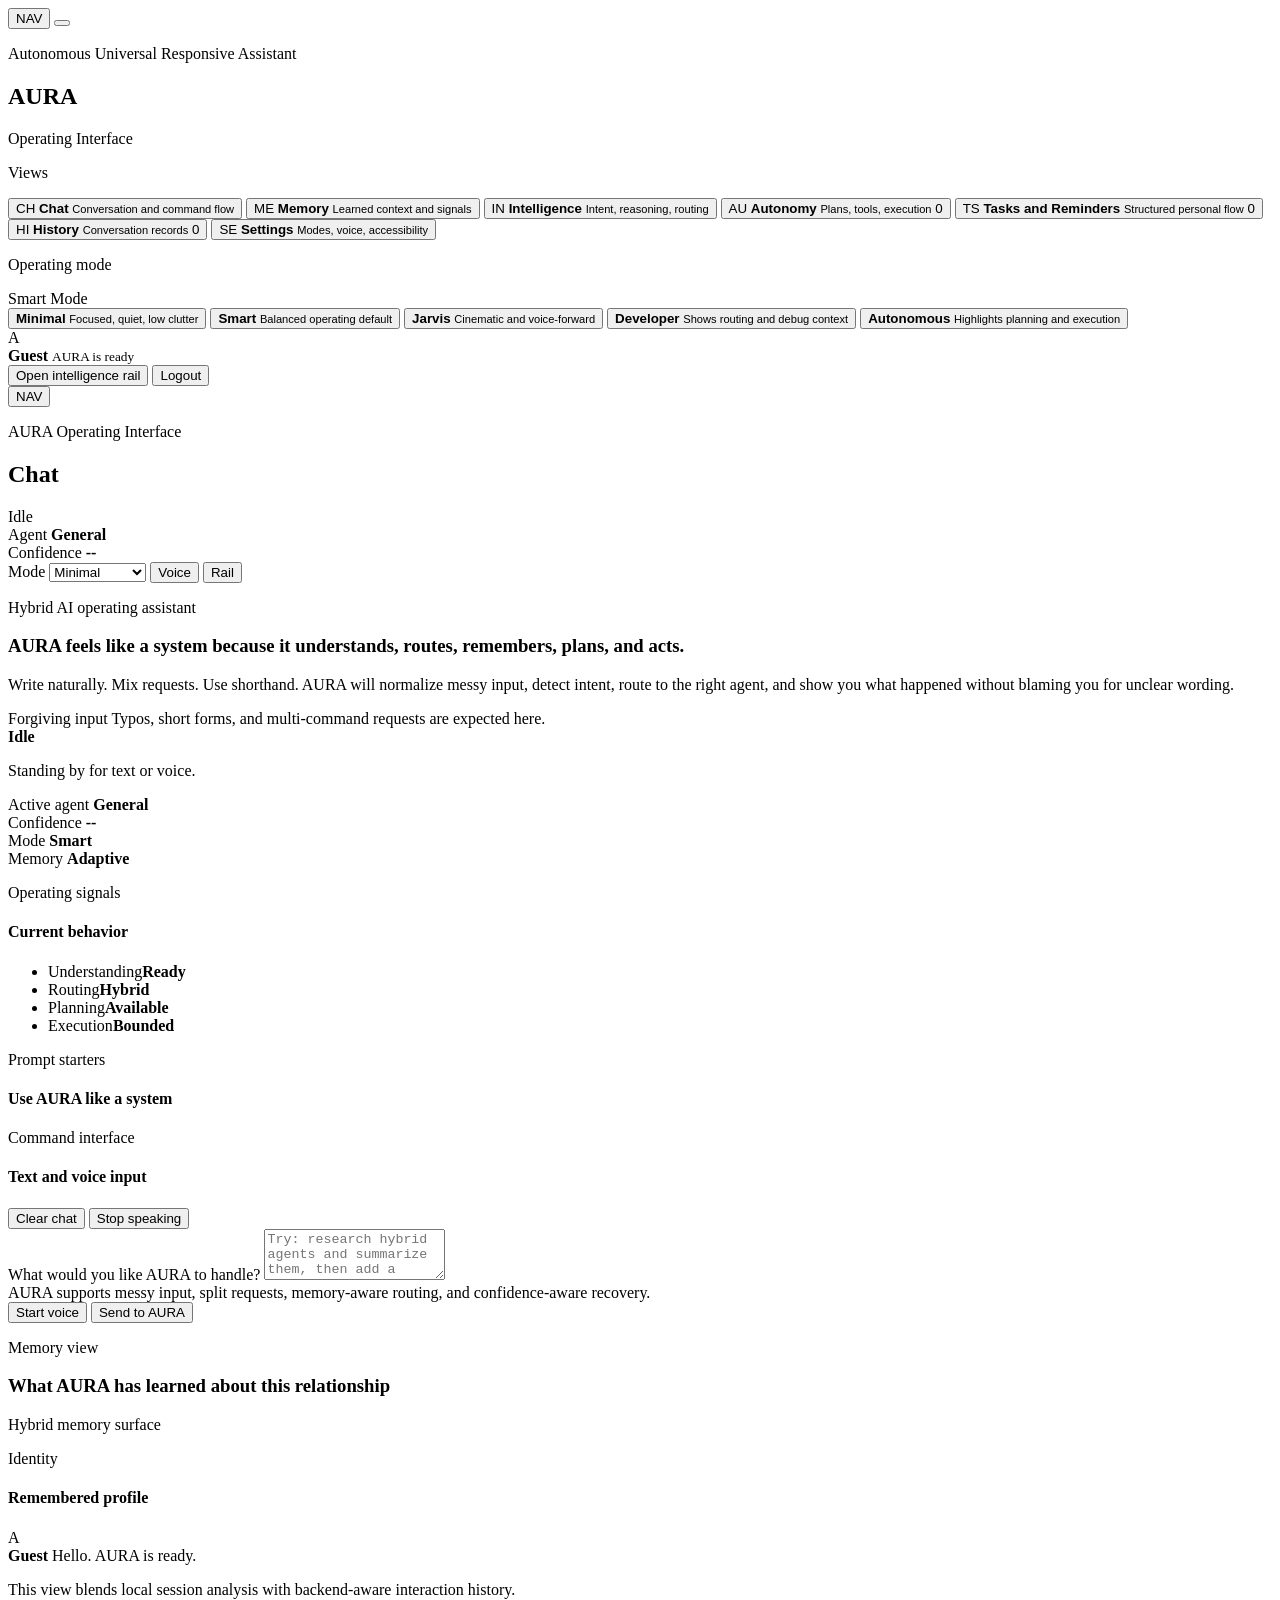
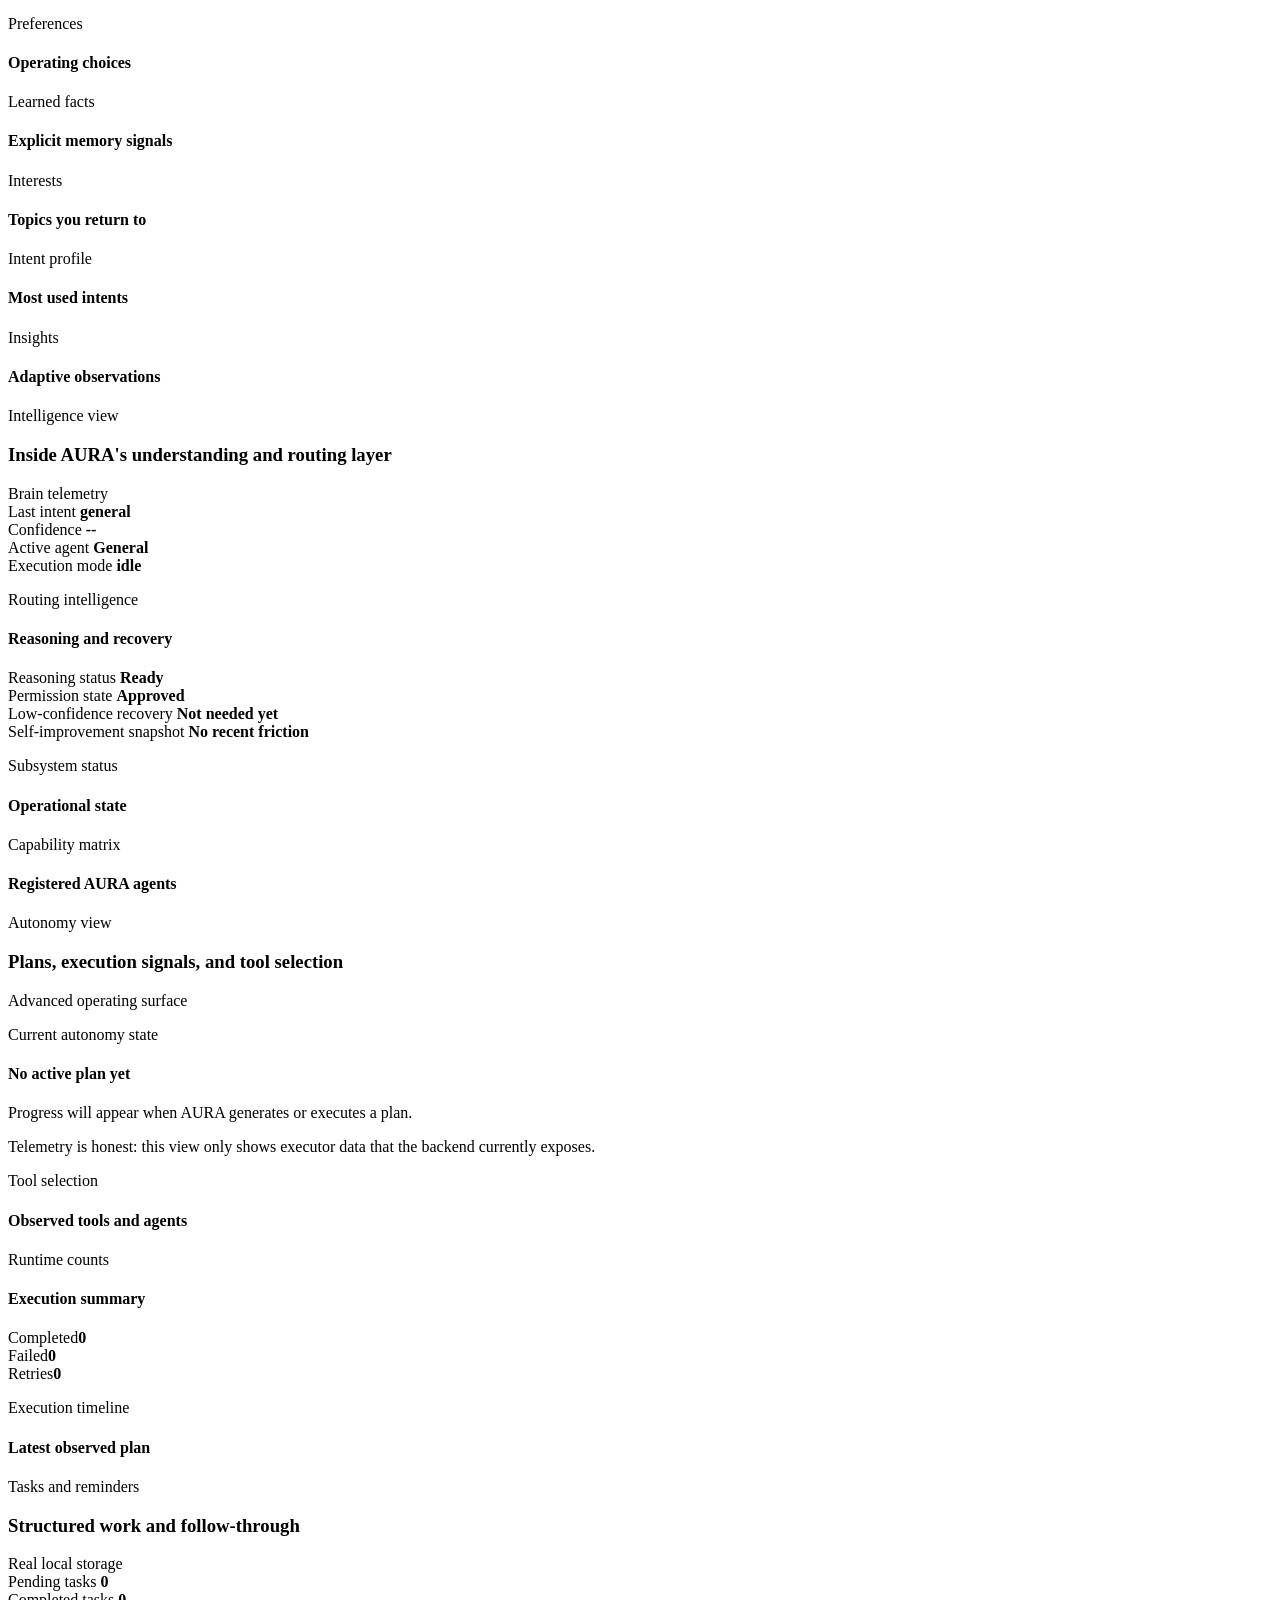
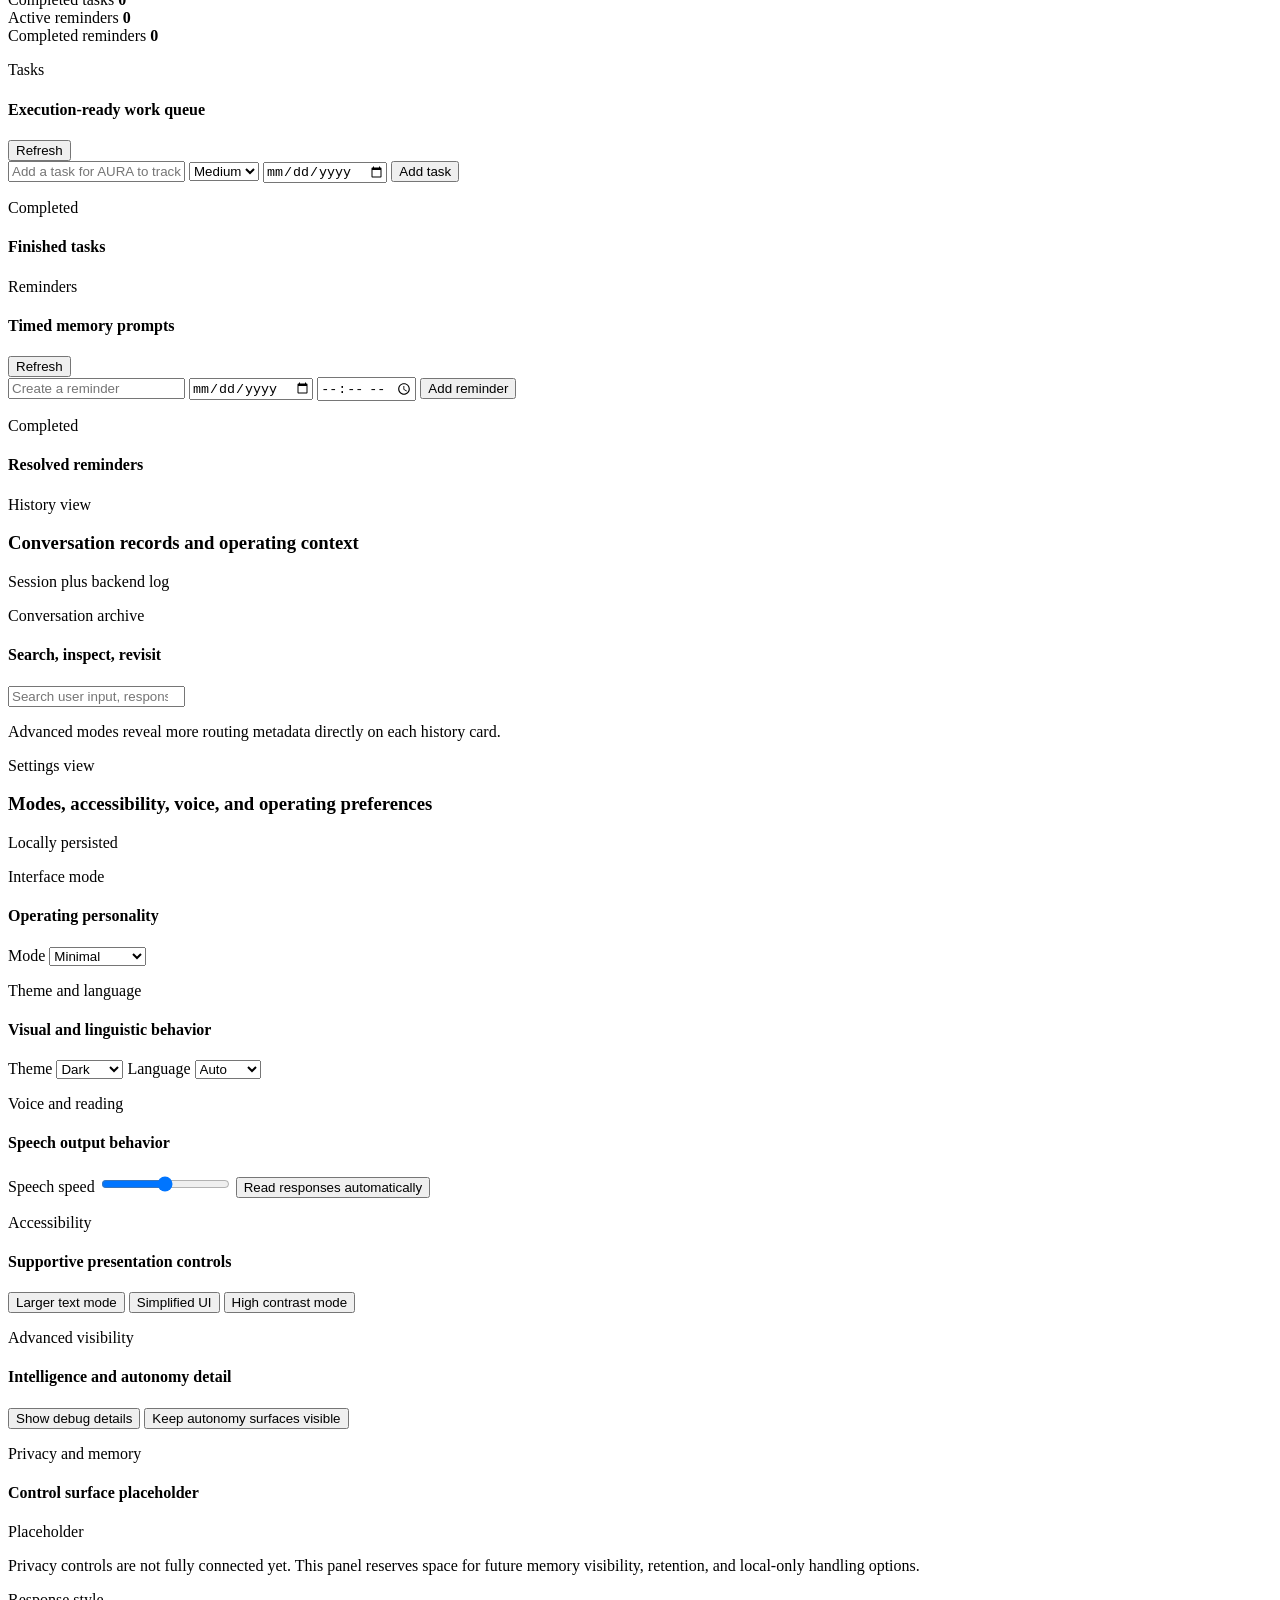
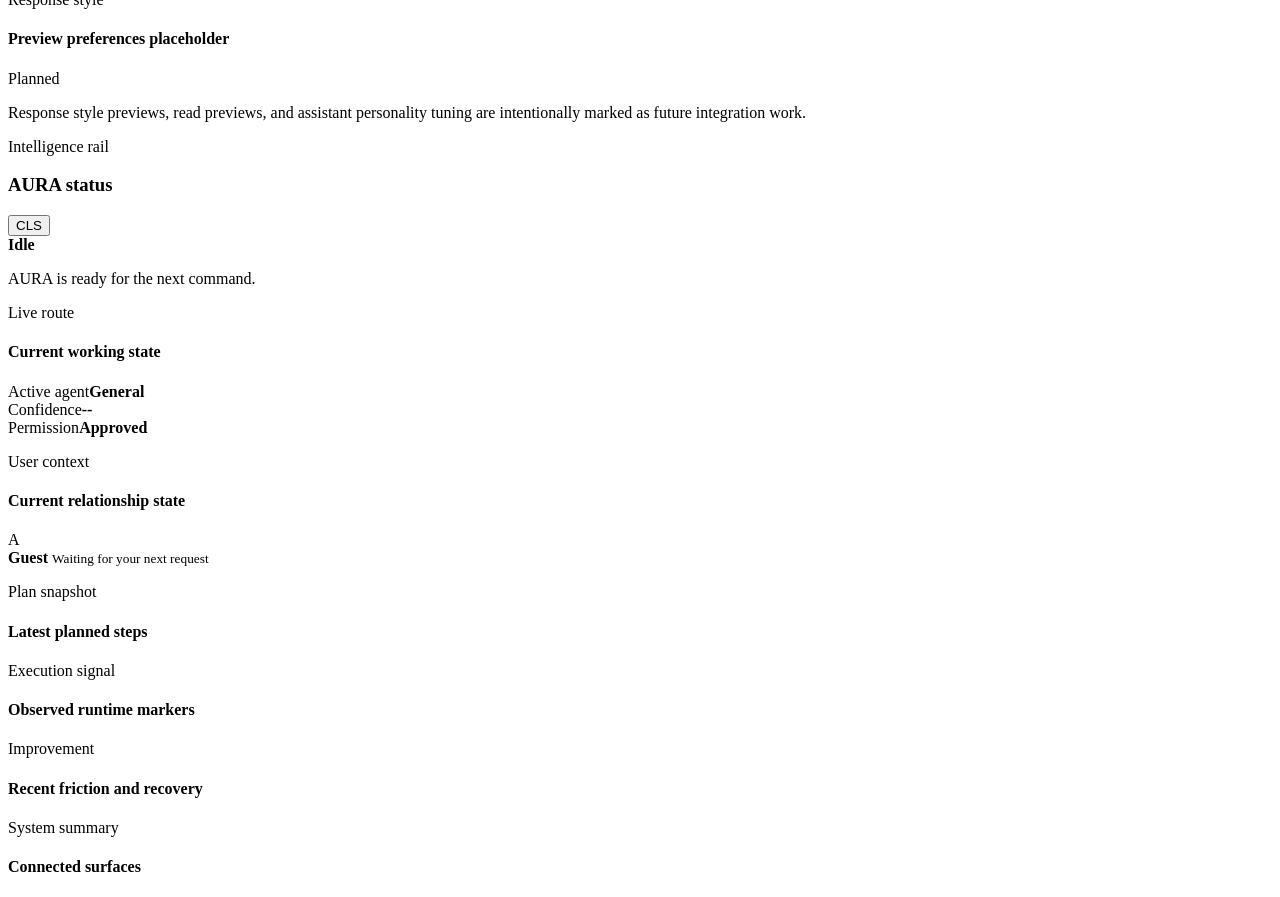
==== interface/web/aura.html @ 42d6a0f6 "Major update - agents improved, UI enhanced, bug fixes" ====
<!DOCTYPE html>
<html lang="en">
<head>
  <meta charset="UTF-8">
  <meta name="viewport" content="width=device-width, initial-scale=1.0">
  <title>AURA | Autonomous Operating Interface</title>
  <link rel="preconnect" href="https://fonts.googleapis.com">
  <link rel="preconnect" href="https://fonts.gstatic.com" crossorigin>
  <link href="https://fonts.googleapis.com/css2?family=Orbitron:wght@500;700;800&family=Space+Grotesk:wght@400;500;700&family=IBM+Plex+Mono:wght@400;500;600&display=swap" rel="stylesheet">
  <link rel="stylesheet" href="/static/styles.css">
</head>
<body data-mode="smart" data-theme="dark">
  <div class="app-background" aria-hidden="true">
    <div class="app-background__gradient"></div>
    <div class="app-background__grid"></div>
    <div class="app-background__vignette"></div>
  </div>

  <div class="app-overlay" id="appOverlay" hidden></div>

  <div class="app-shell">
    <aside class="sidebar" id="sidebar" aria-label="Primary navigation">
      <div class="sidebar__brand">
        <button class="sidebar__collapse" id="sidebarCollapse" type="button" aria-label="Collapse navigation">NAV</button>
        <button class="brand-mark" id="brandHome" type="button" aria-label="Return to chat view">
          <span class="brand-mark__ring brand-mark__ring--outer"></span>
          <span class="brand-mark__ring brand-mark__ring--mid"></span>
          <span class="brand-mark__core"></span>
          <span class="brand-mark__shine"></span>
        </button>
        <div class="brand-copy">
          <p class="eyebrow">Autonomous Universal Responsive Assistant</p>
          <h1>AURA</h1>
          <p class="brand-copy__sub">Operating Interface</p>
        </div>
      </div>

      <section class="sidebar__section">
        <p class="section-label">Views</p>
        <nav class="nav-list">
          <button class="nav-item is-active" type="button" data-view-target="chat">
            <span class="nav-item__icon">CH</span>
            <span class="nav-item__copy">
              <strong>Chat</strong>
              <small>Conversation and command flow</small>
            </span>
          </button>
          <button class="nav-item" type="button" data-view-target="memory">
            <span class="nav-item__icon">ME</span>
            <span class="nav-item__copy">
              <strong>Memory</strong>
              <small>Learned context and signals</small>
            </span>
          </button>
          <button class="nav-item" type="button" data-view-target="intelligence">
            <span class="nav-item__icon">IN</span>
            <span class="nav-item__copy">
              <strong>Intelligence</strong>
              <small>Intent, reasoning, routing</small>
            </span>
          </button>
          <button class="nav-item" type="button" data-view-target="autonomy">
            <span class="nav-item__icon">AU</span>
            <span class="nav-item__copy">
              <strong>Autonomy</strong>
              <small>Plans, tools, execution</small>
            </span>
            <span class="nav-item__badge" id="navAutonomyCount">0</span>
          </button>
          <button class="nav-item" type="button" data-view-target="tasks">
            <span class="nav-item__icon">TS</span>
            <span class="nav-item__copy">
              <strong>Tasks and Reminders</strong>
              <small>Structured personal flow</small>
            </span>
            <span class="nav-item__badge" id="navTaskCount">0</span>
          </button>
          <button class="nav-item" type="button" data-view-target="history">
            <span class="nav-item__icon">HI</span>
            <span class="nav-item__copy">
              <strong>History</strong>
              <small>Conversation records</small>
            </span>
            <span class="nav-item__badge" id="navHistoryCount">0</span>
          </button>
          <button class="nav-item" type="button" data-view-target="settings">
            <span class="nav-item__icon">SE</span>
            <span class="nav-item__copy">
              <strong>Settings</strong>
              <small>Modes, voice, accessibility</small>
            </span>
          </button>
        </nav>
      </section>

      <section class="sidebar__section">
        <div class="section-label-row">
          <p class="section-label">Operating mode</p>
          <span class="mode-pill" id="modePill">Smart Mode</span>
        </div>
        <div class="mode-stack" id="sidebarModes">
          <button class="mode-card" type="button" data-mode-choice="minimal">
            <strong>Minimal</strong>
            <small>Focused, quiet, low clutter</small>
          </button>
          <button class="mode-card is-selected" type="button" data-mode-choice="smart">
            <strong>Smart</strong>
            <small>Balanced operating default</small>
          </button>
          <button class="mode-card" type="button" data-mode-choice="jarvis">
            <strong>Jarvis</strong>
            <small>Cinematic and voice-forward</small>
          </button>
          <button class="mode-card" type="button" data-mode-choice="developer">
            <strong>Developer</strong>
            <small>Shows routing and debug context</small>
          </button>
          <button class="mode-card" type="button" data-mode-choice="autonomous">
            <strong>Autonomous</strong>
            <small>Highlights planning and execution</small>
          </button>
        </div>
      </section>

      <div class="sidebar__footer">
        <div class="identity-card">
          <div class="identity-card__badge" id="identityInitial">A</div>
          <div class="identity-card__copy">
            <strong id="identityName">Guest</strong>
            <small id="identitySubtitle">AURA is ready</small>
          </div>
        </div>
        <div class="sidebar__footer-actions">
          <button class="ghost-button" type="button" id="sidebarRailButton">Open intelligence rail</button>
          <button class="ghost-button ghost-button--quiet" type="button" id="logoutButton">Logout</button>
        </div>
      </div>
    </aside>

    <div class="workspace">
      <header class="topbar">
        <div class="topbar__left">
          <button class="icon-button" id="mobileNavToggle" type="button" aria-label="Open navigation">NAV</button>
          <div class="topbar__title">
            <p class="eyebrow" id="currentViewLabel">AURA Operating Interface</p>
            <h2 id="currentViewTitle">Chat</h2>
          </div>
        </div>

        <div class="topbar__center">
          <div class="status-pulse" id="systemStateChip">
            <span class="status-pulse__dot" id="topbarStateDot"></span>
            <span id="topbarStateText">Idle</span>
          </div>
          <div class="metric-pill">
            <span>Agent</span>
            <strong id="topbarActiveAgent">General</strong>
          </div>
          <div class="metric-pill">
            <span>Confidence</span>
            <strong id="topbarConfidence">--</strong>
          </div>
        </div>

        <div class="topbar__right">
          <label class="select-shell">
            <span>Mode</span>
            <select id="modeSelect" aria-label="Choose interface mode">
              <option value="minimal">Minimal</option>
              <option value="smart">Smart</option>
              <option value="jarvis">Jarvis</option>
              <option value="developer">Developer</option>
              <option value="autonomous">Autonomous</option>
            </select>
          </label>
          <button class="ghost-button" type="button" id="voiceToggle">Voice</button>
          <button class="ghost-button" type="button" id="railToggle">Rail</button>
        </div>
      </header>

      <div class="workspace__body">
        <main class="stage">
          <section class="view-section is-active" data-view="chat">
            <div class="hero-grid">
              <article class="panel panel--hero">
                <div class="hero-copy">
                  <p class="eyebrow">Hybrid AI operating assistant</p>
                  <h3>AURA feels like a system because it understands, routes, remembers, plans, and acts.</h3>
                  <p class="hero-copy__body">
                    Write naturally. Mix requests. Use shorthand. AURA will normalize messy input,
                    detect intent, route to the right agent, and show you what happened without blaming you for unclear wording.
                  </p>
                  <div class="support-banner">
                    <span class="support-banner__title">Forgiving input</span>
                    <span class="support-banner__body">Typos, short forms, and multi-command requests are expected here.</span>
                  </div>
                  <div class="capability-ribbon" id="capabilityHighlights"></div>
                </div>

                <div class="hero-presence">
                  <div class="orb-hero" id="heroOrb" data-state="idle" aria-label="AURA orb state">
                    <span class="orb-hero__ring orb-hero__ring--a"></span>
                    <span class="orb-hero__ring orb-hero__ring--b"></span>
                    <span class="orb-hero__ring orb-hero__ring--c"></span>
                    <span class="orb-hero__core"></span>
                    <span class="orb-hero__glow"></span>
                  </div>
                  <div class="orb-state">
                    <strong id="heroStateText">Idle</strong>
                    <p id="heroStateHint">Standing by for text or voice.</p>
                  </div>
                  <div class="presence-metrics">
                    <div class="presence-metric">
                      <span>Active agent</span>
                      <strong id="presenceAgent">General</strong>
                    </div>
                    <div class="presence-metric">
                      <span>Confidence</span>
                      <strong id="presenceConfidence">--</strong>
                    </div>
                    <div class="presence-metric">
                      <span>Mode</span>
                      <strong id="presenceMode">Smart</strong>
                    </div>
                    <div class="presence-metric">
                      <span>Memory</span>
                      <strong id="presenceMemory">Adaptive</strong>
                    </div>
                  </div>
                </div>
              </article>

              <article class="panel panel--side hero-insight-card">
                <div class="panel__head">
                  <div>
                    <p class="eyebrow">Operating signals</p>
                    <h4>Current behavior</h4>
                  </div>
                </div>
                <ul class="signal-list" id="heroSignals">
                  <li><span class="signal-list__label">Understanding</span><strong>Ready</strong></li>
                  <li><span class="signal-list__label">Routing</span><strong>Hybrid</strong></li>
                  <li><span class="signal-list__label">Planning</span><strong>Available</strong></li>
                  <li><span class="signal-list__label">Execution</span><strong>Bounded</strong></li>
                </ul>
              </article>
            </div>

            <div class="chat-shell">
              <article class="panel chat-feed" id="chatFeed" aria-live="polite"></article>

              <article class="panel suggestion-panel">
                <div class="panel__head">
                  <div>
                    <p class="eyebrow">Prompt starters</p>
                    <h4>Use AURA like a system</h4>
                  </div>
                </div>
                <div class="suggestion-strip" id="suggestionStrip"></div>
              </article>

              <form class="panel composer" id="composerForm">
                <div class="composer__head">
                  <div>
                    <p class="eyebrow">Command interface</p>
                    <h4>Text and voice input</h4>
                  </div>
                  <div class="composer__tools">
                    <button class="ghost-button" type="button" id="clearChatButton">Clear chat</button>
                    <button class="ghost-button" type="button" id="stopSpeechButton">Stop speaking</button>
                  </div>
                </div>
                <label class="composer__label" for="composerInput">What would you like AURA to handle?</label>
                <textarea id="composerInput" rows="3" placeholder="Try: research hybrid agents and summarize them, then add a reminder to review the notes tomorrow."></textarea>
                <div class="composer__footer">
                  <div class="composer__hint" id="composerHint">AURA supports messy input, split requests, memory-aware routing, and confidence-aware recovery.</div>
                  <div class="composer__actions">
                    <button class="ghost-button" type="button" id="voiceButton">Start voice</button>
                    <button class="primary-button" type="submit" id="sendButton">Send to AURA</button>
                  </div>
                </div>
              </form>
            </div>
          </section>

          <section class="view-section" data-view="memory">
            <div class="section-header">
              <div>
                <p class="eyebrow">Memory view</p>
                <h3>What AURA has learned about this relationship</h3>
              </div>
              <span class="surface-badge">Hybrid memory surface</span>
            </div>

            <div class="view-grid view-grid--memory">
              <article class="panel">
                <div class="panel__head">
                  <div>
                    <p class="eyebrow">Identity</p>
                    <h4>Remembered profile</h4>
                  </div>
                </div>
                <div class="profile-spotlight">
                  <div class="profile-spotlight__badge" id="memoryInitial">A</div>
                  <div class="profile-spotlight__copy">
                    <strong id="memoryName">Guest</strong>
                    <span id="memoryGreetingPreview">Hello. AURA is ready.</span>
                  </div>
                </div>
                <p class="support-copy" id="memoryStatusNote">This view blends local session analysis with backend-aware interaction history.</p>
              </article>

              <article class="panel">
                <div class="panel__head">
                  <div>
                    <p class="eyebrow">Preferences</p>
                    <h4>Operating choices</h4>
                  </div>
                </div>
                <div class="chip-cloud" id="memoryPreferenceList"></div>
              </article>

              <article class="panel">
                <div class="panel__head">
                  <div>
                    <p class="eyebrow">Learned facts</p>
                    <h4>Explicit memory signals</h4>
                  </div>
                </div>
                <ul class="stack-list" id="memoryFactList"></ul>
              </article>

              <article class="panel">
                <div class="panel__head">
                  <div>
                    <p class="eyebrow">Interests</p>
                    <h4>Topics you return to</h4>
                  </div>
                </div>
                <div class="chip-cloud" id="memoryInterestList"></div>
              </article>

              <article class="panel">
                <div class="panel__head">
                  <div>
                    <p class="eyebrow">Intent profile</p>
                    <h4>Most used intents</h4>
                  </div>
                </div>
                <div class="bar-list" id="memoryTopIntents"></div>
              </article>

              <article class="panel">
                <div class="panel__head">
                  <div>
                    <p class="eyebrow">Insights</p>
                    <h4>Adaptive observations</h4>
                  </div>
                </div>
                <ul class="stack-list" id="memoryInsights"></ul>
              </article>
            </div>
          </section>

          <section class="view-section" data-view="intelligence">
            <div class="section-header">
              <div>
                <p class="eyebrow">Intelligence view</p>
                <h3>Inside AURA's understanding and routing layer</h3>
              </div>
              <span class="surface-badge surface-badge--holo">Brain telemetry</span>
            </div>

            <div class="view-grid view-grid--intelligence">
              <article class="panel stat-panel">
                <span class="stat-panel__label">Last intent</span>
                <strong class="stat-panel__value" id="intelIntent">general</strong>
              </article>
              <article class="panel stat-panel">
                <span class="stat-panel__label">Confidence</span>
                <strong class="stat-panel__value" id="intelConfidence">--</strong>
              </article>
              <article class="panel stat-panel">
                <span class="stat-panel__label">Active agent</span>
                <strong class="stat-panel__value" id="intelAgent">General</strong>
              </article>
              <article class="panel stat-panel">
                <span class="stat-panel__label">Execution mode</span>
                <strong class="stat-panel__value" id="intelExecutionMode">idle</strong>
              </article>

              <article class="panel panel--wide">
                <div class="panel__head">
                  <div>
                    <p class="eyebrow">Routing intelligence</p>
                    <h4>Reasoning and recovery</h4>
                  </div>
                </div>
                <div class="diagnostic-grid">
                  <div class="diagnostic-card">
                    <span>Reasoning status</span>
                    <strong id="intelReasoningStatus">Ready</strong>
                  </div>
                  <div class="diagnostic-card">
                    <span>Permission state</span>
                    <strong id="intelPermissionStatus">Approved</strong>
                  </div>
                  <div class="diagnostic-card">
                    <span>Low-confidence recovery</span>
                    <strong id="intelRecoveryNote">Not needed yet</strong>
                  </div>
                  <div class="diagnostic-card">
                    <span>Self-improvement snapshot</span>
                    <strong id="intelImprovementSummary">No recent friction</strong>
                  </div>
                </div>
              </article>

              <article class="panel panel--wide">
                <div class="panel__head">
                  <div>
                    <p class="eyebrow">Subsystem status</p>
                    <h4>Operational state</h4>
                  </div>
                </div>
                <div class="subsystem-list" id="statusSubsystems"></div>
              </article>

              <article class="panel panel--full">
                <div class="panel__head">
                  <div>
                    <p class="eyebrow">Capability matrix</p>
                    <h4>Registered AURA agents</h4>
                  </div>
                </div>
                <div class="capability-grid" id="capabilityGrid"></div>
              </article>
            </div>
          </section>

          <section class="view-section" data-view="autonomy">
            <div class="section-header">
              <div>
                <p class="eyebrow">Autonomy view</p>
                <h3>Plans, execution signals, and tool selection</h3>
              </div>
              <span class="surface-badge surface-badge--holo">Advanced operating surface</span>
            </div>

            <div class="view-grid view-grid--autonomy">
              <article class="panel panel--wide">
                <div class="panel__head">
                  <div>
                    <p class="eyebrow">Current autonomy state</p>
                    <h4 id="autonomyHeadline">No active plan yet</h4>
                  </div>
                </div>
                <div class="progress-track">
                  <div class="progress-track__bar" id="autonomyProgressBar"></div>
                </div>
                <div class="progress-caption" id="autonomyProgressLabel">Progress will appear when AURA generates or executes a plan.</div>
                <p class="support-copy" id="autonomyTelemetryNote">Telemetry is honest: this view only shows executor data that the backend currently exposes.</p>
              </article>

              <article class="panel">
                <div class="panel__head">
                  <div>
                    <p class="eyebrow">Tool selection</p>
                    <h4>Observed tools and agents</h4>
                  </div>
                </div>
                <div class="chip-cloud" id="autonomyTools"></div>
              </article>

              <article class="panel">
                <div class="panel__head">
                  <div>
                    <p class="eyebrow">Runtime counts</p>
                    <h4>Execution summary</h4>
                  </div>
                </div>
                <div class="summary-stack">
                  <div class="summary-stack__item"><span>Completed</span><strong id="autonomyCompleted">0</strong></div>
                  <div class="summary-stack__item"><span>Failed</span><strong id="autonomyFailed">0</strong></div>
                  <div class="summary-stack__item"><span>Retries</span><strong id="autonomyRetries">0</strong></div>
                </div>
              </article>

              <article class="panel panel--full">
                <div class="panel__head">
                  <div>
                    <p class="eyebrow">Execution timeline</p>
                    <h4>Latest observed plan</h4>
                  </div>
                </div>
                <div class="timeline" id="autonomyTimeline"></div>
              </article>
            </div>
          </section>

          <section class="view-section" data-view="tasks">
            <div class="section-header">
              <div>
                <p class="eyebrow">Tasks and reminders</p>
                <h3>Structured work and follow-through</h3>
              </div>
              <span class="surface-badge">Real local storage</span>
            </div>

            <div class="summary-row">
              <article class="panel stat-panel">
                <span class="stat-panel__label">Pending tasks</span>
                <strong class="stat-panel__value" id="taskSummaryPending">0</strong>
              </article>
              <article class="panel stat-panel">
                <span class="stat-panel__label">Completed tasks</span>
                <strong class="stat-panel__value" id="taskSummaryCompleted">0</strong>
              </article>
              <article class="panel stat-panel">
                <span class="stat-panel__label">Active reminders</span>
                <strong class="stat-panel__value" id="reminderSummaryActive">0</strong>
              </article>
              <article class="panel stat-panel">
                <span class="stat-panel__label">Completed reminders</span>
                <strong class="stat-panel__value" id="reminderSummaryCompleted">0</strong>
              </article>
            </div>

            <div class="view-grid view-grid--tasks">
              <article class="panel">
                <div class="panel__head">
                  <div>
                    <p class="eyebrow">Tasks</p>
                    <h4>Execution-ready work queue</h4>
                  </div>
                  <button class="ghost-button" type="button" id="refreshTasksButton">Refresh</button>
                </div>
                <form class="inline-form" id="taskForm">
                  <input type="text" id="taskText" placeholder="Add a task for AURA to track" aria-label="Task text">
                  <select id="taskPriority" aria-label="Task priority">
                    <option value="medium">Medium</option>
                    <option value="high">High</option>
                    <option value="low">Low</option>
                  </select>
                  <input type="date" id="taskDueDate" aria-label="Task due date">
                  <button class="primary-button" type="submit" id="taskSubmitButton">Add task</button>
                  <button class="ghost-button" type="button" id="taskCancelEditButton" hidden>Cancel</button>
                </form>
                <div class="list-stack" id="taskList"></div>
                <div class="subsection">
                  <div class="panel__head panel__head--sub">
                    <div>
                      <p class="eyebrow">Completed</p>
                      <h4>Finished tasks</h4>
                    </div>
                  </div>
                  <div class="list-stack" id="completedTaskList"></div>
                </div>
              </article>

              <article class="panel">
                <div class="panel__head">
                  <div>
                    <p class="eyebrow">Reminders</p>
                    <h4>Timed memory prompts</h4>
                  </div>
                  <button class="ghost-button" type="button" id="refreshRemindersButton">Refresh</button>
                </div>
                <form class="inline-form" id="reminderForm">
                  <input type="text" id="reminderText" placeholder="Create a reminder" aria-label="Reminder text">
                  <input type="date" id="reminderDate" aria-label="Reminder date">
                  <input type="time" id="reminderTime" aria-label="Reminder time">
                  <button class="primary-button" type="submit" id="reminderSubmitButton">Add reminder</button>
                  <button class="ghost-button" type="button" id="reminderCancelEditButton" hidden>Cancel</button>
                </form>
                <div class="list-stack" id="reminderList"></div>
                <div class="subsection">
                  <div class="panel__head panel__head--sub">
                    <div>
                      <p class="eyebrow">Completed</p>
                      <h4>Resolved reminders</h4>
                    </div>
                  </div>
                  <div class="list-stack" id="completedReminderList"></div>
                </div>
              </article>
            </div>
          </section>

          <section class="view-section" data-view="history">
            <div class="section-header">
              <div>
                <p class="eyebrow">History view</p>
                <h3>Conversation records and operating context</h3>
              </div>
              <span class="surface-badge">Session plus backend log</span>
            </div>

            <article class="panel">
              <div class="panel__head">
                <div>
                  <p class="eyebrow">Conversation archive</p>
                  <h4>Search, inspect, revisit</h4>
                </div>
                <input class="search-input" id="historySearch" type="search" placeholder="Search user input, response, intent, or agent">
              </div>
              <p class="support-copy" id="historyMetaHint">Advanced modes reveal more routing metadata directly on each history card.</p>
              <div class="history-list" id="historyList"></div>
            </article>
          </section>

          <section class="view-section" data-view="settings">
            <div class="section-header">
              <div>
                <p class="eyebrow">Settings view</p>
                <h3>Modes, accessibility, voice, and operating preferences</h3>
              </div>
              <span class="surface-badge">Locally persisted</span>
            </div>

            <div class="view-grid view-grid--settings">
              <article class="panel">
                <div class="panel__head">
                  <div>
                    <p class="eyebrow">Interface mode</p>
                    <h4>Operating personality</h4>
                  </div>
                </div>
                <label class="form-field">
                  <span>Mode</span>
                  <select id="settingsMode">
                    <option value="minimal">Minimal</option>
                    <option value="smart">Smart</option>
                    <option value="jarvis">Jarvis</option>
                    <option value="developer">Developer</option>
                    <option value="autonomous">Autonomous</option>
                  </select>
                </label>
                <div class="chip-cloud" id="settingsModeNotes"></div>
              </article>

              <article class="panel">
                <div class="panel__head">
                  <div>
                    <p class="eyebrow">Theme and language</p>
                    <h4>Visual and linguistic behavior</h4>
                  </div>
                </div>
                <label class="form-field">
                  <span>Theme</span>
                  <select id="settingsTheme">
                    <option value="dark">Dark</option>
                    <option value="eclipse">Eclipse</option>
                    <option value="system">System</option>
                  </select>
                </label>
                <label class="form-field">
                  <span>Language</span>
                  <select id="settingsLanguage">
                    <option value="auto">Auto</option>
                    <option value="english">English</option>
                    <option value="urdu">Urdu</option>
                  </select>
                </label>
              </article>

              <article class="panel">
                <div class="panel__head">
                  <div>
                    <p class="eyebrow">Voice and reading</p>
                    <h4>Speech output behavior</h4>
                  </div>
                </div>
                <label class="form-field">
                  <span>Speech speed</span>
                  <input type="range" id="settingsVoiceRate" min="0.7" max="1.3" step="0.05" value="1">
                </label>
                <button class="toggle-row" type="button" id="toggleReadResponses">
                  <span>Read responses automatically</span>
                  <span class="toggle-indicator"></span>
                </button>
              </article>

              <article class="panel">
                <div class="panel__head">
                  <div>
                    <p class="eyebrow">Accessibility</p>
                    <h4>Supportive presentation controls</h4>
                  </div>
                </div>
                <button class="toggle-row" type="button" id="toggleLargeText">
                  <span>Larger text mode</span>
                  <span class="toggle-indicator"></span>
                </button>
                <button class="toggle-row" type="button" id="toggleSimplifiedUi">
                  <span>Simplified UI</span>
                  <span class="toggle-indicator"></span>
                </button>
                <button class="toggle-row" type="button" id="toggleHighContrast">
                  <span>High contrast mode</span>
                  <span class="toggle-indicator"></span>
                </button>
              </article>

              <article class="panel">
                <div class="panel__head">
                  <div>
                    <p class="eyebrow">Advanced visibility</p>
                    <h4>Intelligence and autonomy detail</h4>
                  </div>
                </div>
                <button class="toggle-row" type="button" id="toggleDebugDetails">
                  <span>Show debug details</span>
                  <span class="toggle-indicator"></span>
                </button>
                <button class="toggle-row" type="button" id="toggleAutonomyVisibility">
                  <span>Keep autonomy surfaces visible</span>
                  <span class="toggle-indicator"></span>
                </button>
              </article>

              <article class="panel panel--placeholder">
                <div class="panel__head">
                  <div>
                    <p class="eyebrow">Privacy and memory</p>
                    <h4>Control surface placeholder</h4>
                  </div>
                  <span class="surface-badge surface-badge--placeholder">Placeholder</span>
                </div>
                <p class="support-copy">Privacy controls are not fully connected yet. This panel reserves space for future memory visibility, retention, and local-only handling options.</p>
              </article>

              <article class="panel panel--placeholder">
                <div class="panel__head">
                  <div>
                    <p class="eyebrow">Response style</p>
                    <h4>Preview preferences placeholder</h4>
                  </div>
                  <span class="surface-badge surface-badge--placeholder">Planned</span>
                </div>
                <p class="support-copy">Response style previews, read previews, and assistant personality tuning are intentionally marked as future integration work.</p>
              </article>
            </div>
          </section>
        </main>
        <aside class="intel-rail" id="intelRail" aria-label="Intelligence rail">
          <div class="intel-rail__head">
            <div>
              <p class="eyebrow">Intelligence rail</p>
              <h3>AURA status</h3>
            </div>
            <button class="icon-button" id="mobileRailClose" type="button" aria-label="Close intelligence rail">CLS</button>
          </div>

          <article class="panel panel--rail panel--orb">
            <div class="rail-orb" id="railOrb" data-state="idle">
              <span class="rail-orb__ring rail-orb__ring--a"></span>
              <span class="rail-orb__ring rail-orb__ring--b"></span>
              <span class="rail-orb__core"></span>
              <span class="rail-orb__glow"></span>
            </div>
            <div class="rail-orb__copy">
              <strong id="railState">Idle</strong>
              <p id="railStateHint">AURA is ready for the next command.</p>
            </div>
          </article>

          <article class="panel panel--rail">
            <div class="panel__head panel__head--rail">
              <div>
                <p class="eyebrow">Live route</p>
                <h4>Current working state</h4>
              </div>
            </div>
            <div class="summary-stack">
              <div class="summary-stack__item"><span>Active agent</span><strong id="railActiveAgent">General</strong></div>
              <div class="summary-stack__item"><span>Confidence</span><strong id="railConfidence">--</strong></div>
              <div class="summary-stack__item"><span>Permission</span><strong id="railPermission">Approved</strong></div>
            </div>
          </article>

          <article class="panel panel--rail">
            <div class="panel__head panel__head--rail">
              <div>
                <p class="eyebrow">User context</p>
                <h4>Current relationship state</h4>
              </div>
            </div>
            <div class="identity-card identity-card--rail">
              <div class="identity-card__badge" id="railUserInitial">A</div>
              <div class="identity-card__copy">
                <strong id="railUserName">Guest</strong>
                <small id="railGreeting">Waiting for your next request</small>
              </div>
            </div>
            <ul class="stack-list" id="railMemoryFacts"></ul>
          </article>

          <article class="panel panel--rail">
            <div class="panel__head panel__head--rail">
              <div>
                <p class="eyebrow">Plan snapshot</p>
                <h4>Latest planned steps</h4>
              </div>
            </div>
            <div class="mini-timeline" id="railPlanList"></div>
          </article>

          <article class="panel panel--rail">
            <div class="panel__head panel__head--rail">
              <div>
                <p class="eyebrow">Execution signal</p>
                <h4>Observed runtime markers</h4>
              </div>
            </div>
            <div class="mini-timeline" id="railExecutionList"></div>
          </article>

          <article class="panel panel--rail">
            <div class="panel__head panel__head--rail">
              <div>
                <p class="eyebrow">Improvement</p>
                <h4>Recent friction and recovery</h4>
              </div>
            </div>
            <ul class="stack-list" id="railImprovementList"></ul>
          </article>

          <article class="panel panel--rail">
            <div class="panel__head panel__head--rail">
              <div>
                <p class="eyebrow">System summary</p>
                <h4>Connected surfaces</h4>
              </div>
            </div>
            <div class="subsystem-list" id="railSystemSummary"></div>
          </article>
        </aside>
      </div>
    </div>
  </div>

  <div class="toast-stack" id="toastStack" aria-live="polite" aria-atomic="true"></div>

  <script src="/static/app.js"></script>
</body>
</html>
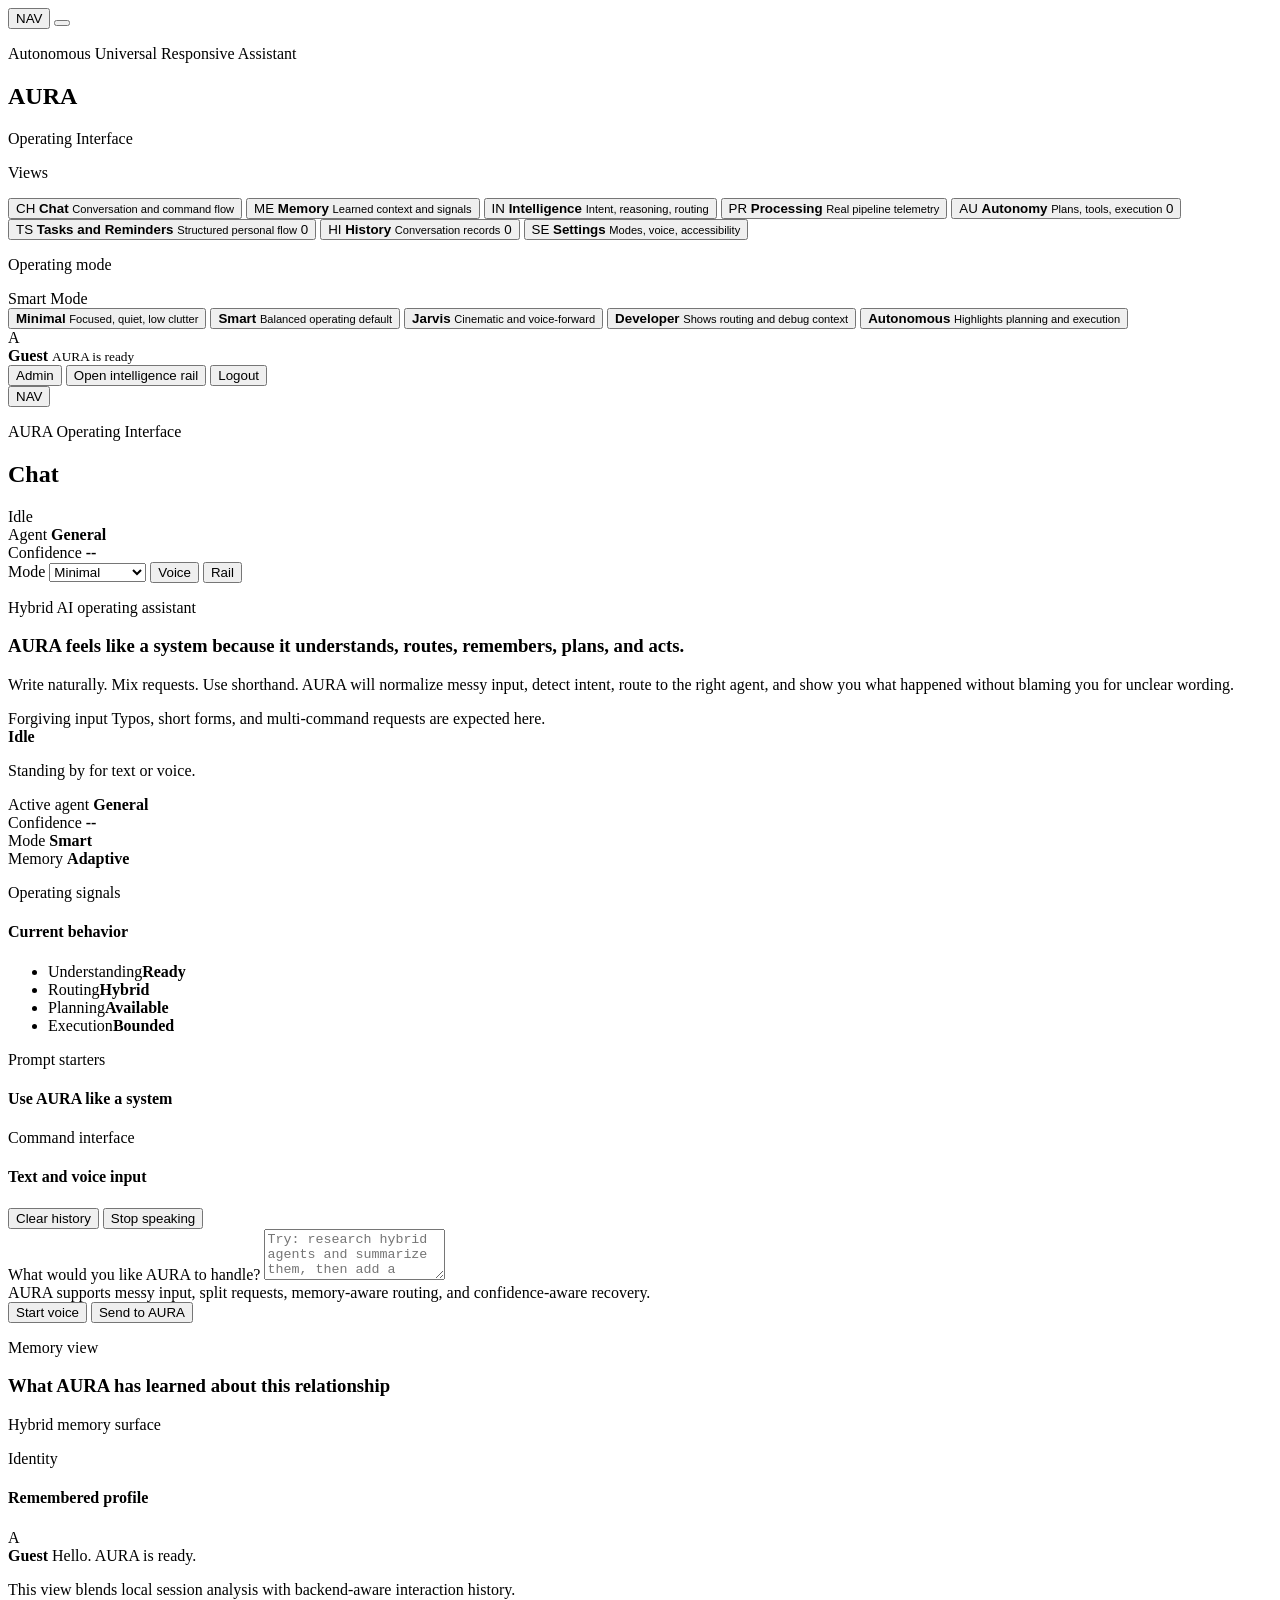
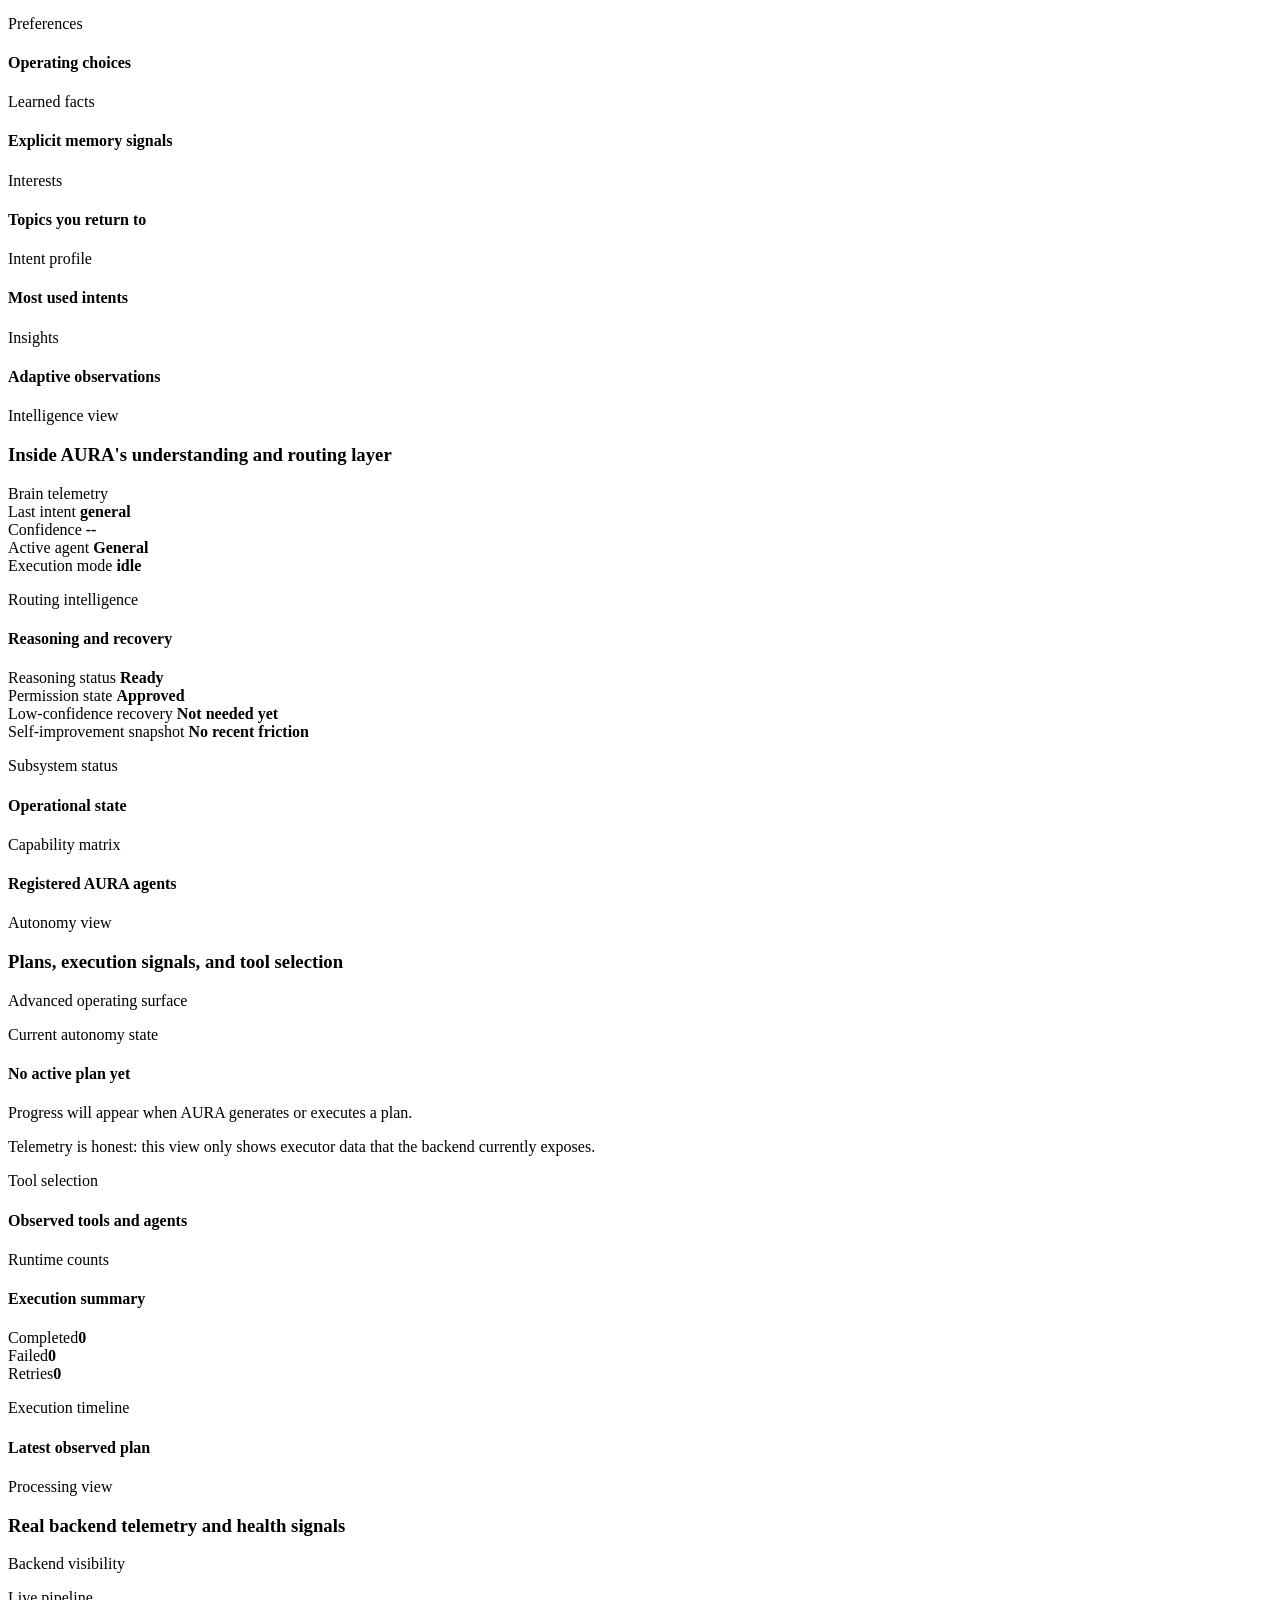
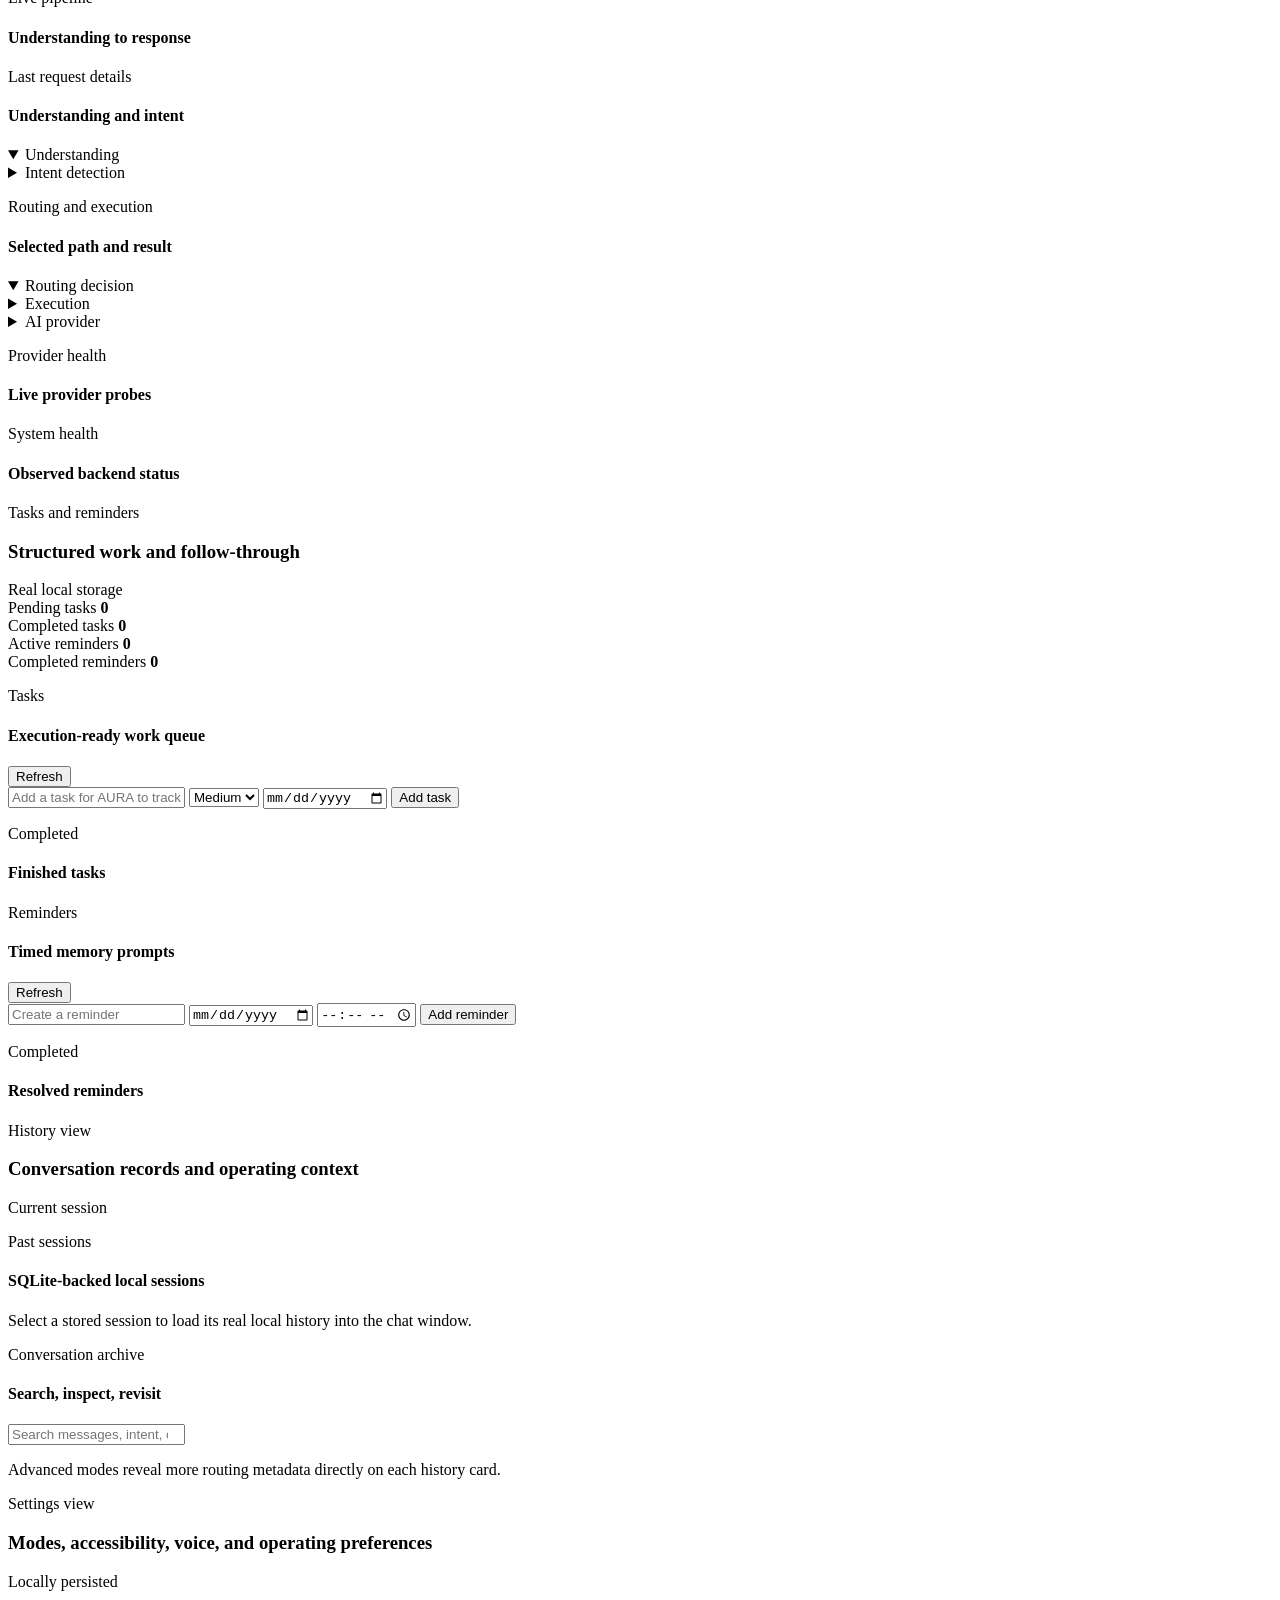
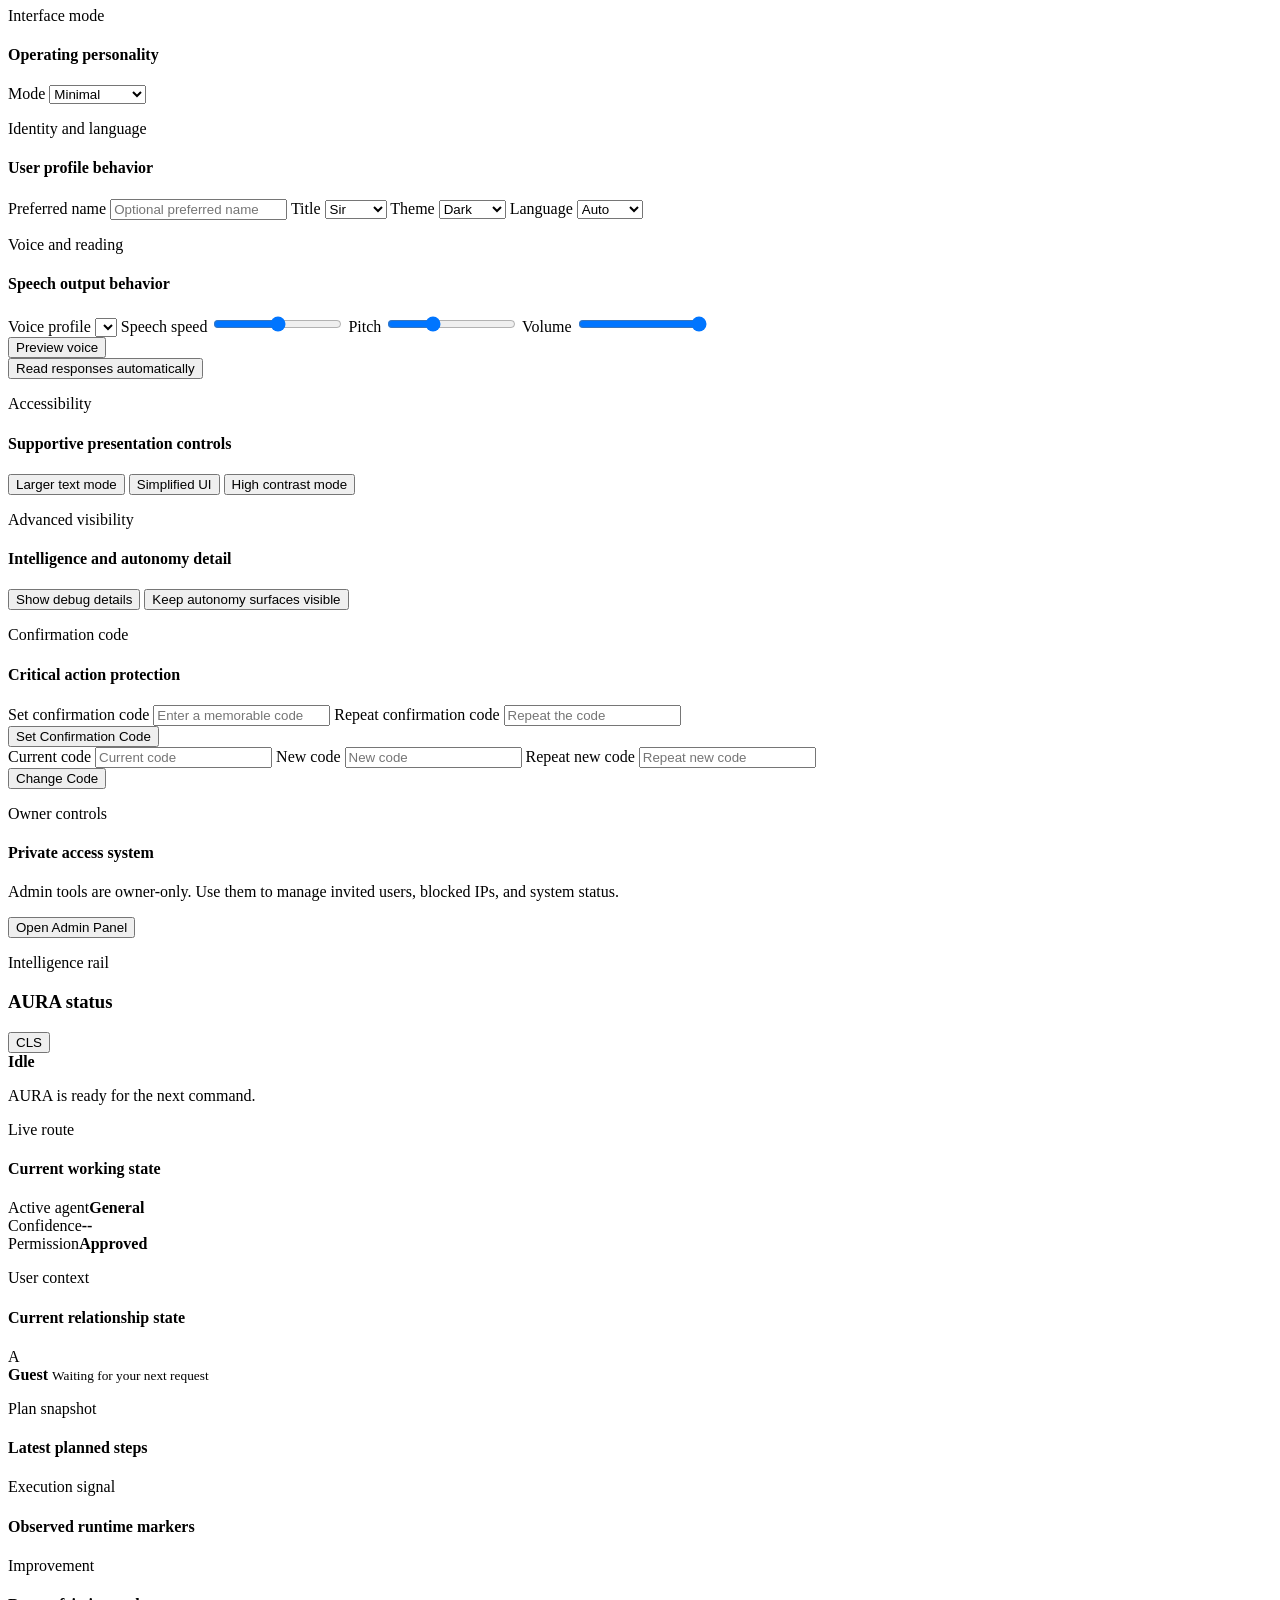
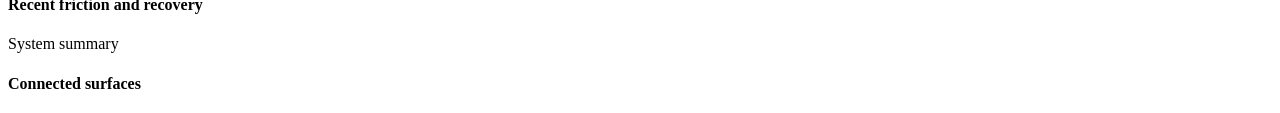
==== commit 161a4365: "Add real telemetry and processing health visibility" ====
--- a/interface/web/aura.html
+++ b/interface/web/aura.html
@@ -59,6 +59,13 @@
               <small>Intent, reasoning, routing</small>
             </span>
           </button>
+          <button class="nav-item" type="button" data-view-target="processing">
+            <span class="nav-item__icon">PR</span>
+            <span class="nav-item__copy">
+              <strong>Processing</strong>
+              <small>Real pipeline telemetry</small>
+            </span>
+          </button>
           <button class="nav-item" type="button" data-view-target="autonomy">
             <span class="nav-item__icon">AU</span>
             <span class="nav-item__copy">
@@ -131,6 +138,7 @@
           </div>
         </div>
         <div class="sidebar__footer-actions">
+          <button class="ghost-button ghost-button--quiet" type="button" id="adminButton">Admin</button>
           <button class="ghost-button" type="button" id="sidebarRailButton">Open intelligence rail</button>
           <button class="ghost-button ghost-button--quiet" type="button" id="logoutButton">Logout</button>
         </div>
@@ -204,6 +212,12 @@
                     <span class="orb-hero__ring orb-hero__ring--c"></span>
                     <span class="orb-hero__core"></span>
                     <span class="orb-hero__glow"></span>
+                  </div>
+                  <div class="orb-menu" id="orbQuickMenu" hidden>
+                    <button class="ghost-button" type="button" data-orb-action="new-chat">New Chat</button>
+                    <button class="ghost-button" type="button" data-orb-action="lock">Lock AURA</button>
+                    <button class="ghost-button" type="button" data-orb-action="settings">Settings</button>
+                    <button class="ghost-button" type="button" data-orb-action="switch-mode">Switch Mode</button>
                   </div>
                   <div class="orb-state">
                     <strong id="heroStateText">Idle</strong>
@@ -266,7 +280,7 @@
                     <h4>Text and voice input</h4>
                   </div>
                   <div class="composer__tools">
-                    <button class="ghost-button" type="button" id="clearChatButton">Clear chat</button>
+                    <button class="ghost-button" type="button" id="clearChatButton">Clear history</button>
                     <button class="ghost-button" type="button" id="stopSpeechButton">Stop speaking</button>
                   </div>
                 </div>
@@ -494,6 +508,87 @@
                   </div>
                 </div>
                 <div class="timeline" id="autonomyTimeline"></div>
+              </article>
+            </div>
+          </section>
+
+          <section class="view-section" data-view="processing">
+            <div class="section-header">
+              <div>
+                <p class="eyebrow">Processing view</p>
+                <h3>Real backend telemetry and health signals</h3>
+              </div>
+              <span class="surface-badge surface-badge--holo">Backend visibility</span>
+            </div>
+
+            <div class="view-grid view-grid--processing">
+              <article class="panel panel--full">
+                <div class="panel__head">
+                  <div>
+                    <p class="eyebrow">Live pipeline</p>
+                    <h4>Understanding to response</h4>
+                  </div>
+                </div>
+                <div class="pipeline-container" id="processingPipeline"></div>
+                <div id="processingEmptyState"></div>
+              </article>
+
+              <article class="panel panel--wide">
+                <div class="panel__head">
+                  <div>
+                    <p class="eyebrow">Last request details</p>
+                    <h4>Understanding and intent</h4>
+                  </div>
+                </div>
+                <details class="stage-detail" open>
+                  <summary>Understanding</summary>
+                  <div id="processingUnderstandingDetails"></div>
+                </details>
+                <details class="stage-detail">
+                  <summary>Intent detection</summary>
+                  <div id="processingIntentDetails"></div>
+                </details>
+              </article>
+
+              <article class="panel panel--wide">
+                <div class="panel__head">
+                  <div>
+                    <p class="eyebrow">Routing and execution</p>
+                    <h4>Selected path and result</h4>
+                  </div>
+                </div>
+                <details class="stage-detail" open>
+                  <summary>Routing decision</summary>
+                  <div id="processingRoutingDetails"></div>
+                </details>
+                <details class="stage-detail">
+                  <summary>Execution</summary>
+                  <div id="processingExecutionDetails"></div>
+                </details>
+                <details class="stage-detail">
+                  <summary>AI provider</summary>
+                  <div id="processingProviderDetails"></div>
+                </details>
+              </article>
+
+              <article class="panel panel--wide">
+                <div class="panel__head">
+                  <div>
+                    <p class="eyebrow">Provider health</p>
+                    <h4>Live provider probes</h4>
+                  </div>
+                </div>
+                <div class="provider-grid" id="processingProviderCards"></div>
+              </article>
+
+              <article class="panel panel--wide">
+                <div class="panel__head">
+                  <div>
+                    <p class="eyebrow">System health</p>
+                    <h4>Observed backend status</h4>
+                  </div>
+                </div>
+                <div class="health-grid" id="processingSystemHealth"></div>
               </article>
             </div>
           </section>
@@ -593,20 +688,33 @@
                 <p class="eyebrow">History view</p>
                 <h3>Conversation records and operating context</h3>
               </div>
-              <span class="surface-badge">Session plus backend log</span>
-            </div>
-
-            <article class="panel">
-              <div class="panel__head">
-                <div>
-                  <p class="eyebrow">Conversation archive</p>
-                  <h4>Search, inspect, revisit</h4>
-                </div>
-                <input class="search-input" id="historySearch" type="search" placeholder="Search user input, response, intent, or agent">
-              </div>
-              <p class="support-copy" id="historyMetaHint">Advanced modes reveal more routing metadata directly on each history card.</p>
-              <div class="history-list" id="historyList"></div>
-            </article>
+              <span class="surface-badge" id="historyCurrentSession">Current session</span>
+            </div>
+
+            <div class="view-grid view-grid--history">
+              <article class="panel">
+                <div class="panel__head">
+                  <div>
+                    <p class="eyebrow">Past sessions</p>
+                    <h4>SQLite-backed local sessions</h4>
+                  </div>
+                </div>
+                <p class="support-copy">Select a stored session to load its real local history into the chat window.</p>
+                <div class="history-session-list" id="historySessionList"></div>
+              </article>
+
+              <article class="panel panel--wide">
+                <div class="panel__head">
+                  <div>
+                    <p class="eyebrow">Conversation archive</p>
+                    <h4>Search, inspect, revisit</h4>
+                  </div>
+                  <input class="search-input" id="historySearch" type="search" placeholder="Search messages, intent, or agent">
+                </div>
+                <p class="support-copy" id="historyMetaHint">Advanced modes reveal more routing metadata directly on each history card.</p>
+                <div class="history-list" id="historyList"></div>
+              </article>
+            </div>
           </section>
 
           <section class="view-section" data-view="settings">
@@ -642,10 +750,21 @@
               <article class="panel">
                 <div class="panel__head">
                   <div>
-                    <p class="eyebrow">Theme and language</p>
-                    <h4>Visual and linguistic behavior</h4>
-                  </div>
-                </div>
+                    <p class="eyebrow">Identity and language</p>
+                    <h4>User profile behavior</h4>
+                  </div>
+                </div>
+                <label class="form-field">
+                  <span>Preferred name</span>
+                  <input id="settingsPreferredName" type="text" placeholder="Optional preferred name">
+                </label>
+                <label class="form-field">
+                  <span>Title</span>
+                  <select id="settingsTitle">
+                    <option value="sir">Sir</option>
+                    <option value="ma'am">Ma'am</option>
+                  </select>
+                </label>
                 <label class="form-field">
                   <span>Theme</span>
                   <select id="settingsTheme">
@@ -672,9 +791,24 @@
                   </div>
                 </div>
                 <label class="form-field">
+                  <span>Voice profile</span>
+                  <select id="settingsVoiceProfile"></select>
+                </label>
+                <label class="form-field">
                   <span>Speech speed</span>
                   <input type="range" id="settingsVoiceRate" min="0.7" max="1.3" step="0.05" value="1">
                 </label>
+                <label class="form-field">
+                  <span>Pitch</span>
+                  <input type="range" id="settingsVoicePitch" min="0.5" max="2" step="0.05" value="1">
+                </label>
+                <label class="form-field">
+                  <span>Volume</span>
+                  <input type="range" id="settingsVoiceVolume" min="0" max="1" step="0.05" value="1">
+                </label>
+                <div class="composer__actions">
+                  <button class="ghost-button" type="button" id="voicePreviewButton">Preview voice</button>
+                </div>
                 <button class="toggle-row" type="button" id="toggleReadResponses">
                   <span>Read responses automatically</span>
                   <span class="toggle-indicator"></span>
@@ -719,26 +853,53 @@
                 </button>
               </article>
 
-              <article class="panel panel--placeholder">
-                <div class="panel__head">
-                  <div>
-                    <p class="eyebrow">Privacy and memory</p>
-                    <h4>Control surface placeholder</h4>
-                  </div>
-                  <span class="surface-badge surface-badge--placeholder">Placeholder</span>
-                </div>
-                <p class="support-copy">Privacy controls are not fully connected yet. This panel reserves space for future memory visibility, retention, and local-only handling options.</p>
-              </article>
-
-              <article class="panel panel--placeholder">
-                <div class="panel__head">
-                  <div>
-                    <p class="eyebrow">Response style</p>
-                    <h4>Preview preferences placeholder</h4>
-                  </div>
-                  <span class="surface-badge surface-badge--placeholder">Planned</span>
-                </div>
-                <p class="support-copy">Response style previews, read previews, and assistant personality tuning are intentionally marked as future integration work.</p>
+              <article class="panel">
+                <div class="panel__head">
+                  <div>
+                    <p class="eyebrow">Confirmation code</p>
+                    <h4>Critical action protection</h4>
+                  </div>
+                </div>
+                <label class="form-field">
+                  <span>Set confirmation code</span>
+                  <input id="settingsConfirmCode" type="password" placeholder="Enter a memorable code">
+                </label>
+                <label class="form-field">
+                  <span>Repeat confirmation code</span>
+                  <input id="settingsConfirmCodeRepeat" type="password" placeholder="Repeat the code">
+                </label>
+                <div class="composer__actions">
+                  <button class="ghost-button" type="button" id="setConfirmCodeButton">Set Confirmation Code</button>
+                </div>
+                <label class="form-field">
+                  <span>Current code</span>
+                  <input id="settingsOldConfirmCode" type="password" placeholder="Current code">
+                </label>
+                <label class="form-field">
+                  <span>New code</span>
+                  <input id="settingsNewConfirmCode" type="password" placeholder="New code">
+                </label>
+                <label class="form-field">
+                  <span>Repeat new code</span>
+                  <input id="settingsNewConfirmCodeRepeat" type="password" placeholder="Repeat new code">
+                </label>
+                <div class="composer__actions">
+                  <button class="ghost-button" type="button" id="changeConfirmCodeButton">Change Code</button>
+                </div>
+                <ul class="stack-list" id="confirmationTriggers"></ul>
+              </article>
+
+              <article class="panel">
+                <div class="panel__head">
+                  <div>
+                    <p class="eyebrow">Owner controls</p>
+                    <h4>Private access system</h4>
+                  </div>
+                </div>
+                <p class="support-copy">Admin tools are owner-only. Use them to manage invited users, blocked IPs, and system status.</p>
+                <div class="composer__actions">
+                  <button class="ghost-button" type="button" id="openAdminPanelButton">Open Admin Panel</button>
+                </div>
               </article>
             </div>
           </section>
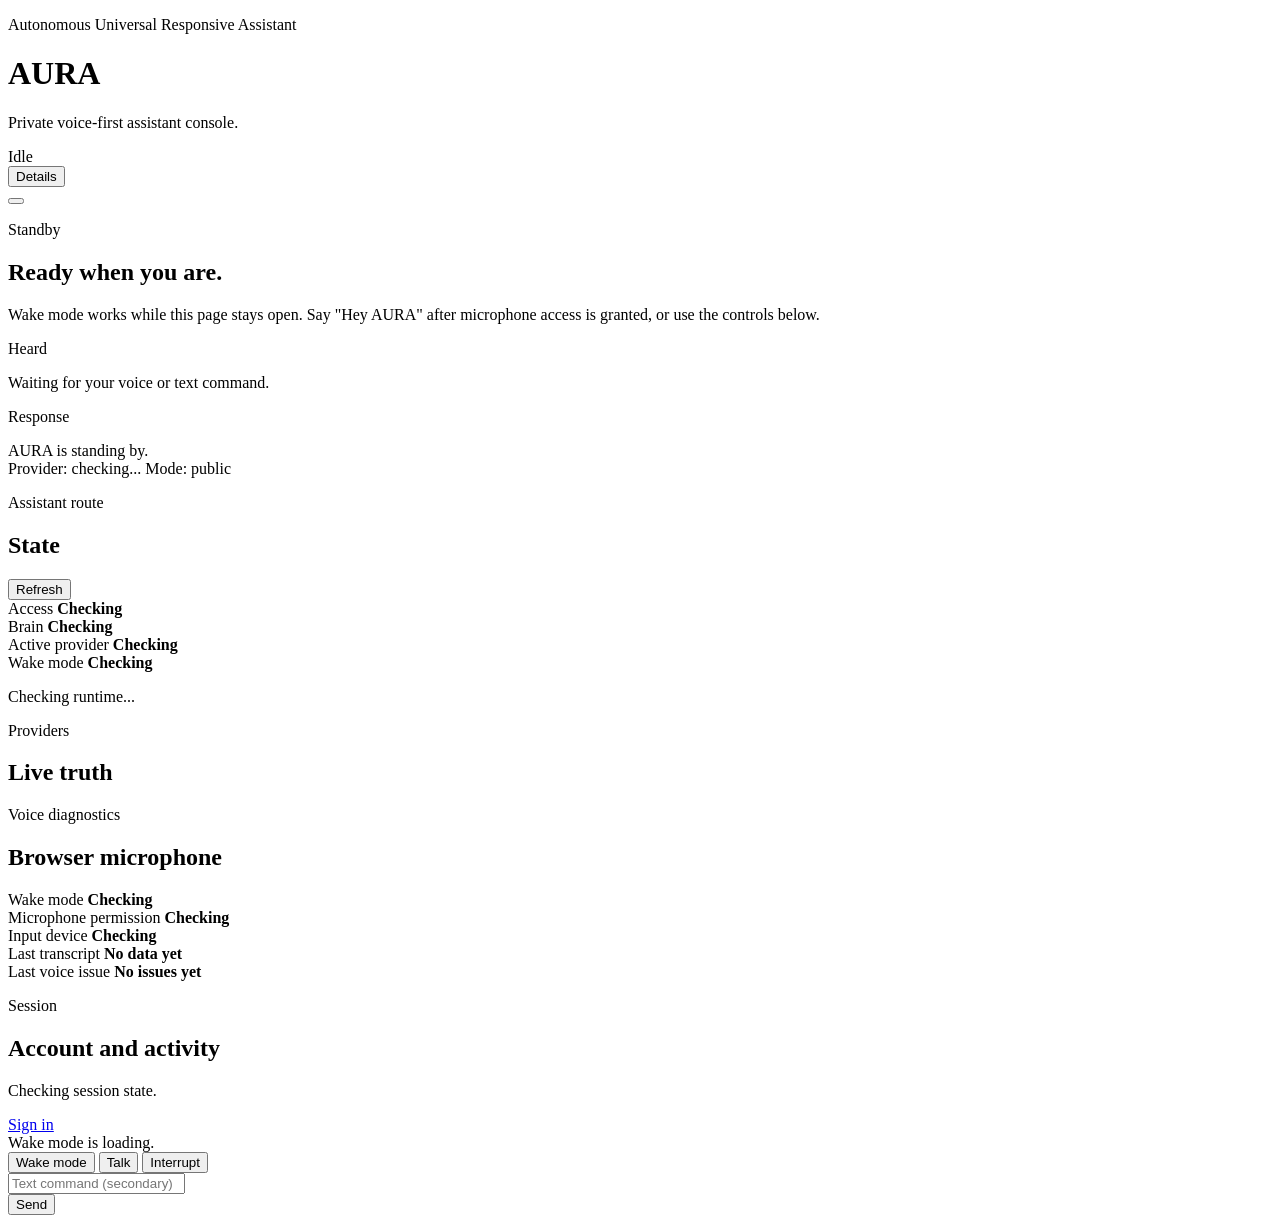
==== commit 32200353: ""docs: add system audit and architecture analysis"" ====
--- a/interface/web/aura.html
+++ b/interface/web/aura.html
@@ -1,1007 +1,175 @@
-<!DOCTYPE html>
+﻿<!DOCTYPE html>
 <html lang="en">
 <head>
   <meta charset="UTF-8">
   <meta name="viewport" content="width=device-width, initial-scale=1.0">
-  <title>AURA | Autonomous Operating Interface</title>
+  <title>AURA | Live Assistant Console</title>
   <link rel="preconnect" href="https://fonts.googleapis.com">
   <link rel="preconnect" href="https://fonts.gstatic.com" crossorigin>
-  <link href="https://fonts.googleapis.com/css2?family=Orbitron:wght@500;700;800&family=Space+Grotesk:wght@400;500;700&family=IBM+Plex+Mono:wght@400;500;600&display=swap" rel="stylesheet">
+  <link href="https://fonts.googleapis.com/css2?family=IBM+Plex+Mono:wght@400;500&family=Manrope:wght@400;500;600;700;800&display=swap" rel="stylesheet">
   <link rel="stylesheet" href="/static/styles.css">
 </head>
-<body data-mode="smart" data-theme="dark">
-  <div class="app-background" aria-hidden="true">
-    <div class="app-background__gradient"></div>
-    <div class="app-background__grid"></div>
-    <div class="app-background__vignette"></div>
-  </div>
-
-  <div class="app-overlay" id="appOverlay" hidden></div>
-
-  <div class="app-shell">
-    <aside class="sidebar" id="sidebar" aria-label="Primary navigation">
-      <div class="sidebar__brand">
-        <button class="sidebar__collapse" id="sidebarCollapse" type="button" aria-label="Collapse navigation">NAV</button>
-        <button class="brand-mark" id="brandHome" type="button" aria-label="Return to chat view">
-          <span class="brand-mark__ring brand-mark__ring--outer"></span>
-          <span class="brand-mark__ring brand-mark__ring--mid"></span>
-          <span class="brand-mark__core"></span>
-          <span class="brand-mark__shine"></span>
-        </button>
-        <div class="brand-copy">
-          <p class="eyebrow">Autonomous Universal Responsive Assistant</p>
-          <h1>AURA</h1>
-          <p class="brand-copy__sub">Operating Interface</p>
-        </div>
+<body data-assistant-state="idle">
+  <div class="console-shell">
+    <header class="console-header">
+      <div class="identity-block">
+        <p class="eyebrow">Autonomous Universal Responsive Assistant</p>
+        <h1>AURA</h1>
+        <p class="identity-summary" id="presenceSummary">Private voice-first assistant console.</p>
       </div>
 
-      <section class="sidebar__section">
-        <p class="section-label">Views</p>
-        <nav class="nav-list">
-          <button class="nav-item is-active" type="button" data-view-target="chat">
-            <span class="nav-item__icon">CH</span>
-            <span class="nav-item__copy">
-              <strong>Chat</strong>
-              <small>Conversation and command flow</small>
-            </span>
+      <div class="header-actions">
+        <div class="state-pill" id="statePill" role="status" aria-live="polite">
+          <span class="state-pill__dot"></span>
+          <span id="statePillLabel">Idle</span>
+        </div>
+        <button class="detail-button" id="detailsToggle" type="button" aria-expanded="false" aria-controls="detailsDrawer">
+          Details
+        </button>
+      </div>
+    </header>
+
+    <div class="mobile-backdrop" id="mobileBackdrop" hidden></div>
+
+    <div class="console-body">
+      <main class="presence-stage">
+        <section class="assistant-core">
+          <button class="core-orb" id="assistantCoreButton" type="button" aria-label="Toggle wake mode or start listening">
+            <span class="core-orb__ring core-orb__ring--outer"></span>
+            <span class="core-orb__ring core-orb__ring--mid"></span>
+            <span class="core-orb__ring core-orb__ring--inner"></span>
+            <span class="core-orb__pulse"></span>
+            <span class="core-orb__center"></span>
           </button>
-          <button class="nav-item" type="button" data-view-target="memory">
-            <span class="nav-item__icon">ME</span>
-            <span class="nav-item__copy">
-              <strong>Memory</strong>
-              <small>Learned context and signals</small>
-            </span>
-          </button>
-          <button class="nav-item" type="button" data-view-target="intelligence">
-            <span class="nav-item__icon">IN</span>
-            <span class="nav-item__copy">
-              <strong>Intelligence</strong>
-              <small>Intent, reasoning, routing</small>
-            </span>
-          </button>
-          <button class="nav-item" type="button" data-view-target="processing">
-            <span class="nav-item__icon">PR</span>
-            <span class="nav-item__copy">
-              <strong>Processing</strong>
-              <small>Real pipeline telemetry</small>
-            </span>
-          </button>
-          <button class="nav-item" type="button" data-view-target="autonomy">
-            <span class="nav-item__icon">AU</span>
-            <span class="nav-item__copy">
-              <strong>Autonomy</strong>
-              <small>Plans, tools, execution</small>
-            </span>
-            <span class="nav-item__badge" id="navAutonomyCount">0</span>
-          </button>
-          <button class="nav-item" type="button" data-view-target="tasks">
-            <span class="nav-item__icon">TS</span>
-            <span class="nav-item__copy">
-              <strong>Tasks and Reminders</strong>
-              <small>Structured personal flow</small>
-            </span>
-            <span class="nav-item__badge" id="navTaskCount">0</span>
-          </button>
-          <button class="nav-item" type="button" data-view-target="history">
-            <span class="nav-item__icon">HI</span>
-            <span class="nav-item__copy">
-              <strong>History</strong>
-              <small>Conversation records</small>
-            </span>
-            <span class="nav-item__badge" id="navHistoryCount">0</span>
-          </button>
-          <button class="nav-item" type="button" data-view-target="settings">
-            <span class="nav-item__icon">SE</span>
-            <span class="nav-item__copy">
-              <strong>Settings</strong>
-              <small>Modes, voice, accessibility</small>
-            </span>
-          </button>
-        </nav>
-      </section>
 
-      <section class="sidebar__section">
-        <div class="section-label-row">
-          <p class="section-label">Operating mode</p>
-          <span class="mode-pill" id="modePill">Smart Mode</span>
-        </div>
-        <div class="mode-stack" id="sidebarModes">
-          <button class="mode-card" type="button" data-mode-choice="minimal">
-            <strong>Minimal</strong>
-            <small>Focused, quiet, low clutter</small>
-          </button>
-          <button class="mode-card is-selected" type="button" data-mode-choice="smart">
-            <strong>Smart</strong>
-            <small>Balanced operating default</small>
-          </button>
-          <button class="mode-card" type="button" data-mode-choice="jarvis">
-            <strong>Jarvis</strong>
-            <small>Cinematic and voice-forward</small>
-          </button>
-          <button class="mode-card" type="button" data-mode-choice="developer">
-            <strong>Developer</strong>
-            <small>Shows routing and debug context</small>
-          </button>
-          <button class="mode-card" type="button" data-mode-choice="autonomous">
-            <strong>Autonomous</strong>
-            <small>Highlights planning and execution</small>
-          </button>
-        </div>
-      </section>
+          <div class="core-status">
+            <p class="core-status__kicker" id="stateKicker">Standby</p>
+            <h2 id="stateHeadline">Ready when you are.</h2>
+            <p id="stateDescription">Wake mode works while this page stays open. Say "Hey AURA" after microphone access is granted, or use the controls below.</p>
+          </div>
+        </section>
 
-      <div class="sidebar__footer">
-        <div class="identity-card">
-          <div class="identity-card__badge" id="identityInitial">A</div>
-          <div class="identity-card__copy">
-            <strong id="identityName">Guest</strong>
-            <small id="identitySubtitle">AURA is ready</small>
+        <section class="live-panels">
+          <article class="live-card">
+            <p class="eyebrow">Heard</p>
+            <div class="live-copy" id="liveTranscript" aria-live="polite">Waiting for your voice or text command.</div>
+          </article>
+
+          <article class="live-card live-card--response">
+            <p class="eyebrow">Response</p>
+            <div class="live-copy live-copy--response" id="liveResponse" aria-live="polite">AURA is standing by.</div>
+            <div class="response-meta">
+              <span id="responseMetaProvider">Provider: checking...</span>
+              <span id="responseMetaMode">Mode: public</span>
+            </div>
+            <div class="document-delivery" id="documentDeliveryPanel" hidden></div>
+          </article>
+        </section>
+      </main>
+
+      <aside class="details-drawer" id="detailsDrawer" aria-label="Assistant details">
+        <section class="drawer-card">
+          <div class="drawer-card__head">
+            <div>
+              <p class="eyebrow">Assistant route</p>
+              <h2>State</h2>
+            </div>
+            <button class="detail-button detail-button--quiet" id="refreshStatusButton" type="button">Refresh</button>
           </div>
-        </div>
-        <div class="sidebar__footer-actions">
-          <button class="ghost-button ghost-button--quiet" type="button" id="adminButton">Admin</button>
-          <button class="ghost-button" type="button" id="sidebarRailButton">Open intelligence rail</button>
-          <button class="ghost-button ghost-button--quiet" type="button" id="logoutButton">Logout</button>
-        </div>
-      </div>
-    </aside>
+          <div class="detail-list">
+            <div class="detail-row">
+              <span>Access</span>
+              <strong id="accessMode">Checking</strong>
+            </div>
+            <div class="detail-row">
+              <span>Brain</span>
+              <strong id="brainState">Checking</strong>
+            </div>
+            <div class="detail-row">
+              <span>Active provider</span>
+              <strong id="activeProvider">Checking</strong>
+            </div>
+            <div class="detail-row">
+              <span>Wake mode</span>
+              <strong id="wakeModeStatus">Checking</strong>
+            </div>
+          </div>
+          <p class="drawer-note" id="routeSummary">Checking runtime...</p>
+        </section>
 
-    <div class="workspace">
-      <header class="topbar">
-        <div class="topbar__left">
-          <button class="icon-button" id="mobileNavToggle" type="button" aria-label="Open navigation">NAV</button>
-          <div class="topbar__title">
-            <p class="eyebrow" id="currentViewLabel">AURA Operating Interface</p>
-            <h2 id="currentViewTitle">Chat</h2>
+        <section class="drawer-card">
+          <div class="drawer-card__head">
+            <div>
+              <p class="eyebrow">Providers</p>
+              <h2>Live truth</h2>
+            </div>
           </div>
+          <div class="provider-list" id="providersList"></div>
+        </section>
+
+        <section class="drawer-card">
+          <div class="drawer-card__head">
+            <div>
+              <p class="eyebrow">Voice diagnostics</p>
+              <h2>Browser microphone</h2>
+            </div>
+          </div>
+          <div class="detail-list">
+            <div class="detail-row">
+              <span>Wake mode</span>
+              <strong id="browserVoiceMode">Checking</strong>
+            </div>
+            <div class="detail-row">
+              <span>Microphone permission</span>
+              <strong id="micPermissionState">Checking</strong>
+            </div>
+            <div class="detail-row">
+              <span>Input device</span>
+              <strong id="inputDeviceSummary">Checking</strong>
+            </div>
+            <div class="detail-row">
+              <span>Last transcript</span>
+              <strong id="lastTranscriptSummary">No data yet</strong>
+            </div>
+            <div class="detail-row">
+              <span>Last voice issue</span>
+              <strong id="lastVoiceIssue">No issues yet</strong>
+            </div>
+          </div>
+        </section>
+
+        <section class="drawer-card">
+          <div class="drawer-card__head">
+            <div>
+              <p class="eyebrow">Session</p>
+              <h2>Account and activity</h2>
+            </div>
+          </div>
+          <p class="drawer-note" id="accountSummary">Checking session state.</p>
+          <div class="drawer-actions">
+            <a class="detail-link" id="authActionLink" href="/login">Sign in</a>
+            <a class="detail-link" id="adminLink" href="/admin" hidden>Admin</a>
+          </div>
+          <div class="activity-list" id="activityList"></div>
+        </section>
+      </aside>
+    </div>
+
+    <footer class="control-dock">
+      <div class="wake-banner" id="wakeBanner">Wake mode is loading.</div>
+      <div class="control-row">
+        <button class="dock-button dock-button--primary" id="wakeModeButton" type="button">Wake mode</button>
+        <button class="dock-button" id="talkButton" type="button">Talk</button>
+        <button class="dock-button dock-button--quiet" id="interruptButton" type="button">Interrupt</button>
+
+        <div class="text-command-shell">
+          <input id="textCommandInput" type="text" placeholder="Text command (secondary)" autocomplete="off" aria-label="Type a text command">
         </div>
 
-        <div class="topbar__center">
-          <div class="status-pulse" id="systemStateChip">
-            <span class="status-pulse__dot" id="topbarStateDot"></span>
-            <span id="topbarStateText">Idle</span>
-          </div>
-          <div class="metric-pill">
-            <span>Agent</span>
-            <strong id="topbarActiveAgent">General</strong>
-          </div>
-          <div class="metric-pill">
-            <span>Confidence</span>
-            <strong id="topbarConfidence">--</strong>
-          </div>
-        </div>
-
-        <div class="topbar__right">
-          <label class="select-shell">
-            <span>Mode</span>
-            <select id="modeSelect" aria-label="Choose interface mode">
-              <option value="minimal">Minimal</option>
-              <option value="smart">Smart</option>
-              <option value="jarvis">Jarvis</option>
-              <option value="developer">Developer</option>
-              <option value="autonomous">Autonomous</option>
-            </select>
-          </label>
-          <button class="ghost-button" type="button" id="voiceToggle">Voice</button>
-          <button class="ghost-button" type="button" id="railToggle">Rail</button>
-        </div>
-      </header>
-
-      <div class="workspace__body">
-        <main class="stage">
-          <section class="view-section is-active" data-view="chat">
-            <div class="hero-grid">
-              <article class="panel panel--hero">
-                <div class="hero-copy">
-                  <p class="eyebrow">Hybrid AI operating assistant</p>
-                  <h3>AURA feels like a system because it understands, routes, remembers, plans, and acts.</h3>
-                  <p class="hero-copy__body">
-                    Write naturally. Mix requests. Use shorthand. AURA will normalize messy input,
-                    detect intent, route to the right agent, and show you what happened without blaming you for unclear wording.
-                  </p>
-                  <div class="support-banner">
-                    <span class="support-banner__title">Forgiving input</span>
-                    <span class="support-banner__body">Typos, short forms, and multi-command requests are expected here.</span>
-                  </div>
-                  <div class="capability-ribbon" id="capabilityHighlights"></div>
-                </div>
-
-                <div class="hero-presence">
-                  <div class="orb-hero" id="heroOrb" data-state="idle" aria-label="AURA orb state">
-                    <span class="orb-hero__ring orb-hero__ring--a"></span>
-                    <span class="orb-hero__ring orb-hero__ring--b"></span>
-                    <span class="orb-hero__ring orb-hero__ring--c"></span>
-                    <span class="orb-hero__core"></span>
-                    <span class="orb-hero__glow"></span>
-                  </div>
-                  <div class="orb-menu" id="orbQuickMenu" hidden>
-                    <button class="ghost-button" type="button" data-orb-action="new-chat">New Chat</button>
-                    <button class="ghost-button" type="button" data-orb-action="lock">Lock AURA</button>
-                    <button class="ghost-button" type="button" data-orb-action="settings">Settings</button>
-                    <button class="ghost-button" type="button" data-orb-action="switch-mode">Switch Mode</button>
-                  </div>
-                  <div class="orb-state">
-                    <strong id="heroStateText">Idle</strong>
-                    <p id="heroStateHint">Standing by for text or voice.</p>
-                  </div>
-                  <div class="presence-metrics">
-                    <div class="presence-metric">
-                      <span>Active agent</span>
-                      <strong id="presenceAgent">General</strong>
-                    </div>
-                    <div class="presence-metric">
-                      <span>Confidence</span>
-                      <strong id="presenceConfidence">--</strong>
-                    </div>
-                    <div class="presence-metric">
-                      <span>Mode</span>
-                      <strong id="presenceMode">Smart</strong>
-                    </div>
-                    <div class="presence-metric">
-                      <span>Memory</span>
-                      <strong id="presenceMemory">Adaptive</strong>
-                    </div>
-                  </div>
-                </div>
-              </article>
-
-              <article class="panel panel--side hero-insight-card">
-                <div class="panel__head">
-                  <div>
-                    <p class="eyebrow">Operating signals</p>
-                    <h4>Current behavior</h4>
-                  </div>
-                </div>
-                <ul class="signal-list" id="heroSignals">
-                  <li><span class="signal-list__label">Understanding</span><strong>Ready</strong></li>
-                  <li><span class="signal-list__label">Routing</span><strong>Hybrid</strong></li>
-                  <li><span class="signal-list__label">Planning</span><strong>Available</strong></li>
-                  <li><span class="signal-list__label">Execution</span><strong>Bounded</strong></li>
-                </ul>
-              </article>
-            </div>
-
-            <div class="chat-shell">
-              <article class="panel chat-feed" id="chatFeed" aria-live="polite"></article>
-
-              <article class="panel suggestion-panel">
-                <div class="panel__head">
-                  <div>
-                    <p class="eyebrow">Prompt starters</p>
-                    <h4>Use AURA like a system</h4>
-                  </div>
-                </div>
-                <div class="suggestion-strip" id="suggestionStrip"></div>
-              </article>
-
-              <form class="panel composer" id="composerForm">
-                <div class="composer__head">
-                  <div>
-                    <p class="eyebrow">Command interface</p>
-                    <h4>Text and voice input</h4>
-                  </div>
-                  <div class="composer__tools">
-                    <button class="ghost-button" type="button" id="clearChatButton">Clear history</button>
-                    <button class="ghost-button" type="button" id="stopSpeechButton">Stop speaking</button>
-                  </div>
-                </div>
-                <label class="composer__label" for="composerInput">What would you like AURA to handle?</label>
-                <textarea id="composerInput" rows="3" placeholder="Try: research hybrid agents and summarize them, then add a reminder to review the notes tomorrow."></textarea>
-                <div class="composer__footer">
-                  <div class="composer__hint" id="composerHint">AURA supports messy input, split requests, memory-aware routing, and confidence-aware recovery.</div>
-                  <div class="composer__actions">
-                    <button class="ghost-button" type="button" id="voiceButton">Start voice</button>
-                    <button class="primary-button" type="submit" id="sendButton">Send to AURA</button>
-                  </div>
-                </div>
-              </form>
-            </div>
-          </section>
-
-          <section class="view-section" data-view="memory">
-            <div class="section-header">
-              <div>
-                <p class="eyebrow">Memory view</p>
-                <h3>What AURA has learned about this relationship</h3>
-              </div>
-              <span class="surface-badge">Hybrid memory surface</span>
-            </div>
-
-            <div class="view-grid view-grid--memory">
-              <article class="panel">
-                <div class="panel__head">
-                  <div>
-                    <p class="eyebrow">Identity</p>
-                    <h4>Remembered profile</h4>
-                  </div>
-                </div>
-                <div class="profile-spotlight">
-                  <div class="profile-spotlight__badge" id="memoryInitial">A</div>
-                  <div class="profile-spotlight__copy">
-                    <strong id="memoryName">Guest</strong>
-                    <span id="memoryGreetingPreview">Hello. AURA is ready.</span>
-                  </div>
-                </div>
-                <p class="support-copy" id="memoryStatusNote">This view blends local session analysis with backend-aware interaction history.</p>
-              </article>
-
-              <article class="panel">
-                <div class="panel__head">
-                  <div>
-                    <p class="eyebrow">Preferences</p>
-                    <h4>Operating choices</h4>
-                  </div>
-                </div>
-                <div class="chip-cloud" id="memoryPreferenceList"></div>
-              </article>
-
-              <article class="panel">
-                <div class="panel__head">
-                  <div>
-                    <p class="eyebrow">Learned facts</p>
-                    <h4>Explicit memory signals</h4>
-                  </div>
-                </div>
-                <ul class="stack-list" id="memoryFactList"></ul>
-              </article>
-
-              <article class="panel">
-                <div class="panel__head">
-                  <div>
-                    <p class="eyebrow">Interests</p>
-                    <h4>Topics you return to</h4>
-                  </div>
-                </div>
-                <div class="chip-cloud" id="memoryInterestList"></div>
-              </article>
-
-              <article class="panel">
-                <div class="panel__head">
-                  <div>
-                    <p class="eyebrow">Intent profile</p>
-                    <h4>Most used intents</h4>
-                  </div>
-                </div>
-                <div class="bar-list" id="memoryTopIntents"></div>
-              </article>
-
-              <article class="panel">
-                <div class="panel__head">
-                  <div>
-                    <p class="eyebrow">Insights</p>
-                    <h4>Adaptive observations</h4>
-                  </div>
-                </div>
-                <ul class="stack-list" id="memoryInsights"></ul>
-              </article>
-            </div>
-          </section>
-
-          <section class="view-section" data-view="intelligence">
-            <div class="section-header">
-              <div>
-                <p class="eyebrow">Intelligence view</p>
-                <h3>Inside AURA's understanding and routing layer</h3>
-              </div>
-              <span class="surface-badge surface-badge--holo">Brain telemetry</span>
-            </div>
-
-            <div class="view-grid view-grid--intelligence">
-              <article class="panel stat-panel">
-                <span class="stat-panel__label">Last intent</span>
-                <strong class="stat-panel__value" id="intelIntent">general</strong>
-              </article>
-              <article class="panel stat-panel">
-                <span class="stat-panel__label">Confidence</span>
-                <strong class="stat-panel__value" id="intelConfidence">--</strong>
-              </article>
-              <article class="panel stat-panel">
-                <span class="stat-panel__label">Active agent</span>
-                <strong class="stat-panel__value" id="intelAgent">General</strong>
-              </article>
-              <article class="panel stat-panel">
-                <span class="stat-panel__label">Execution mode</span>
-                <strong class="stat-panel__value" id="intelExecutionMode">idle</strong>
-              </article>
-
-              <article class="panel panel--wide">
-                <div class="panel__head">
-                  <div>
-                    <p class="eyebrow">Routing intelligence</p>
-                    <h4>Reasoning and recovery</h4>
-                  </div>
-                </div>
-                <div class="diagnostic-grid">
-                  <div class="diagnostic-card">
-                    <span>Reasoning status</span>
-                    <strong id="intelReasoningStatus">Ready</strong>
-                  </div>
-                  <div class="diagnostic-card">
-                    <span>Permission state</span>
-                    <strong id="intelPermissionStatus">Approved</strong>
-                  </div>
-                  <div class="diagnostic-card">
-                    <span>Low-confidence recovery</span>
-                    <strong id="intelRecoveryNote">Not needed yet</strong>
-                  </div>
-                  <div class="diagnostic-card">
-                    <span>Self-improvement snapshot</span>
-                    <strong id="intelImprovementSummary">No recent friction</strong>
-                  </div>
-                </div>
-              </article>
-
-              <article class="panel panel--wide">
-                <div class="panel__head">
-                  <div>
-                    <p class="eyebrow">Subsystem status</p>
-                    <h4>Operational state</h4>
-                  </div>
-                </div>
-                <div class="subsystem-list" id="statusSubsystems"></div>
-              </article>
-
-              <article class="panel panel--full">
-                <div class="panel__head">
-                  <div>
-                    <p class="eyebrow">Capability matrix</p>
-                    <h4>Registered AURA agents</h4>
-                  </div>
-                </div>
-                <div class="capability-grid" id="capabilityGrid"></div>
-              </article>
-            </div>
-          </section>
-
-          <section class="view-section" data-view="autonomy">
-            <div class="section-header">
-              <div>
-                <p class="eyebrow">Autonomy view</p>
-                <h3>Plans, execution signals, and tool selection</h3>
-              </div>
-              <span class="surface-badge surface-badge--holo">Advanced operating surface</span>
-            </div>
-
-            <div class="view-grid view-grid--autonomy">
-              <article class="panel panel--wide">
-                <div class="panel__head">
-                  <div>
-                    <p class="eyebrow">Current autonomy state</p>
-                    <h4 id="autonomyHeadline">No active plan yet</h4>
-                  </div>
-                </div>
-                <div class="progress-track">
-                  <div class="progress-track__bar" id="autonomyProgressBar"></div>
-                </div>
-                <div class="progress-caption" id="autonomyProgressLabel">Progress will appear when AURA generates or executes a plan.</div>
-                <p class="support-copy" id="autonomyTelemetryNote">Telemetry is honest: this view only shows executor data that the backend currently exposes.</p>
-              </article>
-
-              <article class="panel">
-                <div class="panel__head">
-                  <div>
-                    <p class="eyebrow">Tool selection</p>
-                    <h4>Observed tools and agents</h4>
-                  </div>
-                </div>
-                <div class="chip-cloud" id="autonomyTools"></div>
-              </article>
-
-              <article class="panel">
-                <div class="panel__head">
-                  <div>
-                    <p class="eyebrow">Runtime counts</p>
-                    <h4>Execution summary</h4>
-                  </div>
-                </div>
-                <div class="summary-stack">
-                  <div class="summary-stack__item"><span>Completed</span><strong id="autonomyCompleted">0</strong></div>
-                  <div class="summary-stack__item"><span>Failed</span><strong id="autonomyFailed">0</strong></div>
-                  <div class="summary-stack__item"><span>Retries</span><strong id="autonomyRetries">0</strong></div>
-                </div>
-              </article>
-
-              <article class="panel panel--full">
-                <div class="panel__head">
-                  <div>
-                    <p class="eyebrow">Execution timeline</p>
-                    <h4>Latest observed plan</h4>
-                  </div>
-                </div>
-                <div class="timeline" id="autonomyTimeline"></div>
-              </article>
-            </div>
-          </section>
-
-          <section class="view-section" data-view="processing">
-            <div class="section-header">
-              <div>
-                <p class="eyebrow">Processing view</p>
-                <h3>Real backend telemetry and health signals</h3>
-              </div>
-              <span class="surface-badge surface-badge--holo">Backend visibility</span>
-            </div>
-
-            <div class="view-grid view-grid--processing">
-              <article class="panel panel--full">
-                <div class="panel__head">
-                  <div>
-                    <p class="eyebrow">Live pipeline</p>
-                    <h4>Understanding to response</h4>
-                  </div>
-                </div>
-                <div class="pipeline-container" id="processingPipeline"></div>
-                <div id="processingEmptyState"></div>
-              </article>
-
-              <article class="panel panel--wide">
-                <div class="panel__head">
-                  <div>
-                    <p class="eyebrow">Last request details</p>
-                    <h4>Understanding and intent</h4>
-                  </div>
-                </div>
-                <details class="stage-detail" open>
-                  <summary>Understanding</summary>
-                  <div id="processingUnderstandingDetails"></div>
-                </details>
-                <details class="stage-detail">
-                  <summary>Intent detection</summary>
-                  <div id="processingIntentDetails"></div>
-                </details>
-              </article>
-
-              <article class="panel panel--wide">
-                <div class="panel__head">
-                  <div>
-                    <p class="eyebrow">Routing and execution</p>
-                    <h4>Selected path and result</h4>
-                  </div>
-                </div>
-                <details class="stage-detail" open>
-                  <summary>Routing decision</summary>
-                  <div id="processingRoutingDetails"></div>
-                </details>
-                <details class="stage-detail">
-                  <summary>Execution</summary>
-                  <div id="processingExecutionDetails"></div>
-                </details>
-                <details class="stage-detail">
-                  <summary>AI provider</summary>
-                  <div id="processingProviderDetails"></div>
-                </details>
-              </article>
-
-              <article class="panel panel--wide">
-                <div class="panel__head">
-                  <div>
-                    <p class="eyebrow">Provider health</p>
-                    <h4>Live provider probes</h4>
-                  </div>
-                </div>
-                <div class="provider-grid" id="processingProviderCards"></div>
-              </article>
-
-              <article class="panel panel--wide">
-                <div class="panel__head">
-                  <div>
-                    <p class="eyebrow">System health</p>
-                    <h4>Observed backend status</h4>
-                  </div>
-                </div>
-                <div class="health-grid" id="processingSystemHealth"></div>
-              </article>
-            </div>
-          </section>
-
-          <section class="view-section" data-view="tasks">
-            <div class="section-header">
-              <div>
-                <p class="eyebrow">Tasks and reminders</p>
-                <h3>Structured work and follow-through</h3>
-              </div>
-              <span class="surface-badge">Real local storage</span>
-            </div>
-
-            <div class="summary-row">
-              <article class="panel stat-panel">
-                <span class="stat-panel__label">Pending tasks</span>
-                <strong class="stat-panel__value" id="taskSummaryPending">0</strong>
-              </article>
-              <article class="panel stat-panel">
-                <span class="stat-panel__label">Completed tasks</span>
-                <strong class="stat-panel__value" id="taskSummaryCompleted">0</strong>
-              </article>
-              <article class="panel stat-panel">
-                <span class="stat-panel__label">Active reminders</span>
-                <strong class="stat-panel__value" id="reminderSummaryActive">0</strong>
-              </article>
-              <article class="panel stat-panel">
-                <span class="stat-panel__label">Completed reminders</span>
-                <strong class="stat-panel__value" id="reminderSummaryCompleted">0</strong>
-              </article>
-            </div>
-
-            <div class="view-grid view-grid--tasks">
-              <article class="panel">
-                <div class="panel__head">
-                  <div>
-                    <p class="eyebrow">Tasks</p>
-                    <h4>Execution-ready work queue</h4>
-                  </div>
-                  <button class="ghost-button" type="button" id="refreshTasksButton">Refresh</button>
-                </div>
-                <form class="inline-form" id="taskForm">
-                  <input type="text" id="taskText" placeholder="Add a task for AURA to track" aria-label="Task text">
-                  <select id="taskPriority" aria-label="Task priority">
-                    <option value="medium">Medium</option>
-                    <option value="high">High</option>
-                    <option value="low">Low</option>
-                  </select>
-                  <input type="date" id="taskDueDate" aria-label="Task due date">
-                  <button class="primary-button" type="submit" id="taskSubmitButton">Add task</button>
-                  <button class="ghost-button" type="button" id="taskCancelEditButton" hidden>Cancel</button>
-                </form>
-                <div class="list-stack" id="taskList"></div>
-                <div class="subsection">
-                  <div class="panel__head panel__head--sub">
-                    <div>
-                      <p class="eyebrow">Completed</p>
-                      <h4>Finished tasks</h4>
-                    </div>
-                  </div>
-                  <div class="list-stack" id="completedTaskList"></div>
-                </div>
-              </article>
-
-              <article class="panel">
-                <div class="panel__head">
-                  <div>
-                    <p class="eyebrow">Reminders</p>
-                    <h4>Timed memory prompts</h4>
-                  </div>
-                  <button class="ghost-button" type="button" id="refreshRemindersButton">Refresh</button>
-                </div>
-                <form class="inline-form" id="reminderForm">
-                  <input type="text" id="reminderText" placeholder="Create a reminder" aria-label="Reminder text">
-                  <input type="date" id="reminderDate" aria-label="Reminder date">
-                  <input type="time" id="reminderTime" aria-label="Reminder time">
-                  <button class="primary-button" type="submit" id="reminderSubmitButton">Add reminder</button>
-                  <button class="ghost-button" type="button" id="reminderCancelEditButton" hidden>Cancel</button>
-                </form>
-                <div class="list-stack" id="reminderList"></div>
-                <div class="subsection">
-                  <div class="panel__head panel__head--sub">
-                    <div>
-                      <p class="eyebrow">Completed</p>
-                      <h4>Resolved reminders</h4>
-                    </div>
-                  </div>
-                  <div class="list-stack" id="completedReminderList"></div>
-                </div>
-              </article>
-            </div>
-          </section>
-
-          <section class="view-section" data-view="history">
-            <div class="section-header">
-              <div>
-                <p class="eyebrow">History view</p>
-                <h3>Conversation records and operating context</h3>
-              </div>
-              <span class="surface-badge" id="historyCurrentSession">Current session</span>
-            </div>
-
-            <div class="view-grid view-grid--history">
-              <article class="panel">
-                <div class="panel__head">
-                  <div>
-                    <p class="eyebrow">Past sessions</p>
-                    <h4>SQLite-backed local sessions</h4>
-                  </div>
-                </div>
-                <p class="support-copy">Select a stored session to load its real local history into the chat window.</p>
-                <div class="history-session-list" id="historySessionList"></div>
-              </article>
-
-              <article class="panel panel--wide">
-                <div class="panel__head">
-                  <div>
-                    <p class="eyebrow">Conversation archive</p>
-                    <h4>Search, inspect, revisit</h4>
-                  </div>
-                  <input class="search-input" id="historySearch" type="search" placeholder="Search messages, intent, or agent">
-                </div>
-                <p class="support-copy" id="historyMetaHint">Advanced modes reveal more routing metadata directly on each history card.</p>
-                <div class="history-list" id="historyList"></div>
-              </article>
-            </div>
-          </section>
-
-          <section class="view-section" data-view="settings">
-            <div class="section-header">
-              <div>
-                <p class="eyebrow">Settings view</p>
-                <h3>Modes, accessibility, voice, and operating preferences</h3>
-              </div>
-              <span class="surface-badge">Locally persisted</span>
-            </div>
-
-            <div class="view-grid view-grid--settings">
-              <article class="panel">
-                <div class="panel__head">
-                  <div>
-                    <p class="eyebrow">Interface mode</p>
-                    <h4>Operating personality</h4>
-                  </div>
-                </div>
-                <label class="form-field">
-                  <span>Mode</span>
-                  <select id="settingsMode">
-                    <option value="minimal">Minimal</option>
-                    <option value="smart">Smart</option>
-                    <option value="jarvis">Jarvis</option>
-                    <option value="developer">Developer</option>
-                    <option value="autonomous">Autonomous</option>
-                  </select>
-                </label>
-                <div class="chip-cloud" id="settingsModeNotes"></div>
-              </article>
-
-              <article class="panel">
-                <div class="panel__head">
-                  <div>
-                    <p class="eyebrow">Identity and language</p>
-                    <h4>User profile behavior</h4>
-                  </div>
-                </div>
-                <label class="form-field">
-                  <span>Preferred name</span>
-                  <input id="settingsPreferredName" type="text" placeholder="Optional preferred name">
-                </label>
-                <label class="form-field">
-                  <span>Title</span>
-                  <select id="settingsTitle">
-                    <option value="sir">Sir</option>
-                    <option value="ma'am">Ma'am</option>
-                  </select>
-                </label>
-                <label class="form-field">
-                  <span>Theme</span>
-                  <select id="settingsTheme">
-                    <option value="dark">Dark</option>
-                    <option value="eclipse">Eclipse</option>
-                    <option value="system">System</option>
-                  </select>
-                </label>
-                <label class="form-field">
-                  <span>Language</span>
-                  <select id="settingsLanguage">
-                    <option value="auto">Auto</option>
-                    <option value="english">English</option>
-                    <option value="urdu">Urdu</option>
-                  </select>
-                </label>
-              </article>
-
-              <article class="panel">
-                <div class="panel__head">
-                  <div>
-                    <p class="eyebrow">Voice and reading</p>
-                    <h4>Speech output behavior</h4>
-                  </div>
-                </div>
-                <label class="form-field">
-                  <span>Voice profile</span>
-                  <select id="settingsVoiceProfile"></select>
-                </label>
-                <label class="form-field">
-                  <span>Speech speed</span>
-                  <input type="range" id="settingsVoiceRate" min="0.7" max="1.3" step="0.05" value="1">
-                </label>
-                <label class="form-field">
-                  <span>Pitch</span>
-                  <input type="range" id="settingsVoicePitch" min="0.5" max="2" step="0.05" value="1">
-                </label>
-                <label class="form-field">
-                  <span>Volume</span>
-                  <input type="range" id="settingsVoiceVolume" min="0" max="1" step="0.05" value="1">
-                </label>
-                <div class="composer__actions">
-                  <button class="ghost-button" type="button" id="voicePreviewButton">Preview voice</button>
-                </div>
-                <button class="toggle-row" type="button" id="toggleReadResponses">
-                  <span>Read responses automatically</span>
-                  <span class="toggle-indicator"></span>
-                </button>
-              </article>
-
-              <article class="panel">
-                <div class="panel__head">
-                  <div>
-                    <p class="eyebrow">Accessibility</p>
-                    <h4>Supportive presentation controls</h4>
-                  </div>
-                </div>
-                <button class="toggle-row" type="button" id="toggleLargeText">
-                  <span>Larger text mode</span>
-                  <span class="toggle-indicator"></span>
-                </button>
-                <button class="toggle-row" type="button" id="toggleSimplifiedUi">
-                  <span>Simplified UI</span>
-                  <span class="toggle-indicator"></span>
-                </button>
-                <button class="toggle-row" type="button" id="toggleHighContrast">
-                  <span>High contrast mode</span>
-                  <span class="toggle-indicator"></span>
-                </button>
-              </article>
-
-              <article class="panel">
-                <div class="panel__head">
-                  <div>
-                    <p class="eyebrow">Advanced visibility</p>
-                    <h4>Intelligence and autonomy detail</h4>
-                  </div>
-                </div>
-                <button class="toggle-row" type="button" id="toggleDebugDetails">
-                  <span>Show debug details</span>
-                  <span class="toggle-indicator"></span>
-                </button>
-                <button class="toggle-row" type="button" id="toggleAutonomyVisibility">
-                  <span>Keep autonomy surfaces visible</span>
-                  <span class="toggle-indicator"></span>
-                </button>
-              </article>
-
-              <article class="panel">
-                <div class="panel__head">
-                  <div>
-                    <p class="eyebrow">Confirmation code</p>
-                    <h4>Critical action protection</h4>
-                  </div>
-                </div>
-                <label class="form-field">
-                  <span>Set confirmation code</span>
-                  <input id="settingsConfirmCode" type="password" placeholder="Enter a memorable code">
-                </label>
-                <label class="form-field">
-                  <span>Repeat confirmation code</span>
-                  <input id="settingsConfirmCodeRepeat" type="password" placeholder="Repeat the code">
-                </label>
-                <div class="composer__actions">
-                  <button class="ghost-button" type="button" id="setConfirmCodeButton">Set Confirmation Code</button>
-                </div>
-                <label class="form-field">
-                  <span>Current code</span>
-                  <input id="settingsOldConfirmCode" type="password" placeholder="Current code">
-                </label>
-                <label class="form-field">
-                  <span>New code</span>
-                  <input id="settingsNewConfirmCode" type="password" placeholder="New code">
-                </label>
-                <label class="form-field">
-                  <span>Repeat new code</span>
-                  <input id="settingsNewConfirmCodeRepeat" type="password" placeholder="Repeat new code">
-                </label>
-                <div class="composer__actions">
-                  <button class="ghost-button" type="button" id="changeConfirmCodeButton">Change Code</button>
-                </div>
-                <ul class="stack-list" id="confirmationTriggers"></ul>
-              </article>
-
-              <article class="panel">
-                <div class="panel__head">
-                  <div>
-                    <p class="eyebrow">Owner controls</p>
-                    <h4>Private access system</h4>
-                  </div>
-                </div>
-                <p class="support-copy">Admin tools are owner-only. Use them to manage invited users, blocked IPs, and system status.</p>
-                <div class="composer__actions">
-                  <button class="ghost-button" type="button" id="openAdminPanelButton">Open Admin Panel</button>
-                </div>
-              </article>
-            </div>
-          </section>
-        </main>
-        <aside class="intel-rail" id="intelRail" aria-label="Intelligence rail">
-          <div class="intel-rail__head">
-            <div>
-              <p class="eyebrow">Intelligence rail</p>
-              <h3>AURA status</h3>
-            </div>
-            <button class="icon-button" id="mobileRailClose" type="button" aria-label="Close intelligence rail">CLS</button>
-          </div>
-
-          <article class="panel panel--rail panel--orb">
-            <div class="rail-orb" id="railOrb" data-state="idle">
-              <span class="rail-orb__ring rail-orb__ring--a"></span>
-              <span class="rail-orb__ring rail-orb__ring--b"></span>
-              <span class="rail-orb__core"></span>
-              <span class="rail-orb__glow"></span>
-            </div>
-            <div class="rail-orb__copy">
-              <strong id="railState">Idle</strong>
-              <p id="railStateHint">AURA is ready for the next command.</p>
-            </div>
-          </article>
-
-          <article class="panel panel--rail">
-            <div class="panel__head panel__head--rail">
-              <div>
-                <p class="eyebrow">Live route</p>
-                <h4>Current working state</h4>
-              </div>
-            </div>
-            <div class="summary-stack">
-              <div class="summary-stack__item"><span>Active agent</span><strong id="railActiveAgent">General</strong></div>
-              <div class="summary-stack__item"><span>Confidence</span><strong id="railConfidence">--</strong></div>
-              <div class="summary-stack__item"><span>Permission</span><strong id="railPermission">Approved</strong></div>
-            </div>
-          </article>
-
-          <article class="panel panel--rail">
-            <div class="panel__head panel__head--rail">
-              <div>
-                <p class="eyebrow">User context</p>
-                <h4>Current relationship state</h4>
-              </div>
-            </div>
-            <div class="identity-card identity-card--rail">
-              <div class="identity-card__badge" id="railUserInitial">A</div>
-              <div class="identity-card__copy">
-                <strong id="railUserName">Guest</strong>
-                <small id="railGreeting">Waiting for your next request</small>
-              </div>
-            </div>
-            <ul class="stack-list" id="railMemoryFacts"></ul>
-          </article>
-
-          <article class="panel panel--rail">
-            <div class="panel__head panel__head--rail">
-              <div>
-                <p class="eyebrow">Plan snapshot</p>
-                <h4>Latest planned steps</h4>
-              </div>
-            </div>
-            <div class="mini-timeline" id="railPlanList"></div>
-          </article>
-
-          <article class="panel panel--rail">
-            <div class="panel__head panel__head--rail">
-              <div>
-                <p class="eyebrow">Execution signal</p>
-                <h4>Observed runtime markers</h4>
-              </div>
-            </div>
-            <div class="mini-timeline" id="railExecutionList"></div>
-          </article>
-
-          <article class="panel panel--rail">
-            <div class="panel__head panel__head--rail">
-              <div>
-                <p class="eyebrow">Improvement</p>
-                <h4>Recent friction and recovery</h4>
-              </div>
-            </div>
-            <ul class="stack-list" id="railImprovementList"></ul>
-          </article>
-
-          <article class="panel panel--rail">
-            <div class="panel__head panel__head--rail">
-              <div>
-                <p class="eyebrow">System summary</p>
-                <h4>Connected surfaces</h4>
-              </div>
-            </div>
-            <div class="subsystem-list" id="railSystemSummary"></div>
-          </article>
-        </aside>
+        <button class="dock-button dock-button--secondary" id="sendButton" type="button">Send</button>
       </div>
-    </div>
+    </footer>
   </div>
-
-  <div class="toast-stack" id="toastStack" aria-live="polite" aria-atomic="true"></div>
 
   <script src="/static/app.js"></script>
 </body>
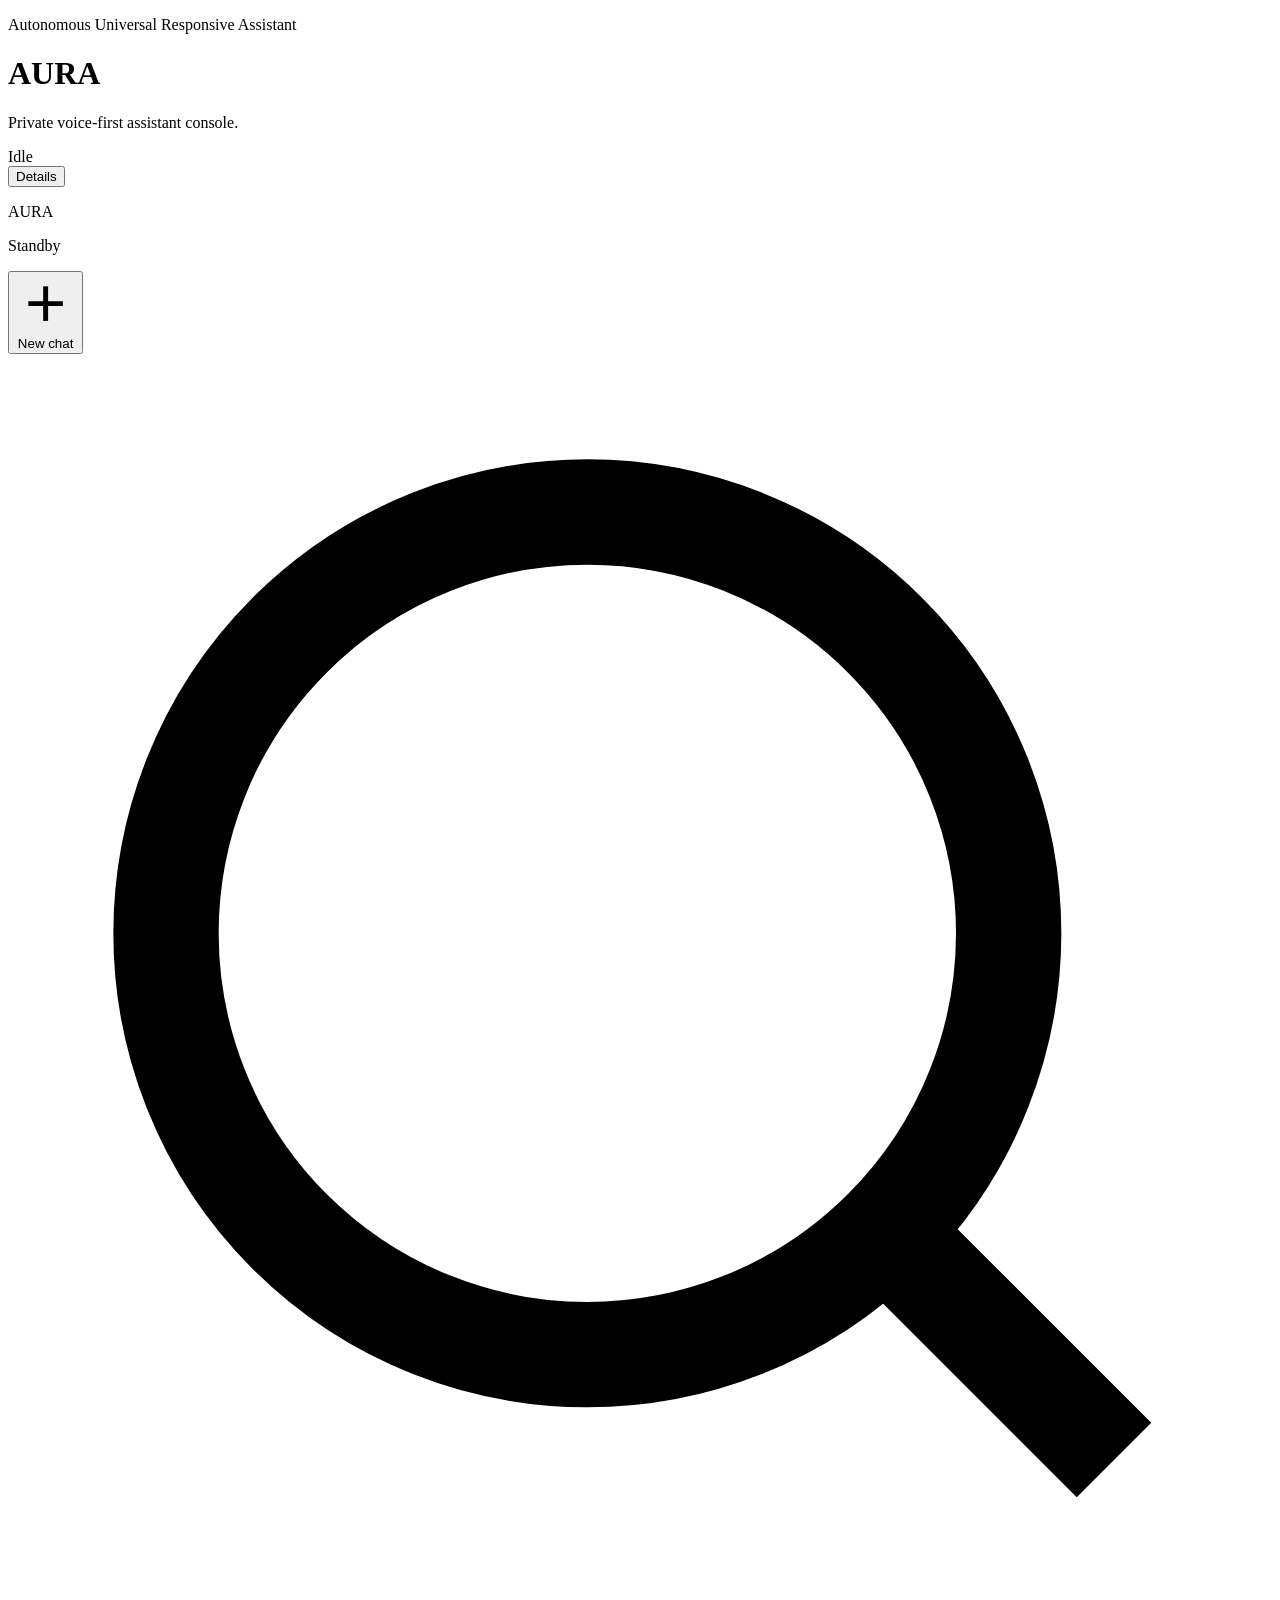
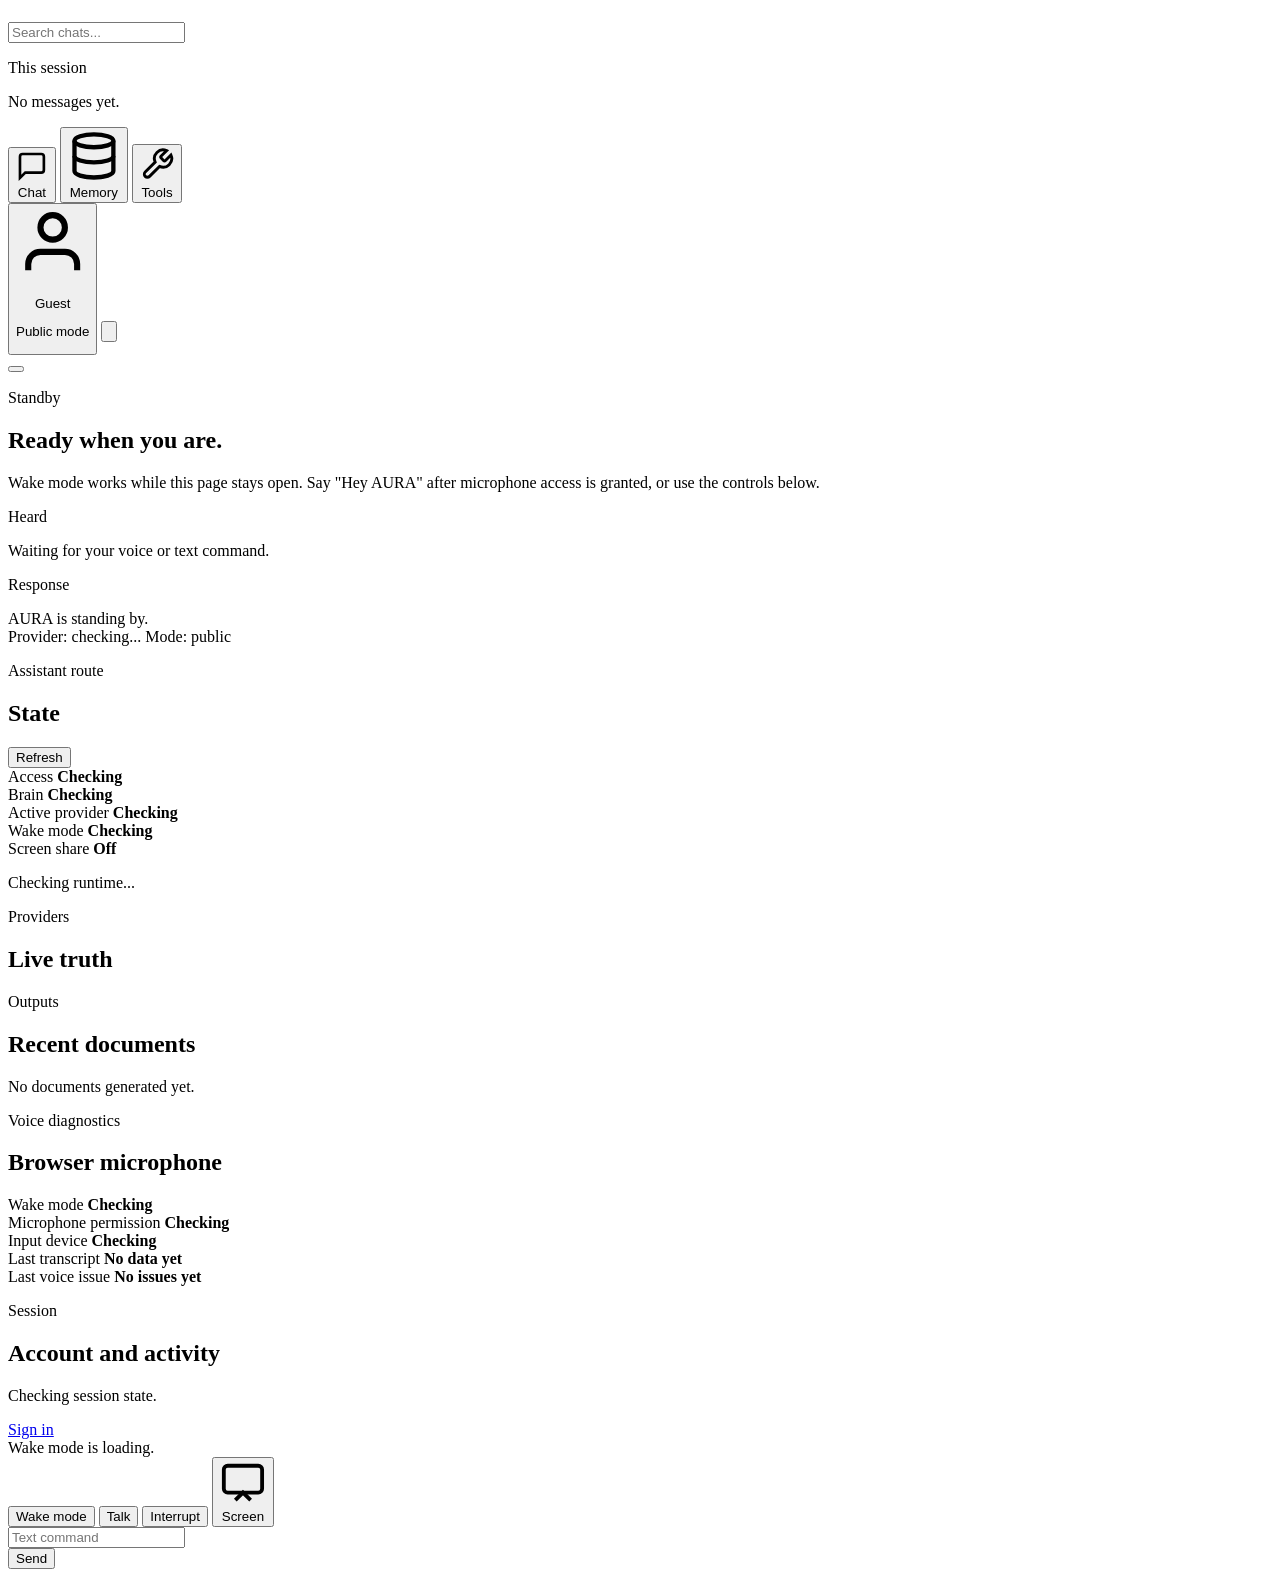
==== commit 62321bd4: "Iterface web update and document generator update" ====
--- a/interface/web/aura.html
+++ b/interface/web/aura.html
@@ -1,4 +1,4 @@
-﻿<!DOCTYPE html>
+<!DOCTYPE html>
 <html lang="en">
 <head>
   <meta charset="UTF-8">
@@ -10,11 +10,81 @@
   <link rel="stylesheet" href="/static/styles.css">
 </head>
 <body data-assistant-state="idle">
+
+  <!-- ═══════════════════════════════════════════════
+       SECURITY MODALS
+  ═══════════════════════════════════════════════ -->
+
+  <!-- Private: Confirm popup -->
+  <div class="modal-overlay" id="modalConfirm" hidden aria-modal="true" role="dialog" aria-labelledby="modalConfirmTitle">
+    <div class="modal-card">
+      <div class="modal-icon modal-icon--private">
+        <svg viewBox="0 0 24 24" fill="none" stroke="currentColor" stroke-width="2"><path d="M12 22s8-4 8-10V5l-8-3-8 3v7c0 6 8 10 8 10z"/></svg>
+      </div>
+      <h2 class="modal-title" id="modalConfirmTitle">Confirm Action</h2>
+      <p class="modal-reason" id="modalConfirmReason">This action requires your confirmation.</p>
+      <p class="modal-hint" id="modalConfirmHint"></p>
+      <div class="modal-actions">
+        <button class="modal-btn modal-btn--cancel" id="modalConfirmCancel" type="button">Cancel</button>
+        <button class="modal-btn modal-btn--primary" id="modalConfirmOk" type="button">Confirm</button>
+      </div>
+    </div>
+  </div>
+
+  <!-- Sensitive: Session approval -->
+  <div class="modal-overlay" id="modalSession" hidden aria-modal="true" role="dialog" aria-labelledby="modalSessionTitle">
+    <div class="modal-card">
+      <div class="modal-icon modal-icon--sensitive">
+        <svg viewBox="0 0 24 24" fill="none" stroke="currentColor" stroke-width="2"><circle cx="12" cy="12" r="10"/><line x1="12" y1="8" x2="12" y2="12"/><line x1="12" y1="16" x2="12.01" y2="16"/></svg>
+      </div>
+      <h2 class="modal-title" id="modalSessionTitle">Approval Required</h2>
+      <p class="modal-reason" id="modalSessionReason">This action requires session-level approval.</p>
+      <p class="modal-hint" id="modalSessionHint"></p>
+      <div class="modal-actions">
+        <button class="modal-btn modal-btn--cancel" id="modalSessionCancel" type="button">Cancel</button>
+        <button class="modal-btn modal-btn--primary" id="modalSessionApprove" type="button">Approve for Session</button>
+      </div>
+    </div>
+  </div>
+
+  <!-- Critical: PIN / OTP modal -->
+  <div class="modal-overlay" id="modalPin" hidden aria-modal="true" role="dialog" aria-labelledby="modalPinTitle">
+    <div class="modal-card">
+      <div class="modal-icon modal-icon--critical">
+        <svg viewBox="0 0 24 24" fill="none" stroke="currentColor" stroke-width="2"><rect x="3" y="11" width="18" height="11" rx="2" ry="2"/><path d="M7 11V7a5 5 0 0 1 10 0v4"/></svg>
+      </div>
+      <h2 class="modal-title" id="modalPinTitle">PIN Required</h2>
+      <p class="modal-reason" id="modalPinReason">This action requires your security PIN.</p>
+      <p class="modal-hint" id="modalPinHint"></p>
+      <div class="modal-pin-field">
+        <input id="modalPinInput" type="password" inputmode="numeric" pattern="[0-9]*" maxlength="8"
+               placeholder="Enter PIN" autocomplete="current-password" aria-label="Security PIN">
+        <p class="modal-pin-error" id="modalPinError" hidden></p>
+      </div>
+      <div class="modal-actions">
+        <button class="modal-btn modal-btn--cancel" id="modalPinCancel" type="button">Cancel</button>
+        <button class="modal-btn modal-btn--primary" id="modalPinSubmit" type="button">Submit</button>
+      </div>
+    </div>
+  </div>
+
+  <!-- ═══════════════════════════════════════════════
+       MAIN SHELL
+  ═══════════════════════════════════════════════ -->
+
   <div class="console-shell">
+
+    <!-- TOP HEADER -->
     <header class="console-header">
       <div class="identity-block">
-        <p class="eyebrow">Autonomous Universal Responsive Assistant</p>
-        <h1>AURA</h1>
+        <!-- Minimized orb lives here when idle for 2 min -->
+        <div class="orb-mini" id="orbMini" aria-hidden="true">
+          <span class="orb-mini__dot"></span>
+        </div>
+        <div class="identity-text">
+          <p class="eyebrow">Autonomous Universal Responsive Assistant</p>
+          <h1>AURA</h1>
+        </div>
         <p class="identity-summary" id="presenceSummary">Private voice-first assistant console.</p>
       </div>
 
@@ -23,6 +93,11 @@
           <span class="state-pill__dot"></span>
           <span id="statePillLabel">Idle</span>
         </div>
+        <!-- Screen share indicator (shown when active) -->
+        <div class="screen-share-badge" id="screenShareBadge" hidden>
+          <svg viewBox="0 0 24 24" fill="none" stroke="currentColor" stroke-width="2"><rect x="2" y="3" width="20" height="14" rx="2"/><polyline points="8 21 12 17 16 21"/></svg>
+          Sharing
+        </div>
         <button class="detail-button" id="detailsToggle" type="button" aria-expanded="false" aria-controls="detailsDrawer">
           Details
         </button>
@@ -31,10 +106,208 @@
 
     <div class="mobile-backdrop" id="mobileBackdrop" hidden></div>
 
+    <!-- BODY: left nav + center + right panel -->
     <div class="console-body">
+
+      <!-- LEFT NAVIGATION -->
+      <nav class="nav-sidebar" id="navSidebar" aria-label="Main navigation">
+
+        <!-- Brand -->
+        <div class="nav-brand">
+          <div class="nav-brand__orb" id="navBrandOrb" aria-hidden="true"></div>
+          <div class="nav-brand__text">
+            <p class="nav-brand__name">AURA</p>
+            <p class="nav-brand__sub" id="navBrandSub">Standby</p>
+          </div>
+        </div>
+
+        <!-- New Chat -->
+        <div class="nav-section">
+          <button class="nav-new-chat" id="navNewChat" type="button">
+            <svg viewBox="0 0 24 24" fill="none" stroke="currentColor" stroke-width="2" aria-hidden="true">
+              <line x1="12" y1="5" x2="12" y2="19"/><line x1="5" y1="12" x2="19" y2="12"/>
+            </svg>
+            New chat
+          </button>
+        </div>
+
+        <!-- Search -->
+        <div class="nav-section">
+          <div class="nav-search-wrap">
+            <svg class="nav-search-icon" viewBox="0 0 24 24" fill="none" stroke="currentColor" stroke-width="2">
+              <circle cx="11" cy="11" r="8"/><line x1="21" y1="21" x2="16.65" y2="16.65"/>
+            </svg>
+            <input class="nav-search-input" id="navSearch" type="text" placeholder="Search chats..." autocomplete="off" aria-label="Search chat history">
+          </div>
+        </div>
+
+        <!-- Conversation history -->
+        <div class="nav-section nav-section--history">
+          <p class="nav-section-label">This session</p>
+          <div class="nav-conversations" id="navConversations">
+            <p class="nav-conv-empty" id="navConvEmpty">No messages yet.</p>
+          </div>
+        </div>
+
+        <!-- Main nav items -->
+        <div class="nav-section nav-section--nav">
+          <button class="nav-item nav-item--active" id="navChat" data-nav="chat" type="button" aria-label="Chat">
+            <svg class="nav-icon" viewBox="0 0 24 24" fill="none" stroke="currentColor" stroke-width="2">
+              <path d="M21 15a2 2 0 0 1-2 2H7l-4 4V5a2 2 0 0 1 2-2h14a2 2 0 0 1 2 2z"/>
+            </svg>
+            <span class="nav-label">Chat</span>
+          </button>
+          <button class="nav-item" id="navMemory" data-nav="memory" type="button" aria-label="Memory">
+            <svg class="nav-icon" viewBox="0 0 24 24" fill="none" stroke="currentColor" stroke-width="2">
+              <ellipse cx="12" cy="5" rx="9" ry="3"/><path d="M21 12c0 1.66-4 3-9 3s-9-1.34-9-3"/>
+              <path d="M3 5v14c0 1.66 4 3 9 3s9-1.34 9-3V5"/>
+            </svg>
+            <span class="nav-label">Memory</span>
+          </button>
+          <button class="nav-item" id="navTools" data-nav="tools" type="button" aria-label="Tools">
+            <svg class="nav-icon" viewBox="0 0 24 24" fill="none" stroke="currentColor" stroke-width="2">
+              <path d="M14.7 6.3a1 1 0 0 0 0 1.4l1.6 1.6a1 1 0 0 0 1.4 0l3.77-3.77a6 6 0 0 1-7.94 7.94l-6.91 6.91a2.12 2.12 0 0 1-3-3l6.91-6.91a6 6 0 0 1 7.94-7.94l-3.76 3.76z"/>
+            </svg>
+            <span class="nav-label">Tools</span>
+          </button>
+        </div>
+
+        <!-- User / settings footer -->
+        <div class="nav-user-area">
+          <button class="nav-user-btn" id="navProfile" data-nav="profile" type="button" aria-label="Profile">
+            <div class="nav-user-avatar" id="navUserAvatar">
+              <svg viewBox="0 0 24 24" fill="none" stroke="currentColor" stroke-width="2">
+                <path d="M20 21v-2a4 4 0 0 0-4-4H8a4 4 0 0 0-4 4v2"/>
+                <circle cx="12" cy="7" r="4"/>
+              </svg>
+            </div>
+            <div class="nav-user-info">
+              <p class="nav-user-name" id="navUserName">Guest</p>
+              <p class="nav-user-status" id="navUserStatus">Public mode</p>
+            </div>
+          </button>
+          <button class="nav-settings-trigger" id="navSettings" data-nav="settings" type="button" aria-label="Settings">
+            <svg viewBox="0 0 24 24" fill="none" stroke="currentColor" stroke-width="2">
+              <circle cx="12" cy="12" r="3"/>
+              <path d="M19.4 15a1.65 1.65 0 0 0 .33 1.82l.06.06a2 2 0 0 1-2.83 2.83l-.06-.06a1.65 1.65 0 0 0-1.82-.33 1.65 1.65 0 0 0-1 1.51V21a2 2 0 0 1-4 0v-.09A1.65 1.65 0 0 0 9 19.4a1.65 1.65 0 0 0-1.82.33l-.06.06a2 2 0 0 1-2.83-2.83l.06-.06A1.65 1.65 0 0 0 4.68 15a1.65 1.65 0 0 0-1.51-1H3a2 2 0 0 1 0-4h.09A1.65 1.65 0 0 0 4.6 9a1.65 1.65 0 0 0-.33-1.82l-.06-.06a2 2 0 0 1 2.83-2.83l.06.06A1.65 1.65 0 0 0 9 4.68a1.65 1.65 0 0 0 1-1.51V3a2 2 0 0 1 4 0v.09a1.65 1.65 0 0 0 1 1.51 1.65 1.65 0 0 0 1.82-.33l.06-.06a2 2 0 0 1 2.83 2.83l-.06.06A1.65 1.65 0 0 0 19.4 9a1.65 1.65 0 0 0 1.51 1H21a2 2 0 0 1 0 4h-.09a1.65 1.65 0 0 0-1.51 1z"/>
+            </svg>
+          </button>
+        </div>
+
+      </nav>
+
+      <!-- CENTER MAIN STAGE -->
       <main class="presence-stage">
-        <section class="assistant-core">
-          <button class="core-orb" id="assistantCoreButton" type="button" aria-label="Toggle wake mode or start listening">
+
+        <!-- NAV PANELS (shown when nav item selected) -->
+        <section class="nav-panel" id="panelMemory" data-panel="memory" hidden>
+          <div class="panel-header">
+            <p class="eyebrow">System</p>
+            <h2>Memory</h2>
+          </div>
+          <p class="panel-description">AURA's active memory layers — episodic, semantic, and working memory — are managed here.</p>
+          <div class="panel-stats" id="memoryStats">
+            <div class="stat-row"><span>Episodic events</span><strong id="memEpisodic">—</strong></div>
+            <div class="stat-row"><span>Semantic entries</span><strong id="memSemantic">—</strong></div>
+            <div class="stat-row"><span>Working memory</span><strong id="memWorking">—</strong></div>
+          </div>
+          <button class="panel-btn" id="clearMemoryBtn" type="button">Clear working memory</button>
+        </section>
+
+        <section class="nav-panel" id="panelTools" data-panel="tools" hidden>
+          <div class="panel-header">
+            <p class="eyebrow">System</p>
+            <h2>Tools</h2>
+          </div>
+          <p class="panel-description">Active AURA capabilities and agent tools.</p>
+          <div class="tool-grid" id="toolGrid"></div>
+        </section>
+
+        <section class="nav-panel" id="panelProfile" data-panel="profile" hidden>
+          <div class="panel-header">
+            <p class="eyebrow">Account</p>
+            <h2>Profile</h2>
+          </div>
+          <!-- Guest / unauthenticated view -->
+          <div class="profile-guest" id="profileGuestView">
+            <p class="panel-description">Sign in to access personal features, wake mode, and session memory.</p>
+            <div class="profile-links">
+              <a class="panel-btn" id="profileAuthLink" href="/login">Sign in</a>
+              <a class="panel-btn" id="profileRegisterLink" href="/register">Create account</a>
+            </div>
+          </div>
+          <!-- Authenticated user view -->
+          <div class="profile-user" id="profileUserView" hidden>
+            <div class="profile-avatar-row">
+              <div class="profile-avatar" id="profileAvatar">
+                <svg viewBox="0 0 24 24" fill="none" stroke="currentColor" stroke-width="2">
+                  <path d="M20 21v-2a4 4 0 0 0-4-4H8a4 4 0 0 0-4 4v2"/>
+                  <circle cx="12" cy="7" r="4"/>
+                </svg>
+              </div>
+              <div>
+                <p class="profile-welcome" id="profileWelcome">Welcome back</p>
+                <p class="profile-status-line" id="profileSummaryText">Signed in</p>
+              </div>
+            </div>
+            <div class="profile-fields">
+              <div class="profile-field">
+                <label class="profile-field-label">Name</label>
+                <p class="profile-field-value" id="profileFieldName">—</p>
+              </div>
+              <div class="profile-field">
+                <label class="profile-field-label">Email</label>
+                <p class="profile-field-value" id="profileFieldEmail">—</p>
+              </div>
+              <div class="profile-field">
+                <label class="profile-field-label">Phone</label>
+                <p class="profile-field-value" id="profileFieldPhone">Not set</p>
+              </div>
+              <div class="profile-field">
+                <label class="profile-field-label">Session</label>
+                <p class="profile-field-value" id="profileFieldSession">Active</p>
+              </div>
+            </div>
+            <div class="profile-actions">
+              <a class="panel-btn" id="profilePasswordLink" href="/forgot-password">Change password</a>
+              <a class="panel-btn" href="/security">Security settings</a>
+              <a class="panel-btn panel-btn--danger" id="profileLogoutLink" href="/logout">Sign out</a>
+            </div>
+          </div>
+        </section>
+
+        <section class="nav-panel" id="panelSettings" data-panel="settings" hidden>
+          <div class="panel-header">
+            <p class="eyebrow">System</p>
+            <h2>Settings</h2>
+          </div>
+          <div class="settings-group">
+            <p class="settings-label">Orb color</p>
+            <div class="color-swatches" id="colorSwatches" aria-label="Orb color presets">
+              <button class="color-swatch color-swatch--active" data-color="blue" style="--swatch: #7ed6ff" title="Blue" aria-label="Blue" type="button"></button>
+              <button class="color-swatch" data-color="purple" style="--swatch: #c084fc" title="Purple" aria-label="Purple" type="button"></button>
+              <button class="color-swatch" data-color="green" style="--swatch: #6ad7a0" title="Green" aria-label="Green" type="button"></button>
+              <button class="color-swatch" data-color="red" style="--swatch: #ef8794" title="Red" aria-label="Red" type="button"></button>
+              <button class="color-swatch" data-color="gold" style="--swatch: #f3c56f" title="Gold" aria-label="Gold" type="button"></button>
+              <button class="color-swatch" data-color="cyan" style="--swatch: #67e8f9" title="Cyan" aria-label="Cyan" type="button"></button>
+              <button class="color-swatch" data-color="white" style="--swatch: #f5f8fd" title="White" aria-label="White" type="button"></button>
+            </div>
+            <p class="settings-hint">Or say "change color to purple" to AURA.</p>
+          </div>
+          <div class="settings-group">
+            <p class="settings-label">Voice language</p>
+            <p class="settings-value" id="settingsVoiceLang">en-US</p>
+          </div>
+          <div class="settings-group">
+            <p class="settings-label">Session</p>
+            <button class="panel-btn" id="settingsClearHistory" type="button">Clear chat history</button>
+          </div>
+        </section>
+
+        <!-- MAIN CHAT VIEW -->
+        <section class="assistant-core" id="chatView">
+          <button class="core-orb" id="assistantCoreButton" type="button"
+                  aria-label="Toggle wake mode or start listening">
             <span class="core-orb__ring core-orb__ring--outer"></span>
             <span class="core-orb__ring core-orb__ring--mid"></span>
             <span class="core-orb__ring core-orb__ring--inner"></span>
@@ -49,7 +322,7 @@
           </div>
         </section>
 
-        <section class="live-panels">
+        <section class="live-panels" id="livePanels">
           <article class="live-card">
             <p class="eyebrow">Heard</p>
             <div class="live-copy" id="liveTranscript" aria-live="polite">Waiting for your voice or text command.</div>
@@ -65,9 +338,11 @@
             <div class="document-delivery" id="documentDeliveryPanel" hidden></div>
           </article>
         </section>
+
       </main>
 
-      <aside class="details-drawer" id="detailsDrawer" aria-label="Assistant details">
+      <!-- RIGHT CONTEXT DRAWER -->
+      <aside class="details-drawer" id="detailsDrawer" aria-label="Context panel">
         <section class="drawer-card">
           <div class="drawer-card__head">
             <div>
@@ -93,6 +368,14 @@
               <span>Wake mode</span>
               <strong id="wakeModeStatus">Checking</strong>
             </div>
+            <div class="detail-row">
+              <span>Screen share</span>
+              <strong id="screenShareStatus">Off</strong>
+            </div>
+          </div>
+          <div class="screen-preview-wrap" id="screenPreviewWrap" hidden>
+            <video id="screenPreviewVideo" class="screen-preview-video" autoplay muted playsinline></video>
+            <p class="screen-preview-note">Live capture — context analysis: future-ready</p>
           </div>
           <p class="drawer-note" id="routeSummary">Checking runtime...</p>
         </section>
@@ -110,6 +393,18 @@
         <section class="drawer-card">
           <div class="drawer-card__head">
             <div>
+              <p class="eyebrow">Outputs</p>
+              <h2>Recent documents</h2>
+            </div>
+          </div>
+          <div class="output-list" id="outputList">
+            <p class="provider-empty">No documents generated yet.</p>
+          </div>
+        </section>
+
+        <section class="drawer-card">
+          <div class="drawer-card__head">
+            <div>
               <p class="eyebrow">Voice diagnostics</p>
               <h2>Browser microphone</h2>
             </div>
@@ -155,15 +450,23 @@
       </aside>
     </div>
 
+    <!-- BOTTOM CONTROL DOCK -->
     <footer class="control-dock">
       <div class="wake-banner" id="wakeBanner">Wake mode is loading.</div>
       <div class="control-row">
         <button class="dock-button dock-button--primary" id="wakeModeButton" type="button">Wake mode</button>
         <button class="dock-button" id="talkButton" type="button">Talk</button>
         <button class="dock-button dock-button--quiet" id="interruptButton" type="button">Interrupt</button>
+        <button class="dock-button dock-button--screen" id="screenShareButton" type="button" title="Share your screen with AURA">
+          <svg viewBox="0 0 24 24" fill="none" stroke="currentColor" stroke-width="2" aria-hidden="true">
+            <rect x="2" y="3" width="20" height="14" rx="2"/>
+            <polyline points="8 21 12 17 16 21"/>
+          </svg>
+          Screen
+        </button>
 
         <div class="text-command-shell">
-          <input id="textCommandInput" type="text" placeholder="Text command (secondary)" autocomplete="off" aria-label="Type a text command">
+          <input id="textCommandInput" type="text" placeholder="Text command" autocomplete="off" aria-label="Type a text command">
         </div>
 
         <button class="dock-button dock-button--secondary" id="sendButton" type="button">Send</button>
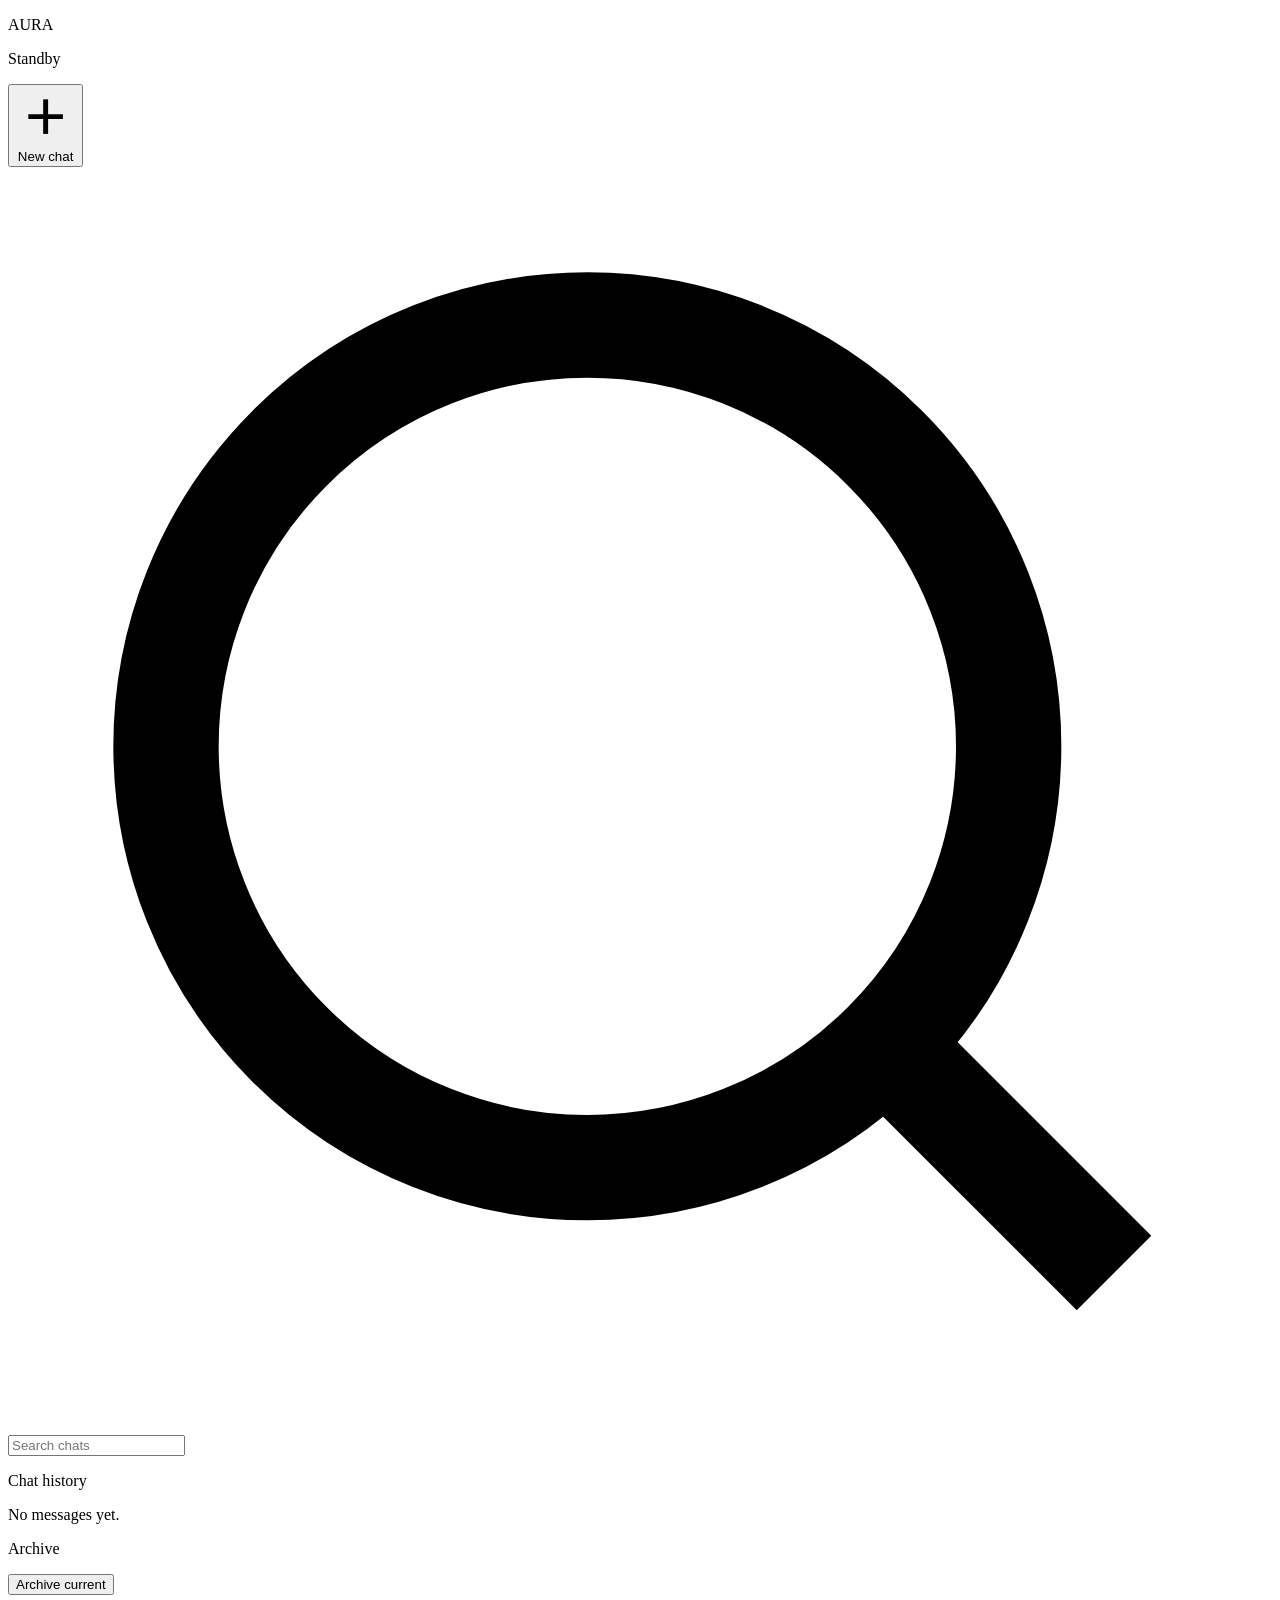
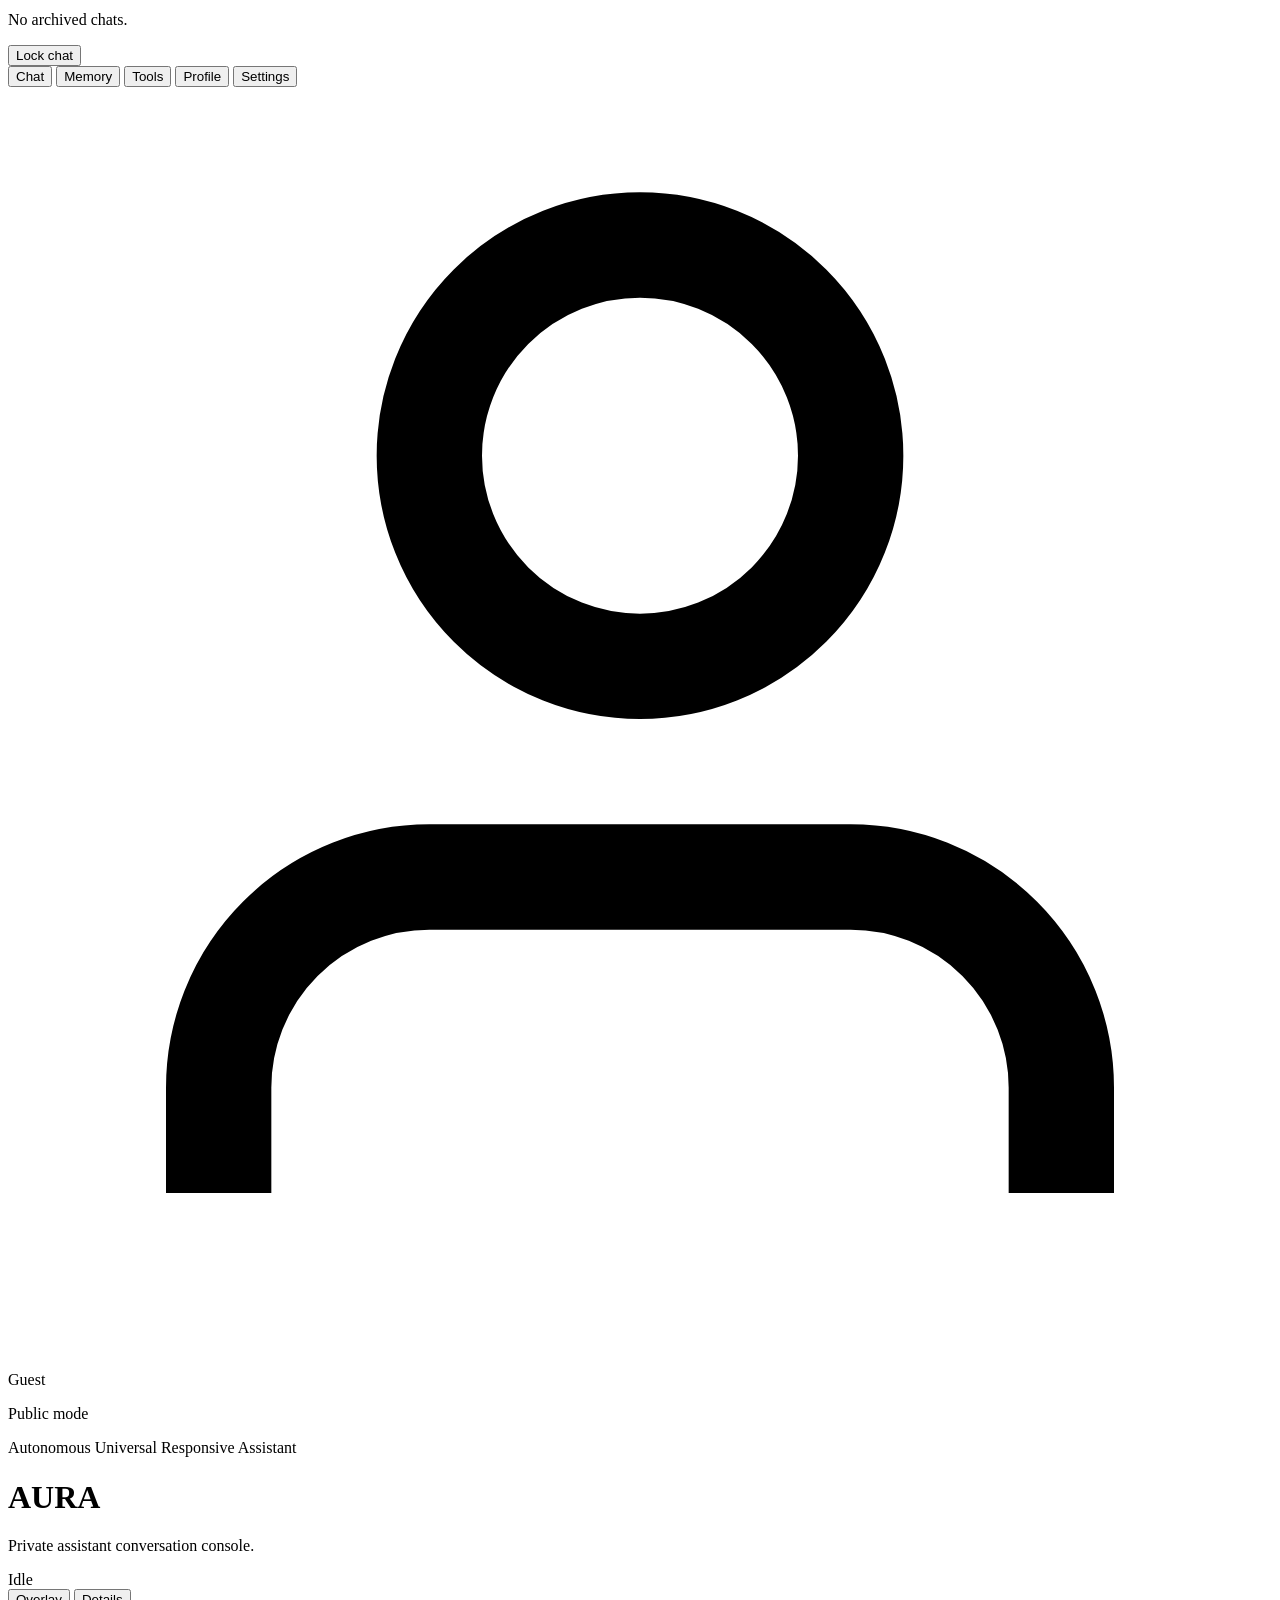
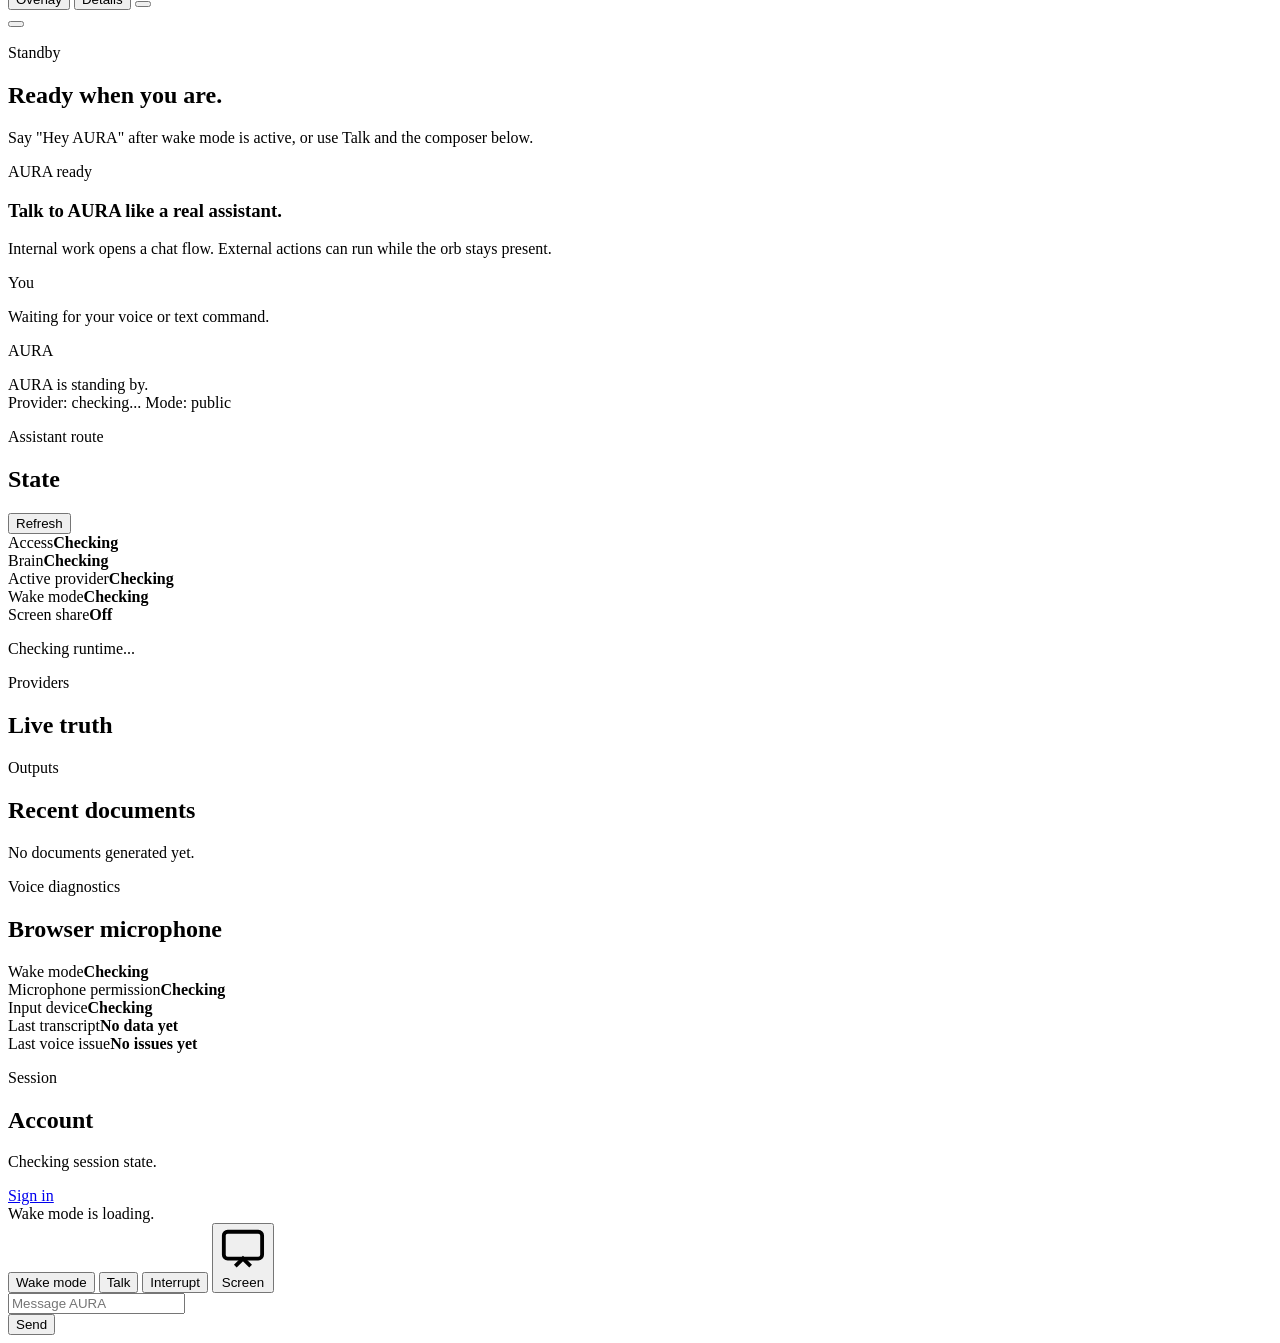
==== commit 4ec74dbd: "New UI interface building" ====
--- a/interface/web/aura.html
+++ b/interface/web/aura.html
@@ -3,19 +3,13 @@
 <head>
   <meta charset="UTF-8">
   <meta name="viewport" content="width=device-width, initial-scale=1.0">
-  <title>AURA | Live Assistant Console</title>
+  <title>AURA</title>
   <link rel="preconnect" href="https://fonts.googleapis.com">
   <link rel="preconnect" href="https://fonts.gstatic.com" crossorigin>
   <link href="https://fonts.googleapis.com/css2?family=IBM+Plex+Mono:wght@400;500&family=Manrope:wght@400;500;600;700;800&display=swap" rel="stylesheet">
   <link rel="stylesheet" href="/static/styles.css">
 </head>
-<body data-assistant-state="idle">
-
-  <!-- ═══════════════════════════════════════════════
-       SECURITY MODALS
-  ═══════════════════════════════════════════════ -->
-
-  <!-- Private: Confirm popup -->
+<body data-assistant-state="idle" data-orb-layout="topbar">
   <div class="modal-overlay" id="modalConfirm" hidden aria-modal="true" role="dialog" aria-labelledby="modalConfirmTitle">
     <div class="modal-card">
       <div class="modal-icon modal-icon--private">
@@ -31,7 +25,6 @@
     </div>
   </div>
 
-  <!-- Sensitive: Session approval -->
   <div class="modal-overlay" id="modalSession" hidden aria-modal="true" role="dialog" aria-labelledby="modalSessionTitle">
     <div class="modal-card">
       <div class="modal-icon modal-icon--sensitive">
@@ -47,7 +40,6 @@
     </div>
   </div>
 
-  <!-- Critical: PIN / OTP modal -->
   <div class="modal-overlay" id="modalPin" hidden aria-modal="true" role="dialog" aria-labelledby="modalPinTitle">
     <div class="modal-card">
       <div class="modal-icon modal-icon--critical">
@@ -57,8 +49,7 @@
       <p class="modal-reason" id="modalPinReason">This action requires your security PIN.</p>
       <p class="modal-hint" id="modalPinHint"></p>
       <div class="modal-pin-field">
-        <input id="modalPinInput" type="password" inputmode="numeric" pattern="[0-9]*" maxlength="8"
-               placeholder="Enter PIN" autocomplete="current-password" aria-label="Security PIN">
+        <input id="modalPinInput" type="password" inputmode="numeric" pattern="[0-9]*" maxlength="8" placeholder="Enter PIN" autocomplete="current-password" aria-label="Security PIN">
         <p class="modal-pin-error" id="modalPinError" hidden></p>
       </div>
       <div class="modal-actions">
@@ -68,113 +59,60 @@
     </div>
   </div>
 
-  <!-- ═══════════════════════════════════════════════
-       MAIN SHELL
-  ═══════════════════════════════════════════════ -->
-
-  <div class="console-shell">
-
-    <!-- TOP HEADER -->
-    <header class="console-header">
-      <div class="identity-block">
-        <!-- Minimized orb lives here when idle for 2 min -->
-        <div class="orb-mini" id="orbMini" aria-hidden="true">
-          <span class="orb-mini__dot"></span>
-        </div>
-        <div class="identity-text">
-          <p class="eyebrow">Autonomous Universal Responsive Assistant</p>
-          <h1>AURA</h1>
-        </div>
-        <p class="identity-summary" id="presenceSummary">Private voice-first assistant console.</p>
-      </div>
-
-      <div class="header-actions">
-        <div class="state-pill" id="statePill" role="status" aria-live="polite">
-          <span class="state-pill__dot"></span>
-          <span id="statePillLabel">Idle</span>
-        </div>
-        <!-- Screen share indicator (shown when active) -->
-        <div class="screen-share-badge" id="screenShareBadge" hidden>
-          <svg viewBox="0 0 24 24" fill="none" stroke="currentColor" stroke-width="2"><rect x="2" y="3" width="20" height="14" rx="2"/><polyline points="8 21 12 17 16 21"/></svg>
-          Sharing
-        </div>
-        <button class="detail-button" id="detailsToggle" type="button" aria-expanded="false" aria-controls="detailsDrawer">
-          Details
+  <div class="app-shell">
+    <aside class="nav-sidebar" id="navSidebar" aria-label="Chat sidebar">
+      <div class="nav-brand">
+        <div class="nav-brand__orb" id="navBrandOrb" aria-hidden="true"></div>
+        <div class="nav-brand__text">
+          <p class="nav-brand__name">AURA</p>
+          <p class="nav-brand__sub" id="navBrandSub">Standby</p>
+        </div>
+      </div>
+
+      <div class="nav-actions">
+        <button class="nav-new-chat" id="navNewChat" type="button">
+          <svg viewBox="0 0 24 24" fill="none" stroke="currentColor" stroke-width="2" aria-hidden="true">
+            <line x1="12" y1="5" x2="12" y2="19"/><line x1="5" y1="12" x2="19" y2="12"/>
+          </svg>
+          New chat
         </button>
-      </div>
-    </header>
-
-    <div class="mobile-backdrop" id="mobileBackdrop" hidden></div>
-
-    <!-- BODY: left nav + center + right panel -->
-    <div class="console-body">
-
-      <!-- LEFT NAVIGATION -->
-      <nav class="nav-sidebar" id="navSidebar" aria-label="Main navigation">
-
-        <!-- Brand -->
-        <div class="nav-brand">
-          <div class="nav-brand__orb" id="navBrandOrb" aria-hidden="true"></div>
-          <div class="nav-brand__text">
-            <p class="nav-brand__name">AURA</p>
-            <p class="nav-brand__sub" id="navBrandSub">Standby</p>
-          </div>
-        </div>
-
-        <!-- New Chat -->
-        <div class="nav-section">
-          <button class="nav-new-chat" id="navNewChat" type="button">
-            <svg viewBox="0 0 24 24" fill="none" stroke="currentColor" stroke-width="2" aria-hidden="true">
-              <line x1="12" y1="5" x2="12" y2="19"/><line x1="5" y1="12" x2="19" y2="12"/>
-            </svg>
-            New chat
-          </button>
-        </div>
-
-        <!-- Search -->
-        <div class="nav-section">
-          <div class="nav-search-wrap">
-            <svg class="nav-search-icon" viewBox="0 0 24 24" fill="none" stroke="currentColor" stroke-width="2">
-              <circle cx="11" cy="11" r="8"/><line x1="21" y1="21" x2="16.65" y2="16.65"/>
-            </svg>
-            <input class="nav-search-input" id="navSearch" type="text" placeholder="Search chats..." autocomplete="off" aria-label="Search chat history">
-          </div>
-        </div>
-
-        <!-- Conversation history -->
-        <div class="nav-section nav-section--history">
-          <p class="nav-section-label">This session</p>
-          <div class="nav-conversations" id="navConversations">
-            <p class="nav-conv-empty" id="navConvEmpty">No messages yet.</p>
-          </div>
-        </div>
-
-        <!-- Main nav items -->
-        <div class="nav-section nav-section--nav">
-          <button class="nav-item nav-item--active" id="navChat" data-nav="chat" type="button" aria-label="Chat">
-            <svg class="nav-icon" viewBox="0 0 24 24" fill="none" stroke="currentColor" stroke-width="2">
-              <path d="M21 15a2 2 0 0 1-2 2H7l-4 4V5a2 2 0 0 1 2-2h14a2 2 0 0 1 2 2z"/>
-            </svg>
-            <span class="nav-label">Chat</span>
-          </button>
-          <button class="nav-item" id="navMemory" data-nav="memory" type="button" aria-label="Memory">
-            <svg class="nav-icon" viewBox="0 0 24 24" fill="none" stroke="currentColor" stroke-width="2">
-              <ellipse cx="12" cy="5" rx="9" ry="3"/><path d="M21 12c0 1.66-4 3-9 3s-9-1.34-9-3"/>
-              <path d="M3 5v14c0 1.66 4 3 9 3s9-1.34 9-3V5"/>
-            </svg>
-            <span class="nav-label">Memory</span>
-          </button>
-          <button class="nav-item" id="navTools" data-nav="tools" type="button" aria-label="Tools">
-            <svg class="nav-icon" viewBox="0 0 24 24" fill="none" stroke="currentColor" stroke-width="2">
-              <path d="M14.7 6.3a1 1 0 0 0 0 1.4l1.6 1.6a1 1 0 0 0 1.4 0l3.77-3.77a6 6 0 0 1-7.94 7.94l-6.91 6.91a2.12 2.12 0 0 1-3-3l6.91-6.91a6 6 0 0 1 7.94-7.94l-3.76 3.76z"/>
-            </svg>
-            <span class="nav-label">Tools</span>
-          </button>
-        </div>
-
-        <!-- User / settings footer -->
+        <div class="nav-search-wrap">
+          <svg class="nav-search-icon" viewBox="0 0 24 24" fill="none" stroke="currentColor" stroke-width="2" aria-hidden="true">
+            <circle cx="11" cy="11" r="8"/><line x1="21" y1="21" x2="16.65" y2="16.65"/>
+          </svg>
+          <input class="nav-search-input" id="navSearch" type="text" placeholder="Search chats" autocomplete="off" aria-label="Search chats">
+        </div>
+      </div>
+
+      <section class="nav-section nav-section--history">
+        <div class="nav-section-head">
+          <p class="nav-section-label">Chat history</p>
+        </div>
+        <div class="nav-conversations" id="navConversations">
+          <p class="nav-conv-empty" id="navConvEmpty">No messages yet.</p>
+        </div>
+      </section>
+
+      <section class="nav-section nav-section--archive">
+        <div class="nav-section-head">
+          <p class="nav-section-label">Archive</p>
+          <button class="archive-action" id="archiveCurrentChat" type="button">Archive current</button>
+        </div>
+        <div class="nav-conversations nav-conversations--archive" id="navArchiveList">
+          <p class="nav-conv-empty" id="navArchiveEmpty">No archived chats.</p>
+        </div>
+        <button class="lock-chat-button" id="lockChatButton" type="button">Lock chat</button>
+      </section>
+
+      <div class="nav-footer">
+        <button class="nav-item nav-item--active" id="navChat" data-nav="chat" type="button">Chat</button>
+        <button class="nav-item" id="navMemory" data-nav="memory" type="button">Memory</button>
+        <button class="nav-item" id="navTools" data-nav="tools" type="button">Tools</button>
+        <button class="nav-item" id="navProfile" data-nav="profile" type="button">Profile</button>
+        <button class="nav-item" id="navSettings" data-nav="settings" type="button">Settings</button>
+
         <div class="nav-user-area">
-          <button class="nav-user-btn" id="navProfile" data-nav="profile" type="button" aria-label="Profile">
+          <div class="nav-user-btn">
             <div class="nav-user-avatar" id="navUserAvatar">
               <svg viewBox="0 0 24 24" fill="none" stroke="currentColor" stroke-width="2">
                 <path d="M20 21v-2a4 4 0 0 0-4-4H8a4 4 0 0 0-4 4v2"/>
@@ -185,293 +123,303 @@
               <p class="nav-user-name" id="navUserName">Guest</p>
               <p class="nav-user-status" id="navUserStatus">Public mode</p>
             </div>
+          </div>
+        </div>
+      </div>
+    </aside>
+
+    <div class="workspace">
+      <header class="console-header">
+        <div class="identity-block">
+          <div class="identity-text">
+            <p class="eyebrow">Autonomous Universal Responsive Assistant</p>
+            <h1>AURA</h1>
+            <p class="identity-summary" id="presenceSummary">Private assistant conversation console.</p>
+          </div>
+        </div>
+
+        <div class="header-actions">
+          <div class="state-pill" id="statePill" role="status" aria-live="polite">
+            <span class="state-pill__dot"></span>
+            <span id="statePillLabel">Idle</span>
+          </div>
+          <div class="screen-share-badge" id="screenShareBadge" hidden>
+            <svg viewBox="0 0 24 24" fill="none" stroke="currentColor" stroke-width="2"><rect x="2" y="3" width="20" height="14" rx="2"/><polyline points="8 21 12 17 16 21"/></svg>
+            Sharing
+          </div>
+          <button class="detail-button detail-button--quiet" id="overlayToggle" type="button" aria-pressed="false">Overlay</button>
+          <button class="detail-button detail-button--quiet" id="detailsToggle" type="button" aria-expanded="false" aria-controls="detailsDrawer">Details</button>
+          <button class="orb-mini" id="orbMini" type="button" aria-label="AURA orb">
+            <span class="orb-mini__dot"></span>
           </button>
-          <button class="nav-settings-trigger" id="navSettings" data-nav="settings" type="button" aria-label="Settings">
-            <svg viewBox="0 0 24 24" fill="none" stroke="currentColor" stroke-width="2">
-              <circle cx="12" cy="12" r="3"/>
-              <path d="M19.4 15a1.65 1.65 0 0 0 .33 1.82l.06.06a2 2 0 0 1-2.83 2.83l-.06-.06a1.65 1.65 0 0 0-1.82-.33 1.65 1.65 0 0 0-1 1.51V21a2 2 0 0 1-4 0v-.09A1.65 1.65 0 0 0 9 19.4a1.65 1.65 0 0 0-1.82.33l-.06.06a2 2 0 0 1-2.83-2.83l.06-.06A1.65 1.65 0 0 0 4.68 15a1.65 1.65 0 0 0-1.51-1H3a2 2 0 0 1 0-4h.09A1.65 1.65 0 0 0 4.6 9a1.65 1.65 0 0 0-.33-1.82l-.06-.06a2 2 0 0 1 2.83-2.83l.06.06A1.65 1.65 0 0 0 9 4.68a1.65 1.65 0 0 0 1-1.51V3a2 2 0 0 1 4 0v.09a1.65 1.65 0 0 0 1 1.51 1.65 1.65 0 0 0 1.82-.33l.06-.06a2 2 0 0 1 2.83 2.83l-.06.06A1.65 1.65 0 0 0 19.4 9a1.65 1.65 0 0 0 1.51 1H21a2 2 0 0 1 0 4h-.09a1.65 1.65 0 0 0-1.51 1z"/>
+        </div>
+      </header>
+
+      <div class="mobile-backdrop" id="mobileBackdrop" hidden></div>
+
+      <div class="console-body">
+        <main class="presence-stage">
+          <section class="chat-view" id="chatView">
+            <div class="assistant-core">
+              <button class="core-orb" id="assistantCoreButton" type="button" aria-label="Activate AURA">
+                <span class="core-orb__ring core-orb__ring--outer"></span>
+                <span class="core-orb__ring core-orb__ring--mid"></span>
+                <span class="core-orb__ring core-orb__ring--inner"></span>
+                <span class="core-orb__pulse"></span>
+                <span class="core-orb__center"></span>
+              </button>
+
+              <div class="core-status">
+                <p class="core-status__kicker" id="stateKicker">Standby</p>
+                <h2 id="stateHeadline">Ready when you are.</h2>
+                <p id="stateDescription">Say "Hey AURA" after wake mode is active, or use Talk and the composer below.</p>
+              </div>
+
+              <div class="idle-suggestions" id="idleSuggestions" hidden>
+                <p class="idle-suggestions__hint">Quick actions</p>
+                <div class="idle-suggestions__row">
+                  <button class="idle-chip" data-fill="Write 10 python programs" type="button">Write code</button>
+                  <button class="idle-chip" data-fill="Write assignment on artificial intelligence" type="button">Make assignment</button>
+                  <button class="idle-chip" data-fill="Open YouTube" type="button">Open YouTube</button>
+                  <button class="idle-chip" data-fill="Explain artificial intelligence simply" type="button">Ask AURA</button>
+                </div>
+              </div>
+            </div>
+
+            <div class="chat-thread-shell">
+              <div class="chat-thread" id="conversationThread">
+                <div class="chat-empty" id="conversationEmpty">
+                  <p class="chat-empty__eyebrow">AURA ready</p>
+                  <h3>Talk to AURA like a real assistant.</h3>
+                  <p>Internal work opens a chat flow. External actions can run while the orb stays present.</p>
+                </div>
+              </div>
+
+              <section class="live-panels" id="livePanels">
+                <article class="live-card live-card--user">
+                  <p class="eyebrow">You</p>
+                  <div class="live-copy" id="liveTranscript" aria-live="polite">Waiting for your voice or text command.</div>
+                </article>
+
+                <article class="live-card live-card--response">
+                  <p class="eyebrow">AURA</p>
+                  <div class="live-copy live-copy--response" id="liveResponse" aria-live="polite">AURA is standing by.</div>
+                  <div class="response-meta">
+                    <span id="responseMetaProvider">Provider: checking...</span>
+                    <span id="responseMetaMode">Mode: public</span>
+                  </div>
+                  <div class="document-delivery" id="documentDeliveryPanel" hidden></div>
+                </article>
+              </section>
+            </div>
+          </section>
+
+          <section class="nav-panel" id="panelMemory" data-panel="memory" hidden>
+            <div class="panel-header">
+              <p class="eyebrow">System</p>
+              <h2>Memory</h2>
+            </div>
+            <p class="panel-description">AURA's active memory layers are tracked here.</p>
+            <div class="panel-stats" id="memoryStats">
+              <div class="stat-row"><span>Episodic events</span><strong id="memEpisodic">-</strong></div>
+              <div class="stat-row"><span>Semantic entries</span><strong id="memSemantic">-</strong></div>
+              <div class="stat-row"><span>Working memory</span><strong id="memWorking">-</strong></div>
+            </div>
+            <button class="panel-btn" id="clearMemoryBtn" type="button">Clear working memory</button>
+          </section>
+
+          <section class="nav-panel" id="panelTools" data-panel="tools" hidden>
+            <div class="panel-header">
+              <p class="eyebrow">System</p>
+              <h2>Tools</h2>
+            </div>
+            <p class="panel-description">Active AURA capabilities and available tools.</p>
+            <div class="tool-grid" id="toolGrid"></div>
+          </section>
+
+          <section class="nav-panel" id="panelProfile" data-panel="profile" hidden>
+            <div class="panel-header">
+              <p class="eyebrow">Account</p>
+              <h2>Profile</h2>
+            </div>
+            <div class="profile-guest" id="profileGuestView">
+              <p class="panel-description">Sign in to unlock protected features and persistent identity.</p>
+              <div class="profile-links">
+                <a class="panel-btn" id="profileAuthLink" href="/login">Sign in</a>
+                <a class="panel-btn" id="profileRegisterLink" href="/register">Create account</a>
+              </div>
+            </div>
+            <div class="profile-user" id="profileUserView" hidden>
+              <div class="profile-avatar-row">
+                <div class="profile-avatar" id="profileAvatar">
+                  <svg viewBox="0 0 24 24" fill="none" stroke="currentColor" stroke-width="2">
+                    <path d="M20 21v-2a4 4 0 0 0-4-4H8a4 4 0 0 0-4 4v2"/>
+                    <circle cx="12" cy="7" r="4"/>
+                  </svg>
+                </div>
+                <div>
+                  <p class="profile-welcome" id="profileWelcome">Welcome back</p>
+                  <p class="profile-status-line" id="profileSummaryText">Signed in</p>
+                </div>
+              </div>
+              <div class="profile-fields">
+                <div class="profile-field">
+                  <label class="profile-field-label">Name</label>
+                  <p class="profile-field-value" id="profileFieldName">-</p>
+                </div>
+                <div class="profile-field">
+                  <label class="profile-field-label">Email</label>
+                  <p class="profile-field-value" id="profileFieldEmail">-</p>
+                </div>
+                <div class="profile-field">
+                  <label class="profile-field-label">Phone</label>
+                  <p class="profile-field-value" id="profileFieldPhone">Not set</p>
+                </div>
+                <div class="profile-field">
+                  <label class="profile-field-label">Session</label>
+                  <p class="profile-field-value" id="profileFieldSession">Active</p>
+                </div>
+                <div class="profile-field profile-field--action" id="profileOtpRow">
+                  <label class="profile-field-label">Two-factor auth</label>
+                  <button class="profile-toggle" id="profileOtpToggle" type="button" data-enabled="false" aria-label="Toggle two-factor authentication">
+                    <span class="profile-toggle__track"><span class="profile-toggle__thumb"></span></span>
+                    <span class="profile-toggle__label" id="profileOtpLabel">Off</span>
+                  </button>
+                </div>
+              </div>
+              <div class="profile-actions">
+                <a class="panel-btn" id="profilePasswordLink" href="/forgot-password">Forgot password</a>
+                <a class="panel-btn" href="/security">Security settings</a>
+                <a class="panel-btn panel-btn--danger" id="profileLogoutLink" href="/logout">Sign out</a>
+              </div>
+            </div>
+          </section>
+
+          <section class="nav-panel" id="panelSettings" data-panel="settings" hidden>
+            <div class="panel-header">
+              <p class="eyebrow">System</p>
+              <h2>Settings</h2>
+            </div>
+            <div class="settings-group">
+              <p class="settings-label">Orb color</p>
+              <div class="color-swatches" id="colorSwatches" aria-label="Orb color presets">
+                <button class="color-swatch color-swatch--active" data-color="blue" style="--swatch: #7ed6ff" title="Blue" type="button"></button>
+                <button class="color-swatch" data-color="purple" style="--swatch: #c084fc" title="Purple" type="button"></button>
+                <button class="color-swatch" data-color="green" style="--swatch: #6ad7a0" title="Green" type="button"></button>
+                <button class="color-swatch" data-color="red" style="--swatch: #ef8794" title="Red" type="button"></button>
+                <button class="color-swatch" data-color="gold" style="--swatch: #f3c56f" title="Gold" type="button"></button>
+                <button class="color-swatch" data-color="cyan" style="--swatch: #67e8f9" title="Cyan" type="button"></button>
+                <button class="color-swatch" data-color="white" style="--swatch: #f5f8fd" title="White" type="button"></button>
+              </div>
+            </div>
+            <div class="settings-group">
+              <p class="settings-label">Voice language</p>
+              <p class="settings-value" id="settingsVoiceLang">en-US</p>
+            </div>
+            <div class="settings-group">
+              <button class="panel-btn" id="settingsClearHistory" type="button">Clear chat history</button>
+            </div>
+          </section>
+        </main>
+
+        <aside class="details-drawer" id="detailsDrawer" aria-label="Details drawer">
+          <section class="drawer-card">
+            <div class="drawer-card__head">
+              <div>
+                <p class="eyebrow">Assistant route</p>
+                <h2>State</h2>
+              </div>
+              <button class="detail-button detail-button--quiet" id="refreshStatusButton" type="button">Refresh</button>
+            </div>
+            <div class="detail-list">
+              <div class="detail-row"><span>Access</span><strong id="accessMode">Checking</strong></div>
+              <div class="detail-row"><span>Brain</span><strong id="brainState">Checking</strong></div>
+              <div class="detail-row"><span>Active provider</span><strong id="activeProvider">Checking</strong></div>
+              <div class="detail-row"><span>Wake mode</span><strong id="wakeModeStatus">Checking</strong></div>
+              <div class="detail-row"><span>Screen share</span><strong id="screenShareStatus">Off</strong></div>
+            </div>
+            <div class="screen-preview-wrap" id="screenPreviewWrap" hidden>
+              <video id="screenPreviewVideo" class="screen-preview-video" autoplay muted playsinline></video>
+              <p class="screen-preview-note">Live capture available.</p>
+            </div>
+            <p class="drawer-note" id="routeSummary">Checking runtime...</p>
+          </section>
+
+          <section class="drawer-card">
+            <div class="drawer-card__head">
+              <div>
+                <p class="eyebrow">Providers</p>
+                <h2>Live truth</h2>
+              </div>
+            </div>
+            <div class="provider-list" id="providersList"></div>
+          </section>
+
+          <section class="drawer-card">
+            <div class="drawer-card__head">
+              <div>
+                <p class="eyebrow">Outputs</p>
+                <h2>Recent documents</h2>
+              </div>
+            </div>
+            <div class="output-list" id="outputList">
+              <p class="provider-empty">No documents generated yet.</p>
+            </div>
+          </section>
+
+          <section class="drawer-card">
+            <div class="drawer-card__head">
+              <div>
+                <p class="eyebrow">Voice diagnostics</p>
+                <h2>Browser microphone</h2>
+              </div>
+            </div>
+            <div class="detail-list">
+              <div class="detail-row"><span>Wake mode</span><strong id="browserVoiceMode">Checking</strong></div>
+              <div class="detail-row"><span>Microphone permission</span><strong id="micPermissionState">Checking</strong></div>
+              <div class="detail-row"><span>Input device</span><strong id="inputDeviceSummary">Checking</strong></div>
+              <div class="detail-row"><span>Last transcript</span><strong id="lastTranscriptSummary">No data yet</strong></div>
+              <div class="detail-row"><span>Last voice issue</span><strong id="lastVoiceIssue">No issues yet</strong></div>
+            </div>
+          </section>
+
+          <section class="drawer-card">
+            <div class="drawer-card__head">
+              <div>
+                <p class="eyebrow">Session</p>
+                <h2>Account</h2>
+              </div>
+            </div>
+            <p class="drawer-note" id="accountSummary">Checking session state.</p>
+            <div class="drawer-actions">
+              <a class="detail-link" id="authActionLink" href="/login">Sign in</a>
+              <a class="detail-link" id="adminLink" href="/admin" hidden>Admin</a>
+            </div>
+            <div class="activity-list" id="activityList"></div>
+          </section>
+        </aside>
+      </div>
+
+      <footer class="control-dock">
+        <div class="wake-banner" id="wakeBanner">Wake mode is loading.</div>
+        <div class="control-row">
+          <button class="dock-button dock-button--primary" id="wakeModeButton" type="button">Wake mode</button>
+          <button class="dock-button" id="talkButton" type="button">Talk</button>
+          <button class="dock-button dock-button--quiet" id="interruptButton" type="button">Interrupt</button>
+          <button class="dock-button dock-button--screen" id="screenShareButton" type="button">
+            <svg viewBox="0 0 24 24" fill="none" stroke="currentColor" stroke-width="2" aria-hidden="true">
+              <rect x="2" y="3" width="20" height="14" rx="2"/>
+              <polyline points="8 21 12 17 16 21"/>
             </svg>
+            Screen
           </button>
-        </div>
-
-      </nav>
-
-      <!-- CENTER MAIN STAGE -->
-      <main class="presence-stage">
-
-        <!-- NAV PANELS (shown when nav item selected) -->
-        <section class="nav-panel" id="panelMemory" data-panel="memory" hidden>
-          <div class="panel-header">
-            <p class="eyebrow">System</p>
-            <h2>Memory</h2>
+          <div class="text-command-shell">
+            <input id="textCommandInput" type="text" placeholder="Message AURA" autocomplete="off" aria-label="Message AURA">
           </div>
-          <p class="panel-description">AURA's active memory layers — episodic, semantic, and working memory — are managed here.</p>
-          <div class="panel-stats" id="memoryStats">
-            <div class="stat-row"><span>Episodic events</span><strong id="memEpisodic">—</strong></div>
-            <div class="stat-row"><span>Semantic entries</span><strong id="memSemantic">—</strong></div>
-            <div class="stat-row"><span>Working memory</span><strong id="memWorking">—</strong></div>
-          </div>
-          <button class="panel-btn" id="clearMemoryBtn" type="button">Clear working memory</button>
-        </section>
-
-        <section class="nav-panel" id="panelTools" data-panel="tools" hidden>
-          <div class="panel-header">
-            <p class="eyebrow">System</p>
-            <h2>Tools</h2>
-          </div>
-          <p class="panel-description">Active AURA capabilities and agent tools.</p>
-          <div class="tool-grid" id="toolGrid"></div>
-        </section>
-
-        <section class="nav-panel" id="panelProfile" data-panel="profile" hidden>
-          <div class="panel-header">
-            <p class="eyebrow">Account</p>
-            <h2>Profile</h2>
-          </div>
-          <!-- Guest / unauthenticated view -->
-          <div class="profile-guest" id="profileGuestView">
-            <p class="panel-description">Sign in to access personal features, wake mode, and session memory.</p>
-            <div class="profile-links">
-              <a class="panel-btn" id="profileAuthLink" href="/login">Sign in</a>
-              <a class="panel-btn" id="profileRegisterLink" href="/register">Create account</a>
-            </div>
-          </div>
-          <!-- Authenticated user view -->
-          <div class="profile-user" id="profileUserView" hidden>
-            <div class="profile-avatar-row">
-              <div class="profile-avatar" id="profileAvatar">
-                <svg viewBox="0 0 24 24" fill="none" stroke="currentColor" stroke-width="2">
-                  <path d="M20 21v-2a4 4 0 0 0-4-4H8a4 4 0 0 0-4 4v2"/>
-                  <circle cx="12" cy="7" r="4"/>
-                </svg>
-              </div>
-              <div>
-                <p class="profile-welcome" id="profileWelcome">Welcome back</p>
-                <p class="profile-status-line" id="profileSummaryText">Signed in</p>
-              </div>
-            </div>
-            <div class="profile-fields">
-              <div class="profile-field">
-                <label class="profile-field-label">Name</label>
-                <p class="profile-field-value" id="profileFieldName">—</p>
-              </div>
-              <div class="profile-field">
-                <label class="profile-field-label">Email</label>
-                <p class="profile-field-value" id="profileFieldEmail">—</p>
-              </div>
-              <div class="profile-field">
-                <label class="profile-field-label">Phone</label>
-                <p class="profile-field-value" id="profileFieldPhone">Not set</p>
-              </div>
-              <div class="profile-field">
-                <label class="profile-field-label">Session</label>
-                <p class="profile-field-value" id="profileFieldSession">Active</p>
-              </div>
-            </div>
-            <div class="profile-actions">
-              <a class="panel-btn" id="profilePasswordLink" href="/forgot-password">Change password</a>
-              <a class="panel-btn" href="/security">Security settings</a>
-              <a class="panel-btn panel-btn--danger" id="profileLogoutLink" href="/logout">Sign out</a>
-            </div>
-          </div>
-        </section>
-
-        <section class="nav-panel" id="panelSettings" data-panel="settings" hidden>
-          <div class="panel-header">
-            <p class="eyebrow">System</p>
-            <h2>Settings</h2>
-          </div>
-          <div class="settings-group">
-            <p class="settings-label">Orb color</p>
-            <div class="color-swatches" id="colorSwatches" aria-label="Orb color presets">
-              <button class="color-swatch color-swatch--active" data-color="blue" style="--swatch: #7ed6ff" title="Blue" aria-label="Blue" type="button"></button>
-              <button class="color-swatch" data-color="purple" style="--swatch: #c084fc" title="Purple" aria-label="Purple" type="button"></button>
-              <button class="color-swatch" data-color="green" style="--swatch: #6ad7a0" title="Green" aria-label="Green" type="button"></button>
-              <button class="color-swatch" data-color="red" style="--swatch: #ef8794" title="Red" aria-label="Red" type="button"></button>
-              <button class="color-swatch" data-color="gold" style="--swatch: #f3c56f" title="Gold" aria-label="Gold" type="button"></button>
-              <button class="color-swatch" data-color="cyan" style="--swatch: #67e8f9" title="Cyan" aria-label="Cyan" type="button"></button>
-              <button class="color-swatch" data-color="white" style="--swatch: #f5f8fd" title="White" aria-label="White" type="button"></button>
-            </div>
-            <p class="settings-hint">Or say "change color to purple" to AURA.</p>
-          </div>
-          <div class="settings-group">
-            <p class="settings-label">Voice language</p>
-            <p class="settings-value" id="settingsVoiceLang">en-US</p>
-          </div>
-          <div class="settings-group">
-            <p class="settings-label">Session</p>
-            <button class="panel-btn" id="settingsClearHistory" type="button">Clear chat history</button>
-          </div>
-        </section>
-
-        <!-- MAIN CHAT VIEW -->
-        <section class="assistant-core" id="chatView">
-          <button class="core-orb" id="assistantCoreButton" type="button"
-                  aria-label="Toggle wake mode or start listening">
-            <span class="core-orb__ring core-orb__ring--outer"></span>
-            <span class="core-orb__ring core-orb__ring--mid"></span>
-            <span class="core-orb__ring core-orb__ring--inner"></span>
-            <span class="core-orb__pulse"></span>
-            <span class="core-orb__center"></span>
-          </button>
-
-          <div class="core-status">
-            <p class="core-status__kicker" id="stateKicker">Standby</p>
-            <h2 id="stateHeadline">Ready when you are.</h2>
-            <p id="stateDescription">Wake mode works while this page stays open. Say "Hey AURA" after microphone access is granted, or use the controls below.</p>
-          </div>
-        </section>
-
-        <section class="live-panels" id="livePanels">
-          <article class="live-card">
-            <p class="eyebrow">Heard</p>
-            <div class="live-copy" id="liveTranscript" aria-live="polite">Waiting for your voice or text command.</div>
-          </article>
-
-          <article class="live-card live-card--response">
-            <p class="eyebrow">Response</p>
-            <div class="live-copy live-copy--response" id="liveResponse" aria-live="polite">AURA is standing by.</div>
-            <div class="response-meta">
-              <span id="responseMetaProvider">Provider: checking...</span>
-              <span id="responseMetaMode">Mode: public</span>
-            </div>
-            <div class="document-delivery" id="documentDeliveryPanel" hidden></div>
-          </article>
-        </section>
-
-      </main>
-
-      <!-- RIGHT CONTEXT DRAWER -->
-      <aside class="details-drawer" id="detailsDrawer" aria-label="Context panel">
-        <section class="drawer-card">
-          <div class="drawer-card__head">
-            <div>
-              <p class="eyebrow">Assistant route</p>
-              <h2>State</h2>
-            </div>
-            <button class="detail-button detail-button--quiet" id="refreshStatusButton" type="button">Refresh</button>
-          </div>
-          <div class="detail-list">
-            <div class="detail-row">
-              <span>Access</span>
-              <strong id="accessMode">Checking</strong>
-            </div>
-            <div class="detail-row">
-              <span>Brain</span>
-              <strong id="brainState">Checking</strong>
-            </div>
-            <div class="detail-row">
-              <span>Active provider</span>
-              <strong id="activeProvider">Checking</strong>
-            </div>
-            <div class="detail-row">
-              <span>Wake mode</span>
-              <strong id="wakeModeStatus">Checking</strong>
-            </div>
-            <div class="detail-row">
-              <span>Screen share</span>
-              <strong id="screenShareStatus">Off</strong>
-            </div>
-          </div>
-          <div class="screen-preview-wrap" id="screenPreviewWrap" hidden>
-            <video id="screenPreviewVideo" class="screen-preview-video" autoplay muted playsinline></video>
-            <p class="screen-preview-note">Live capture — context analysis: future-ready</p>
-          </div>
-          <p class="drawer-note" id="routeSummary">Checking runtime...</p>
-        </section>
-
-        <section class="drawer-card">
-          <div class="drawer-card__head">
-            <div>
-              <p class="eyebrow">Providers</p>
-              <h2>Live truth</h2>
-            </div>
-          </div>
-          <div class="provider-list" id="providersList"></div>
-        </section>
-
-        <section class="drawer-card">
-          <div class="drawer-card__head">
-            <div>
-              <p class="eyebrow">Outputs</p>
-              <h2>Recent documents</h2>
-            </div>
-          </div>
-          <div class="output-list" id="outputList">
-            <p class="provider-empty">No documents generated yet.</p>
-          </div>
-        </section>
-
-        <section class="drawer-card">
-          <div class="drawer-card__head">
-            <div>
-              <p class="eyebrow">Voice diagnostics</p>
-              <h2>Browser microphone</h2>
-            </div>
-          </div>
-          <div class="detail-list">
-            <div class="detail-row">
-              <span>Wake mode</span>
-              <strong id="browserVoiceMode">Checking</strong>
-            </div>
-            <div class="detail-row">
-              <span>Microphone permission</span>
-              <strong id="micPermissionState">Checking</strong>
-            </div>
-            <div class="detail-row">
-              <span>Input device</span>
-              <strong id="inputDeviceSummary">Checking</strong>
-            </div>
-            <div class="detail-row">
-              <span>Last transcript</span>
-              <strong id="lastTranscriptSummary">No data yet</strong>
-            </div>
-            <div class="detail-row">
-              <span>Last voice issue</span>
-              <strong id="lastVoiceIssue">No issues yet</strong>
-            </div>
-          </div>
-        </section>
-
-        <section class="drawer-card">
-          <div class="drawer-card__head">
-            <div>
-              <p class="eyebrow">Session</p>
-              <h2>Account and activity</h2>
-            </div>
-          </div>
-          <p class="drawer-note" id="accountSummary">Checking session state.</p>
-          <div class="drawer-actions">
-            <a class="detail-link" id="authActionLink" href="/login">Sign in</a>
-            <a class="detail-link" id="adminLink" href="/admin" hidden>Admin</a>
-          </div>
-          <div class="activity-list" id="activityList"></div>
-        </section>
-      </aside>
+          <button class="dock-button dock-button--secondary" id="sendButton" type="button">Send</button>
+        </div>
+      </footer>
     </div>
-
-    <!-- BOTTOM CONTROL DOCK -->
-    <footer class="control-dock">
-      <div class="wake-banner" id="wakeBanner">Wake mode is loading.</div>
-      <div class="control-row">
-        <button class="dock-button dock-button--primary" id="wakeModeButton" type="button">Wake mode</button>
-        <button class="dock-button" id="talkButton" type="button">Talk</button>
-        <button class="dock-button dock-button--quiet" id="interruptButton" type="button">Interrupt</button>
-        <button class="dock-button dock-button--screen" id="screenShareButton" type="button" title="Share your screen with AURA">
-          <svg viewBox="0 0 24 24" fill="none" stroke="currentColor" stroke-width="2" aria-hidden="true">
-            <rect x="2" y="3" width="20" height="14" rx="2"/>
-            <polyline points="8 21 12 17 16 21"/>
-          </svg>
-          Screen
-        </button>
-
-        <div class="text-command-shell">
-          <input id="textCommandInput" type="text" placeholder="Text command" autocomplete="off" aria-label="Type a text command">
-        </div>
-
-        <button class="dock-button dock-button--secondary" id="sendButton" type="button">Send</button>
-      </div>
-    </footer>
   </div>
 
   <script src="/static/app.js"></script>
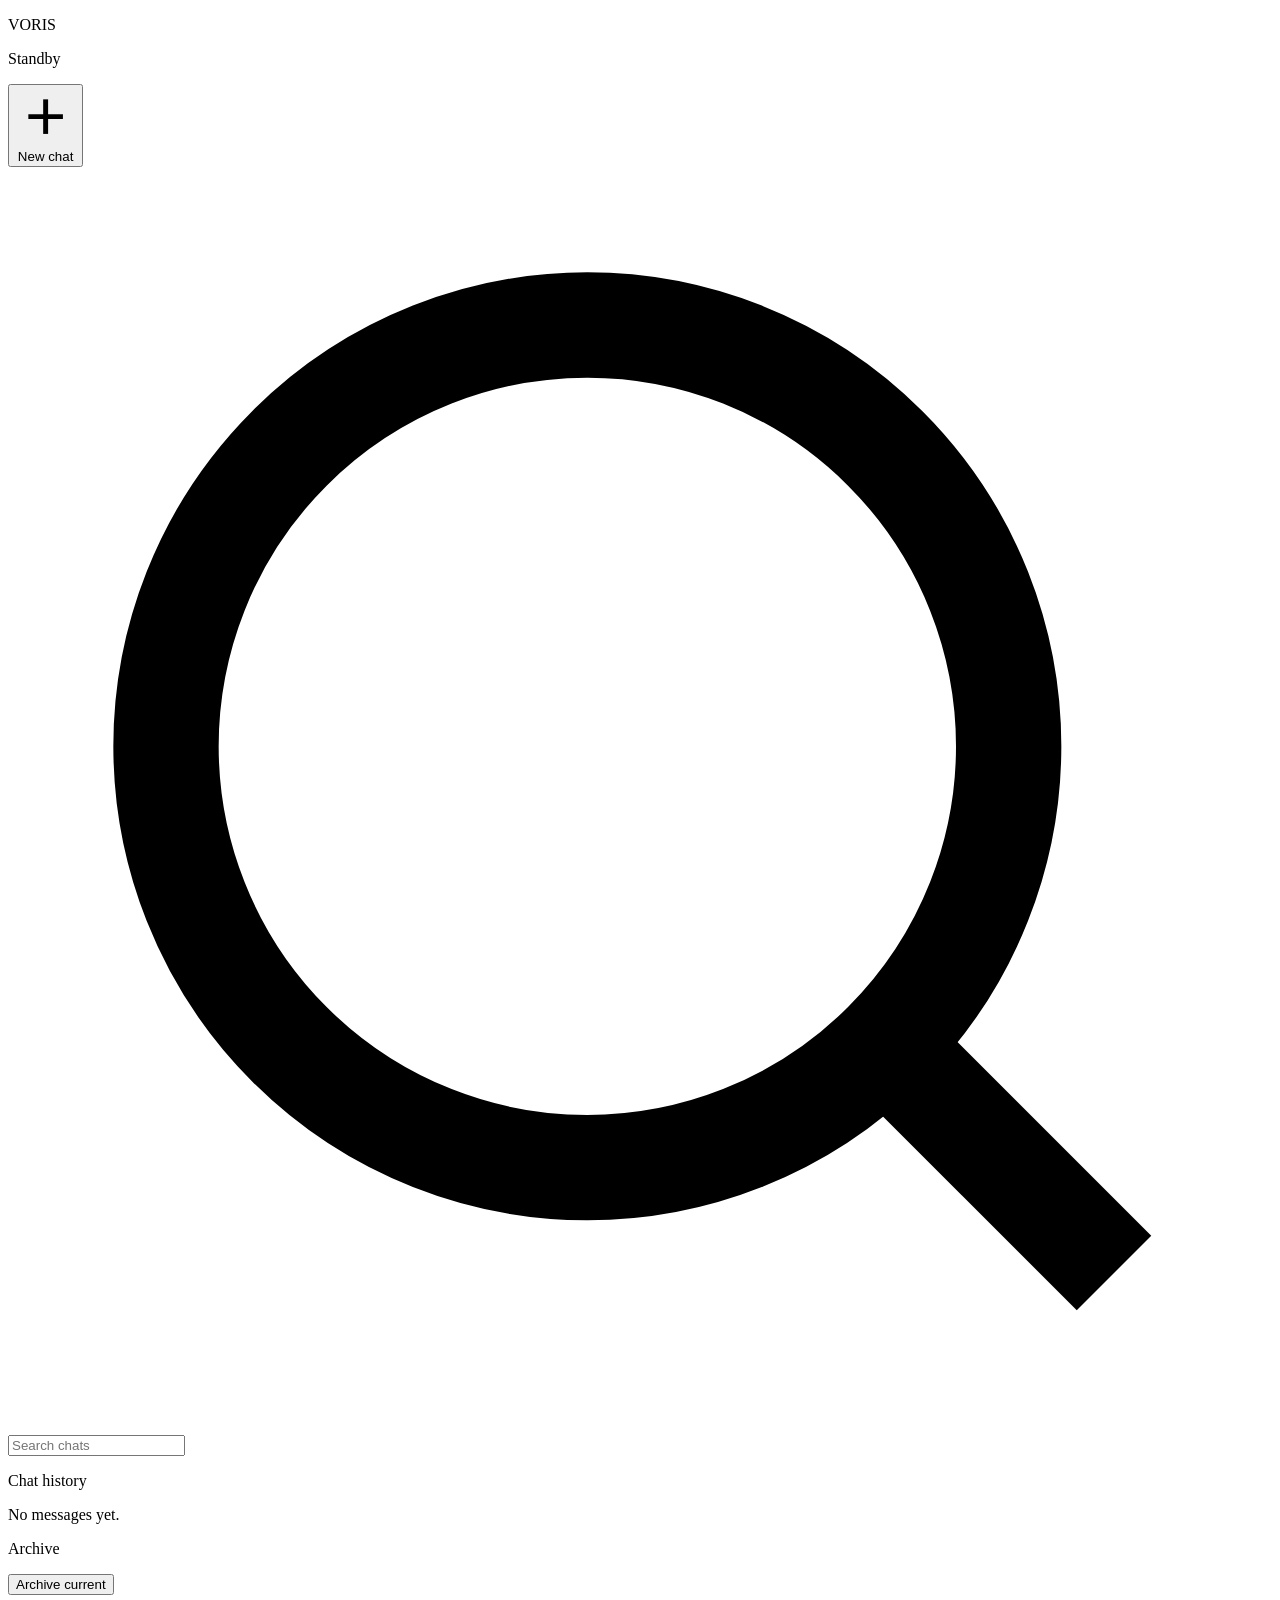
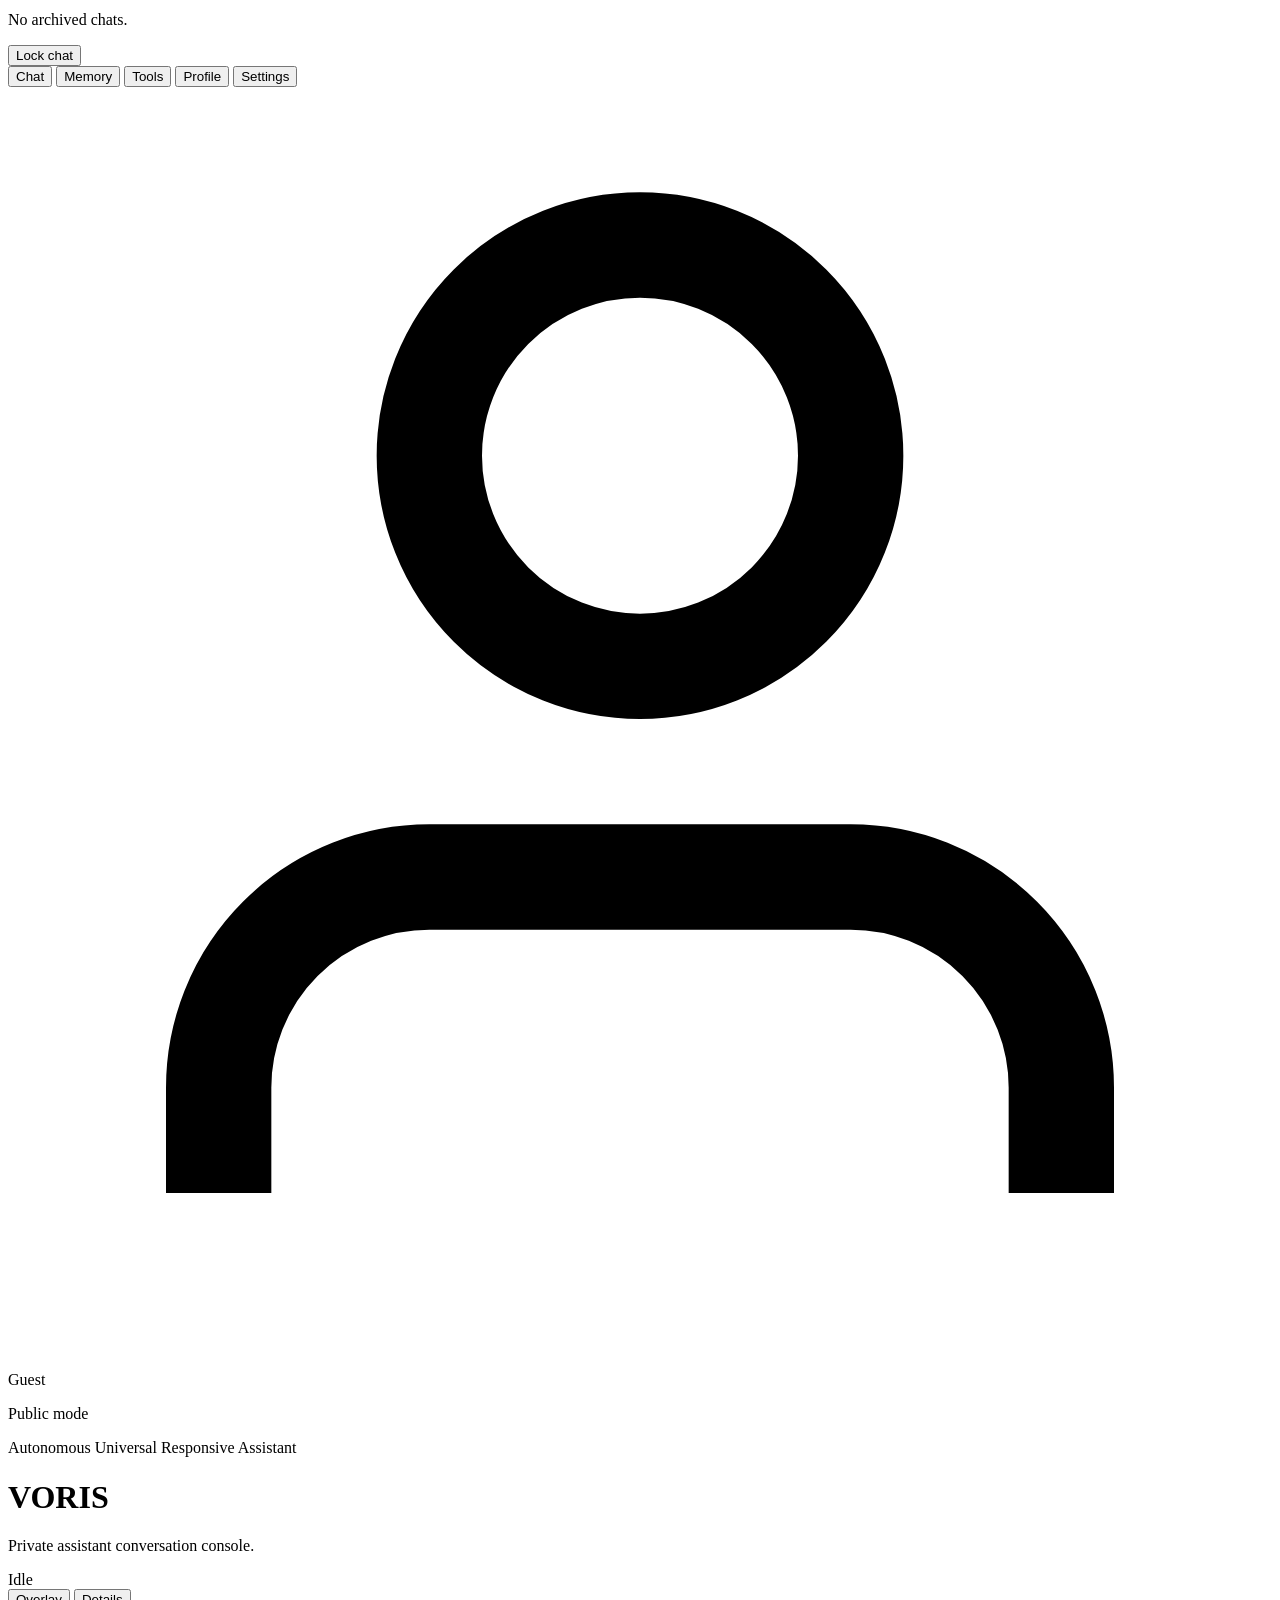
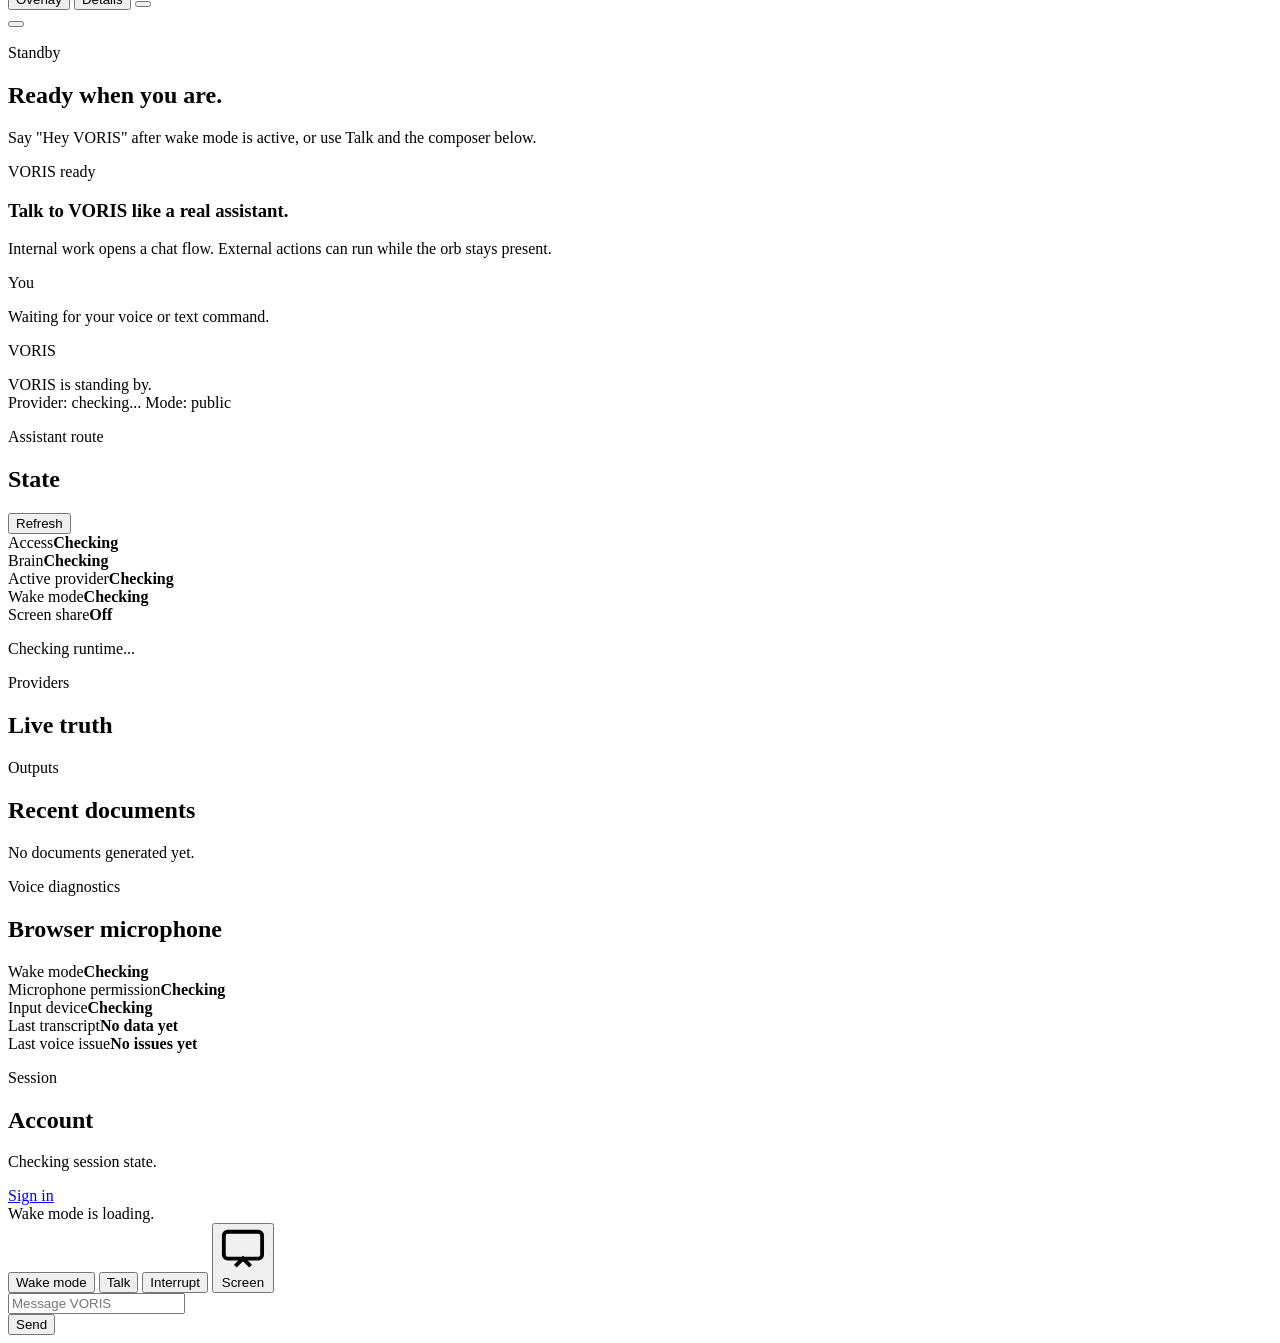
==== commit 0b3edf03: "Rename master_spec.py to master_spec.py.bak" ====
--- a/interface/web/aura.html
+++ b/interface/web/aura.html
@@ -1,9 +1,9 @@
-<!DOCTYPE html>
+﻿<!DOCTYPE html>
 <html lang="en">
 <head>
   <meta charset="UTF-8">
   <meta name="viewport" content="width=device-width, initial-scale=1.0">
-  <title>AURA</title>
+  <title>VORIS</title>
   <link rel="preconnect" href="https://fonts.googleapis.com">
   <link rel="preconnect" href="https://fonts.gstatic.com" crossorigin>
   <link href="https://fonts.googleapis.com/css2?family=IBM+Plex+Mono:wght@400;500&family=Manrope:wght@400;500;600;700;800&display=swap" rel="stylesheet">
@@ -64,7 +64,7 @@
       <div class="nav-brand">
         <div class="nav-brand__orb" id="navBrandOrb" aria-hidden="true"></div>
         <div class="nav-brand__text">
-          <p class="nav-brand__name">AURA</p>
+          <p class="nav-brand__name">VORIS</p>
           <p class="nav-brand__sub" id="navBrandSub">Standby</p>
         </div>
       </div>
@@ -133,7 +133,7 @@
         <div class="identity-block">
           <div class="identity-text">
             <p class="eyebrow">Autonomous Universal Responsive Assistant</p>
-            <h1>AURA</h1>
+            <h1>VORIS</h1>
             <p class="identity-summary" id="presenceSummary">Private assistant conversation console.</p>
           </div>
         </div>
@@ -149,7 +149,7 @@
           </div>
           <button class="detail-button detail-button--quiet" id="overlayToggle" type="button" aria-pressed="false">Overlay</button>
           <button class="detail-button detail-button--quiet" id="detailsToggle" type="button" aria-expanded="false" aria-controls="detailsDrawer">Details</button>
-          <button class="orb-mini" id="orbMini" type="button" aria-label="AURA orb">
+          <button class="orb-mini" id="orbMini" type="button" aria-label="VORIS orb">
             <span class="orb-mini__dot"></span>
           </button>
         </div>
@@ -161,7 +161,7 @@
         <main class="presence-stage">
           <section class="chat-view" id="chatView">
             <div class="assistant-core">
-              <button class="core-orb" id="assistantCoreButton" type="button" aria-label="Activate AURA">
+              <button class="core-orb" id="assistantCoreButton" type="button" aria-label="Activate VORIS">
                 <span class="core-orb__ring core-orb__ring--outer"></span>
                 <span class="core-orb__ring core-orb__ring--mid"></span>
                 <span class="core-orb__ring core-orb__ring--inner"></span>
@@ -172,7 +172,7 @@
               <div class="core-status">
                 <p class="core-status__kicker" id="stateKicker">Standby</p>
                 <h2 id="stateHeadline">Ready when you are.</h2>
-                <p id="stateDescription">Say "Hey AURA" after wake mode is active, or use Talk and the composer below.</p>
+                <p id="stateDescription">Say "Hey VORIS" after wake mode is active, or use Talk and the composer below.</p>
               </div>
 
               <div class="idle-suggestions" id="idleSuggestions" hidden>
@@ -181,7 +181,7 @@
                   <button class="idle-chip" data-fill="Write 10 python programs" type="button">Write code</button>
                   <button class="idle-chip" data-fill="Write assignment on artificial intelligence" type="button">Make assignment</button>
                   <button class="idle-chip" data-fill="Open YouTube" type="button">Open YouTube</button>
-                  <button class="idle-chip" data-fill="Explain artificial intelligence simply" type="button">Ask AURA</button>
+                  <button class="idle-chip" data-fill="Explain artificial intelligence simply" type="button">Ask VORIS</button>
                 </div>
               </div>
             </div>
@@ -189,8 +189,8 @@
             <div class="chat-thread-shell">
               <div class="chat-thread" id="conversationThread">
                 <div class="chat-empty" id="conversationEmpty">
-                  <p class="chat-empty__eyebrow">AURA ready</p>
-                  <h3>Talk to AURA like a real assistant.</h3>
+                  <p class="chat-empty__eyebrow">VORIS ready</p>
+                  <h3>Talk to VORIS like a real assistant.</h3>
                   <p>Internal work opens a chat flow. External actions can run while the orb stays present.</p>
                 </div>
               </div>
@@ -202,8 +202,8 @@
                 </article>
 
                 <article class="live-card live-card--response">
-                  <p class="eyebrow">AURA</p>
-                  <div class="live-copy live-copy--response" id="liveResponse" aria-live="polite">AURA is standing by.</div>
+                  <p class="eyebrow">VORIS</p>
+                  <div class="live-copy live-copy--response" id="liveResponse" aria-live="polite">VORIS is standing by.</div>
                   <div class="response-meta">
                     <span id="responseMetaProvider">Provider: checking...</span>
                     <span id="responseMetaMode">Mode: public</span>
@@ -219,7 +219,7 @@
               <p class="eyebrow">System</p>
               <h2>Memory</h2>
             </div>
-            <p class="panel-description">AURA's active memory layers are tracked here.</p>
+            <p class="panel-description">VORIS's active memory layers are tracked here.</p>
             <div class="panel-stats" id="memoryStats">
               <div class="stat-row"><span>Episodic events</span><strong id="memEpisodic">-</strong></div>
               <div class="stat-row"><span>Semantic entries</span><strong id="memSemantic">-</strong></div>
@@ -233,7 +233,7 @@
               <p class="eyebrow">System</p>
               <h2>Tools</h2>
             </div>
-            <p class="panel-description">Active AURA capabilities and available tools.</p>
+            <p class="panel-description">Active VORIS capabilities and available tools.</p>
             <div class="tool-grid" id="toolGrid"></div>
           </section>
 
@@ -243,10 +243,10 @@
               <h2>Profile</h2>
             </div>
             <div class="profile-guest" id="profileGuestView">
-              <p class="panel-description">Sign in to unlock protected features and persistent identity.</p>
+              <p class="panel-description">You are in public mode. Sign in to use protected account features. New accounts currently require an invitation.</p>
               <div class="profile-links">
                 <a class="panel-btn" id="profileAuthLink" href="/login">Sign in</a>
-                <a class="panel-btn" id="profileRegisterLink" href="/register">Create account</a>
+                <a class="panel-btn" id="profileRegisterLink" href="/register">Use invitation</a>
               </div>
             </div>
             <div class="profile-user" id="profileUserView" hidden>
@@ -279,17 +279,9 @@
                   <label class="profile-field-label">Session</label>
                   <p class="profile-field-value" id="profileFieldSession">Active</p>
                 </div>
-                <div class="profile-field profile-field--action" id="profileOtpRow">
-                  <label class="profile-field-label">Two-factor auth</label>
-                  <button class="profile-toggle" id="profileOtpToggle" type="button" data-enabled="false" aria-label="Toggle two-factor authentication">
-                    <span class="profile-toggle__track"><span class="profile-toggle__thumb"></span></span>
-                    <span class="profile-toggle__label" id="profileOtpLabel">Off</span>
-                  </button>
-                </div>
               </div>
               <div class="profile-actions">
                 <a class="panel-btn" id="profilePasswordLink" href="/forgot-password">Forgot password</a>
-                <a class="panel-btn" href="/security">Security settings</a>
                 <a class="panel-btn panel-btn--danger" id="profileLogoutLink" href="/logout">Sign out</a>
               </div>
             </div>
@@ -414,7 +406,7 @@
             Screen
           </button>
           <div class="text-command-shell">
-            <input id="textCommandInput" type="text" placeholder="Message AURA" autocomplete="off" aria-label="Message AURA">
+            <input id="textCommandInput" type="text" placeholder="Message VORIS" autocomplete="off" aria-label="Message VORIS">
           </div>
           <button class="dock-button dock-button--secondary" id="sendButton" type="button">Send</button>
         </div>
